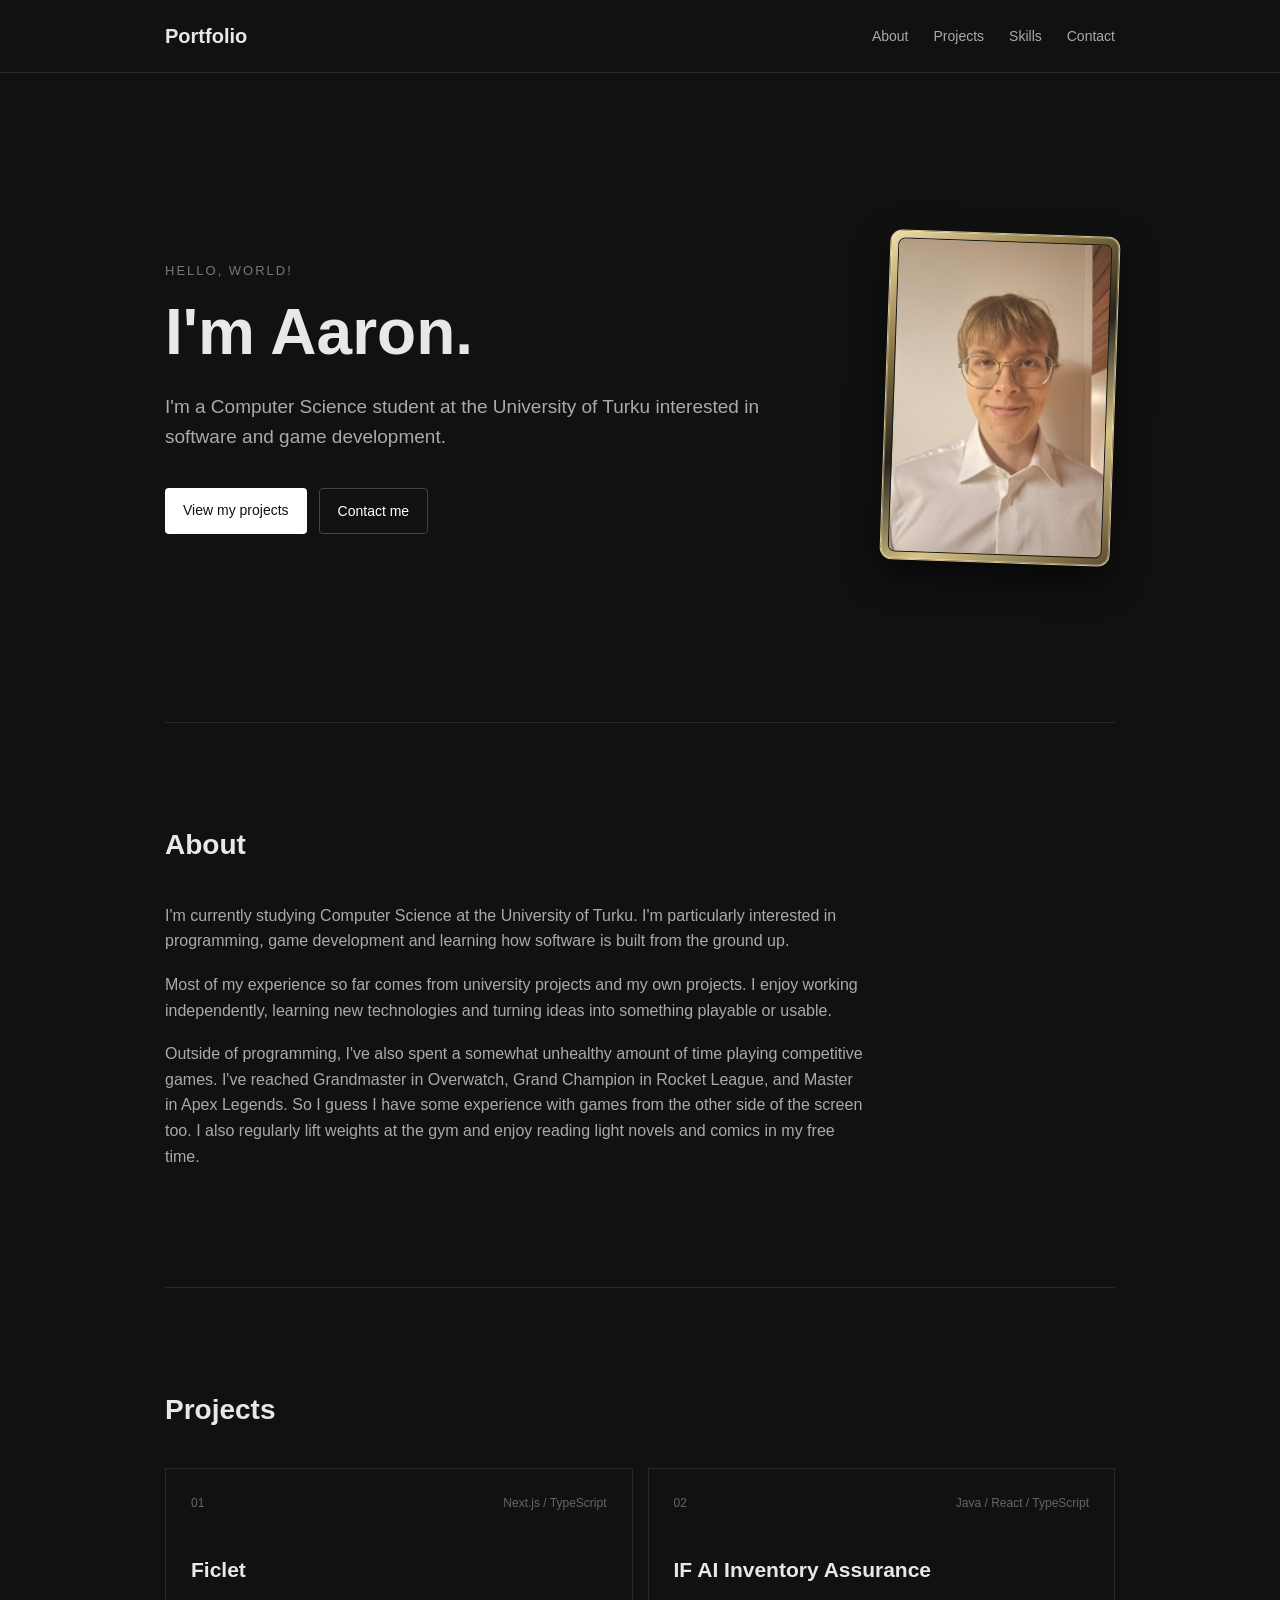
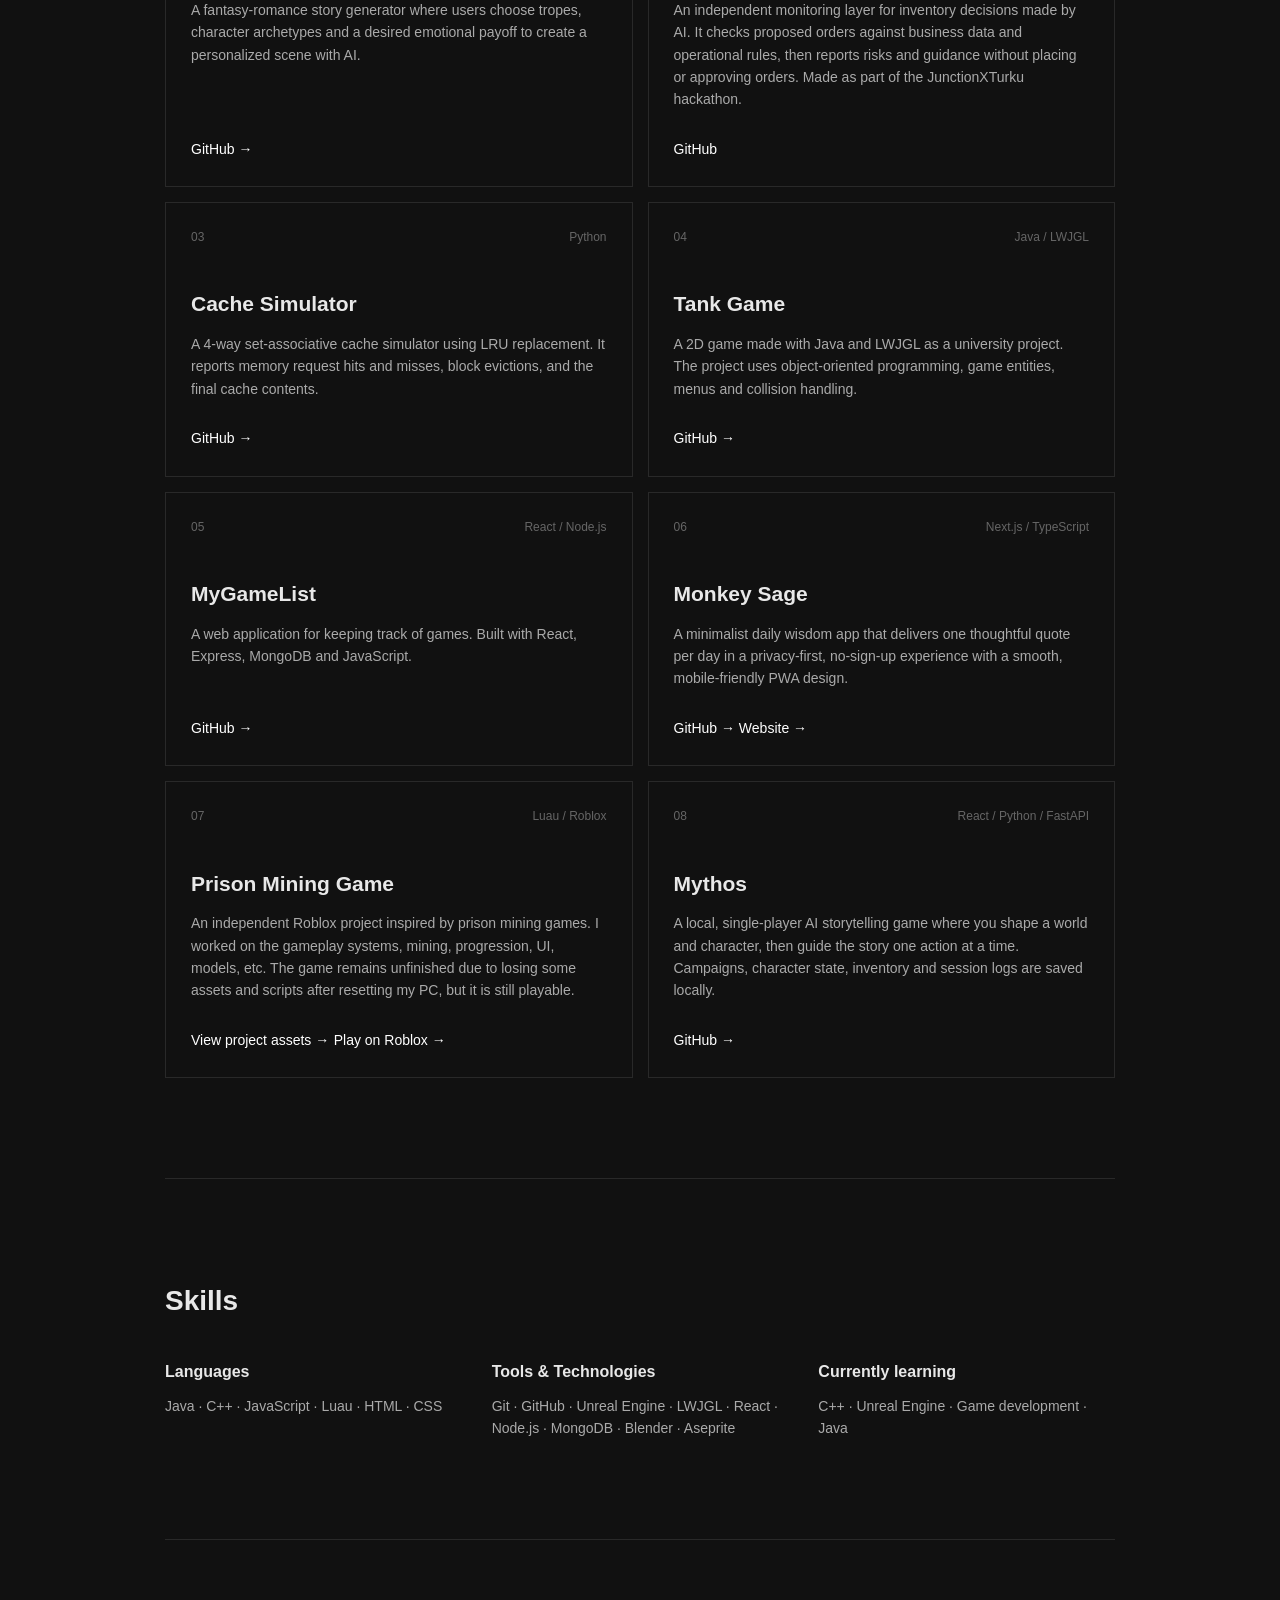
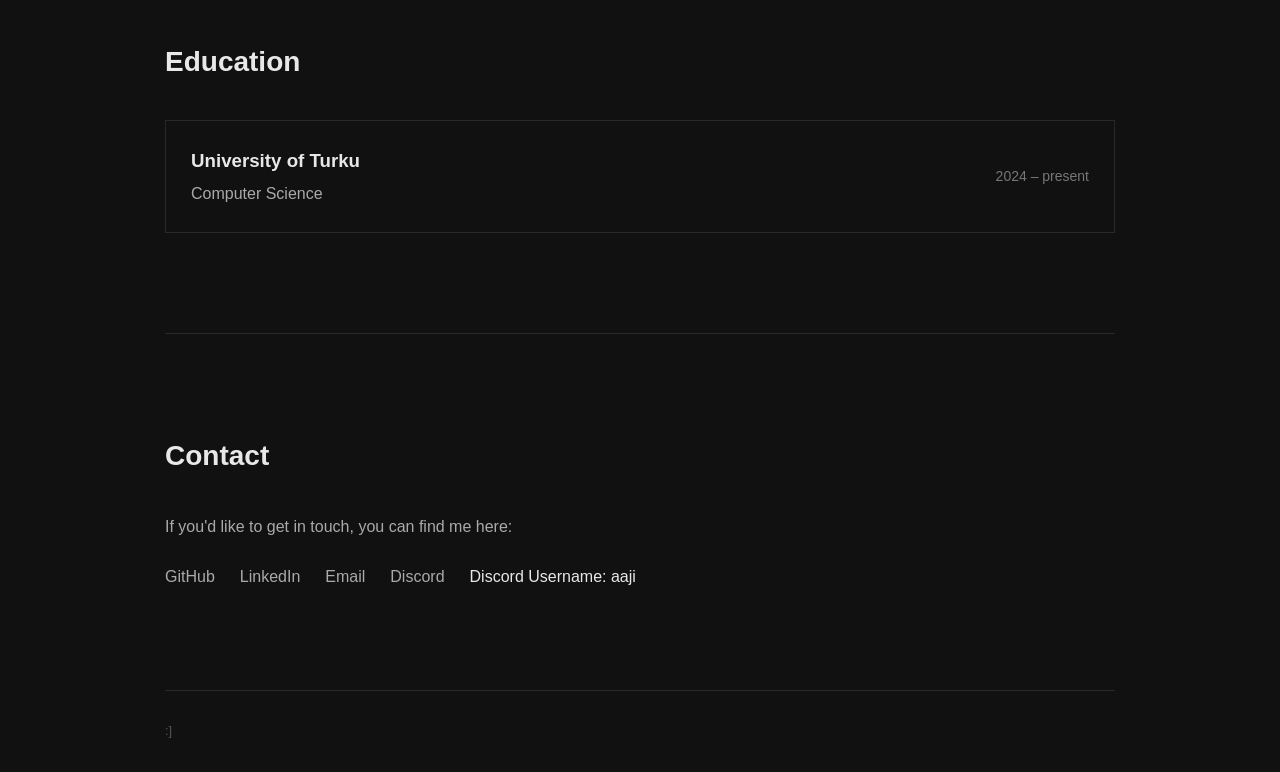
==== index.html @ d60599b7 "add mythos project" ====
<!DOCTYPE html>
<html lang="en">
<head>
    <meta charset="UTF-8">
    <meta name="viewport" content="width=device-width, initial-scale=1.0">

    <title>My Portfolio</title>

    <link rel="stylesheet" href="style.css">
</head>

<body>

    <header>
        <nav>
            <a href="#" class="logo">Portfolio</a>

            <div class="nav-links">
                <a href="#about">About</a>
                <a href="#projects">Projects</a>
                <a href="#skills">Skills</a>
                <a href="#contact">Contact</a>
            </div>
        </nav>
    </header>


    <main>

        <!-- INTRO -->

        <section class="hero">

            <div class="hero-content">

                <div>
                    <p class="small-title">HELLO, WORLD!</p>

                    <h1>I'm Aaron.</h1>

                    <p class="intro">
                        I'm a Computer Science student at the University of Turku
                        interested in software and game development.
                    </p>

                    <div class="buttons">
                        <a href="#projects" class="button">View my projects</a>
                        <a href="#contact" class="button secondary">Contact me</a>
                     </div>
                </div>

                <div class="profile-card">
                    <img src="images/Mugshot.jpg" alt="Mugshot" class="profile-picture">
                </div>

            </div>

        </section>


        <!-- ABOUT -->

        <section id="about">

            <h2>About</h2>

            <p>
                I'm currently studying Computer Science at the University of Turku.
                I'm particularly interested in programming, game development and
                learning how software is built from the ground up.
            </p>

            <p>
                Most of my experience so far comes from university projects
                and my own projects. I enjoy working independently, learning
                new technologies and turning ideas into something playable or usable.
            </p>

            <p>
                Outside of programming, I've also spent a somewhat unhealthy amount of time
                playing competitive games. I've reached Grandmaster in Overwatch,
                Grand Champion in Rocket League, and Master in Apex Legends.
                So I guess I have some experience with games
                from the other side of the screen too.
                I also regularly lift weights at the gym and enjoy reading light novels and comics in my free time.
            </p>

        </section>


        <!-- PROJECTS -->

        <section id="projects">

            <h2>Projects</h2>

            <div class="projects">

                <article class="project">

                    <div class="project-top">
                        <span>01</span>
                        <span>Next.js / TypeScript</span>
                    </div>

                    <h3>Ficlet</h3>

                    <p>
                        A fantasy-romance story generator where users choose tropes,
                        character archetypes and a desired emotional payoff to create
                        a personalized scene with AI.
                    </p>

                    <div class="project-links">
                        <a href="https://github.com/aaji123/ficlet" target="_blank" rel="noopener noreferrer">GitHub →</a>
                    </div>

                </article>


                <article class="project">

                    <div class="project-top">
                        <span>02</span>
                        <span>Java / React / TypeScript</span>
                    </div>

                    <h3>IF AI Inventory Assurance</h3>

                    <p>
                        An independent monitoring layer for inventory decisions made by
                        AI. It checks proposed orders against business data and
                        operational rules, then reports risks and guidance without
                        placing or approving orders. Made as part of the JunctionXTurku
                        hackathon.
                    </p>

                    <div class="project-links">
                        <a href="https://github.com/sucary/ifai" target="_blank" rel="noopener noreferrer">
                            GitHub
                        </a>
                    </div>

                </article>


                <article class="project">

                    <div class="project-top">
                        <span>03</span>
                        <span>Python</span>
                    </div>

                    <h3>Cache Simulator</h3>

                    <p>
                        A 4-way set-associative cache simulator using LRU replacement.
                        It reports memory request hits and misses, block evictions,
                        and the final cache contents.
                    </p>

                    <div class="project-links">
                        <a href="https://github.com/aaji123/cache_sim" target="_blank" rel="noopener noreferrer">
                            GitHub →
                        </a>
                    </div>

                </article>


                <article class="project">

                    <div class="project-top">
                        <span>04</span>
                        <span>Java / LWJGL</span>
                    </div>

                    <h3>Tank Game</h3>

                    <p>
                        A 2D game made with Java and LWJGL as a university
                        project. The project uses object-oriented programming,
                        game entities, menus and collision handling.
                    </p>

                    <div class="project-links">
                        <a href="https://github.com/aaji123/lwjgl-tank-game" target="_blank" rel="noopener noreferrer">
                            GitHub →
                        </a>
                    </div>

                </article>


                <article class="project">

                    <div class="project-top">
                        <span>05</span>
                        <span>React / Node.js</span>
                    </div>

                    <h3>MyGameList</h3>

                    <p>
                        A web application for keeping track of games.
                        Built with React, Express, MongoDB and JavaScript.
                    </p>

                    <div class="project-links">
                        <a href="https://github.com/aaji123/MyGameList" target="_blank" rel="noopener noreferrer">
                            GitHub →
                        </a>
                    </div>

                </article>


                <article class="project">

                    <div class="project-top">
                        <span>06</span>
                        <span>Next.js / TypeScript</span>
                    </div>

                    <h3>Monkey Sage</h3>

                    <p>
                        A minimalist daily wisdom app that delivers one thoughtful quote
                        per day in a privacy-first, no-sign-up experience with a smooth,
                        mobile-friendly PWA design.
                    </p>

                    <div class="project-links">
                        <a href="https://github.com/aaji123/monkeysage" target="_blank" rel="noopener noreferrer">
                            GitHub →
                        </a>

                        <a href="https://monkeysage.vercel.app/" target="_blank" rel="noopener noreferrer">
                            Website →
                        </a>
                    </div>

                </article>


                <article class="project">

                    <div class="project-top">
                        <span>07</span>
                        <span>Luau / Roblox</span>
                    </div>

                    <h3>Prison Mining Game</h3>

                    <p>
                        An independent Roblox project inspired by prison mining games.
                        I worked on the gameplay systems, mining, progression, UI, models, etc.
                        The game remains unfinished due to losing some assets and scripts after
                        resetting my PC, but it is still playable.
                    </p>

                    <div class="project-links">
                        <a href="roblox.html">View project assets →</a>

                        <a
                            href="https://ro.blox.com/Ebh5?af_dp=roblox%3A%2F%2Fnavigation%2Fgame_details%3FgameId%3D10768466064&af_web_dp=https%3A%2F%2Fwww.roblox.com%2Fgames%2F115770962165833"
                            target="_blank"
                            rel="noopener noreferrer"
                        >
                            Play on Roblox →
                        </a>
                    </div>

                </article>


                <article class="project">

                    <div class="project-top">
                        <span>08</span>
                        <span>React / Python / FastAPI</span>
                    </div>

                    <h3>Mythos</h3>

                    <p>
                        A local, single-player AI storytelling game where you shape a world
                        and character, then guide the story one action at a time. Campaigns,
                        character state, inventory and session logs are saved locally.
                    </p>

                    <div class="project-links">
                        <a href="https://github.com/aaji123/text-rpg-ai" target="_blank" rel="noopener noreferrer">
                            GitHub →
                        </a>
                    </div>

                </article>

            </div>

        </section>


        <!-- SKILLS -->

        <section id="skills">

            <h2>Skills</h2>

            <div class="skills-list">

                <div>
                    <h3>Languages</h3>
                    <p>Java · C++ · JavaScript · Luau · HTML · CSS</p>
                </div>

                <div>
                    <h3>Tools & Technologies</h3>
                    <p>
                        Git · GitHub · Unreal Engine · LWJGL · React ·
                        Node.js · MongoDB · Blender · Aseprite
                    </p>
                </div>

                <div>
                    <h3>Currently learning</h3>
                    <p>
                        C++ · Unreal Engine · Game development · Java
                    </p>
                </div>

            </div>

        </section>


        <!-- EDUCATION -->

        <section id="education">

            <h2>Education</h2>

            <div class="education-item">

                <div>
                    <h3>University of Turku</h3>
                    <p>Computer Science</p>
                </div>

                <span>2024 – present</span>

            </div>

        </section>


        <!-- CONTACT -->

        <section id="contact">

            <h2>Contact</h2>

            <p>
                If you'd like to get in touch, you can find me here:
            </p>

            <div class="contact-links">

                <a href="https://github.com/aaji123" target="_blank" rel="noopener noreferrer">
                    GitHub
                </a>

                <a href="https://www.linkedin.com/in/aaron-pasanen-0b726a206/" target="_blank" rel="noopener noreferrer">
                    LinkedIn
                </a>

                <a href="mailto:aaron.pasanen@outlook.com">
                    Email
                </a>

                <a href="https://discord.com/users/181715687792705537" target="_blank" rel="noopener noreferrer">
                    Discord
                </a>
                <span> Discord Username: aaji</span>

            </div>

        </section>

    </main>


    <footer>

        <p>:]</p>

    </footer>


    <script src="script.js"></script>

</body>
</html>
---- style.css ----
* {
    box-sizing: border-box;
    margin: 0;
    padding: 0;
}

html {
    scroll-behavior: smooth;
}

body {
    background: #111;
    color: #e8e8e8;
    font-family: Arial, sans-serif;
    line-height: 1.6;
}

a {
    color: inherit;
    text-decoration: none;
}


/* NAVIGATION */

header {
    border-bottom: 1px solid #292929;
}

nav {
    max-width: 1000px;
    margin: auto;
    padding: 20px 25px;

    display: flex;
    justify-content: space-between;
    align-items: center;
}

.logo {
    font-size: 20px;
    font-weight: bold;
}

.nav-links {
    display: flex;
    gap: 25px;
}

.nav-links a {
    color: #aaa;
    font-size: 14px;
}

.nav-links a:hover {
    color: white;
}


/* GENERAL */

main {
    max-width: 1000px;
    margin: auto;
    padding: 0 25px;
}

section {
    padding: 100px 0;
    border-bottom: 1px solid #292929;
}

h2 {
    font-size: 28px;
    margin-bottom: 35px;
}

p {
    color: #aaa;
}


/* HERO */

.hero {
    min-height: 650px;

    display: flex;
    flex-direction: column;
    justify-content: center;

    border-bottom: 1px solid #292929;
}

.hero-content {
    display: flex;
    align-items: center;
    justify-content: space-between;
    gap: 60px;
}

.profile-card {
    position: relative;
    flex: 0 0 230px;
    height: 330px;
    padding: 7px;
    overflow: hidden;
    border: 1px solid #d8c58a;
    border-radius: 12px;
    background: linear-gradient(145deg, #f2dfaa, #917c49 24%, #26231b 48%, #d8c58a 72%, #5b4c2f);
    box-shadow: 0 14px 35px #0009, inset 0 0 0 1px #fff5;
    transform: rotate(2deg);
    transition: transform 250ms ease, box-shadow 250ms ease;
}

.profile-card::after {
    position: absolute;
    inset: -45% -60%;
    content: "";
    pointer-events: none;
    opacity: 0;
    background: linear-gradient(110deg, transparent 38%, #ffffff08 43%, #fff9 49%, #b9e9ff66 51%, #f5c9ff55 53%, #fff8 55%, transparent 62%);
    transform: translateX(-65%) rotate(12deg);
}

.profile-card:hover {
    transform: rotate(0) translateY(-5px);
    box-shadow: 0 22px 45px #000b, 0 0 22px #d8c58a55, inset 0 0 0 1px #fff8;
}

.profile-card:hover::after {
    opacity: 1;
    transform: translateX(65%) rotate(12deg);
    transition: transform 750ms ease, opacity 150ms ease;
}

.profile-picture {
    display: block;
    width: 100%;
    height: 100%;
    object-fit: cover;
    object-position: center 38%;
    border: 1px solid #171717;
    border-radius: 7px;
}

@media (prefers-reduced-motion: reduce) {
    .profile-card,
    .profile-card::after,
    .profile-card:hover::after {
        transition: none;
    }
}

.small-title {
    color: #777;
    font-size: 13px;
    letter-spacing: 2px;
    margin-bottom: 15px;
}

.hero h1 {
    font-size: 64px;
    line-height: 1.1;
    margin-bottom: 25px;
}

.intro {
    max-width: 600px;
    font-size: 19px;
}

.buttons {
    display: flex;
    gap: 12px;
    margin-top: 35px;
}

.button {
    background: white;
    color: #111;

    padding: 11px 18px;
    border-radius: 4px;

    font-size: 14px;
}

.button.secondary {
    background: transparent;
    color: white;
    border: 1px solid #444;
}

.button:hover {
    opacity: 0.8;
}


/* ABOUT */

#about p {
    max-width: 700px;
    margin-bottom: 18px;
}


/* PROJECTS */

.projects {
    display: grid;
    grid-template-columns: 1fr 1fr;
    gap: 15px;
}

.project {
    border: 1px solid #292929;
    padding: 25px;
    min-height: 260px;

    display: flex;
    flex-direction: column;
}

.project:hover {
    border-color: #555;
}

.project-top {
    display: flex;
    justify-content: space-between;

    color: #666;
    font-size: 12px;
    margin-bottom: 40px;
}

.project h3 {
    font-size: 21px;
    margin-bottom: 12px;
}

.project p {
    font-size: 14px;
}

.project-links {
    margin-top: auto;
    padding-top: 25px;
}

.project-links a {
    font-size: 14px;
    color: white;
}

.project-links a:hover {
    text-decoration: underline;
}


/* SKILLS */

.skills-list {
    display: grid;
    grid-template-columns: repeat(3, 1fr);
    gap: 30px;
}

.skills-list h3 {
    font-size: 16px;
    margin-bottom: 10px;
}

.skills-list p {
    font-size: 14px;
}


/* EDUCATION */

.education-item {
    display: flex;
    justify-content: space-between;
    align-items: center;

    border: 1px solid #292929;
    padding: 25px;
}

.education-item h3 {
    margin-bottom: 5px;
}

.education-item span {
    color: #777;
    font-size: 14px;
}


/* CONTACT */

.contact-links {
    display: flex;
    gap: 25px;
    margin-top: 25px;
}

.contact-links a {
    color: #aaa;
}

.contact-links a:hover {
    color: white;
}


/* FOOTER */

footer {
    max-width: 1000px;
    margin: auto;
    padding: 30px 25px;
}

footer p {
    font-size: 13px;
    color: #555;
}


/* ROBLOX PROJECT PAGE */

.project-page {
    max-width: 900px;
    margin: 0 auto;
    padding: 80px 0 40px;
}

.project-page h1 {
    margin-bottom: 20px;
}

.project-page p {
    max-width: 700px;
    line-height: 1.7;
    margin-bottom: 20px;
}

#pets {
    max-width: 1000px;
    margin: 0 auto;
    padding: 40px 0 80px;
}

#pets > p {
    margin-bottom: 30px;
}

.pet-gallery {
    display: grid;
    grid-template-columns: repeat(2, 1fr);
    gap: 25px;
}

.pet-card {
    padding: 20px;
    border: 1px solid #333;
    border-radius: 8px;
}

.pet-card h3 {
    margin-top: 0;
    margin-bottom: 15px;
}

.pet-images {
    display: grid;
    grid-template-columns: 1fr 1fr;
    gap: 10px;
}

.pet-images img {
    width: 100%;
    aspect-ratio: 1 / 1;
    object-fit: contain;
    display: block;
    border-radius: 5px;
    background: #181818;
}

.back-link {
    text-align: center;
    padding-bottom: 60px;
}


/* MOBILE */

@media (max-width: 700px) {

    .nav-links {
        display: none;
    }

    .hero {
        min-height: 550px;
    }

    .hero-content {
        flex-direction: column;
        align-items: flex-start;
    }

    .profile-card {
        align-self: center;
        flex-basis: 330px;
        width: 230px;
    }

    .hero h1 {
        font-size: 45px;
    }

    .projects {
        grid-template-columns: 1fr;
    }

    .skills-list {
        grid-template-columns: 1fr;
    }

    .education-item {
        flex-direction: column;
        align-items: flex-start;
        gap: 10px;
    }

    .pet-gallery {
        grid-template-columns: 1fr;
    }

    .pet-images {
        gap: 8px;
    }

}
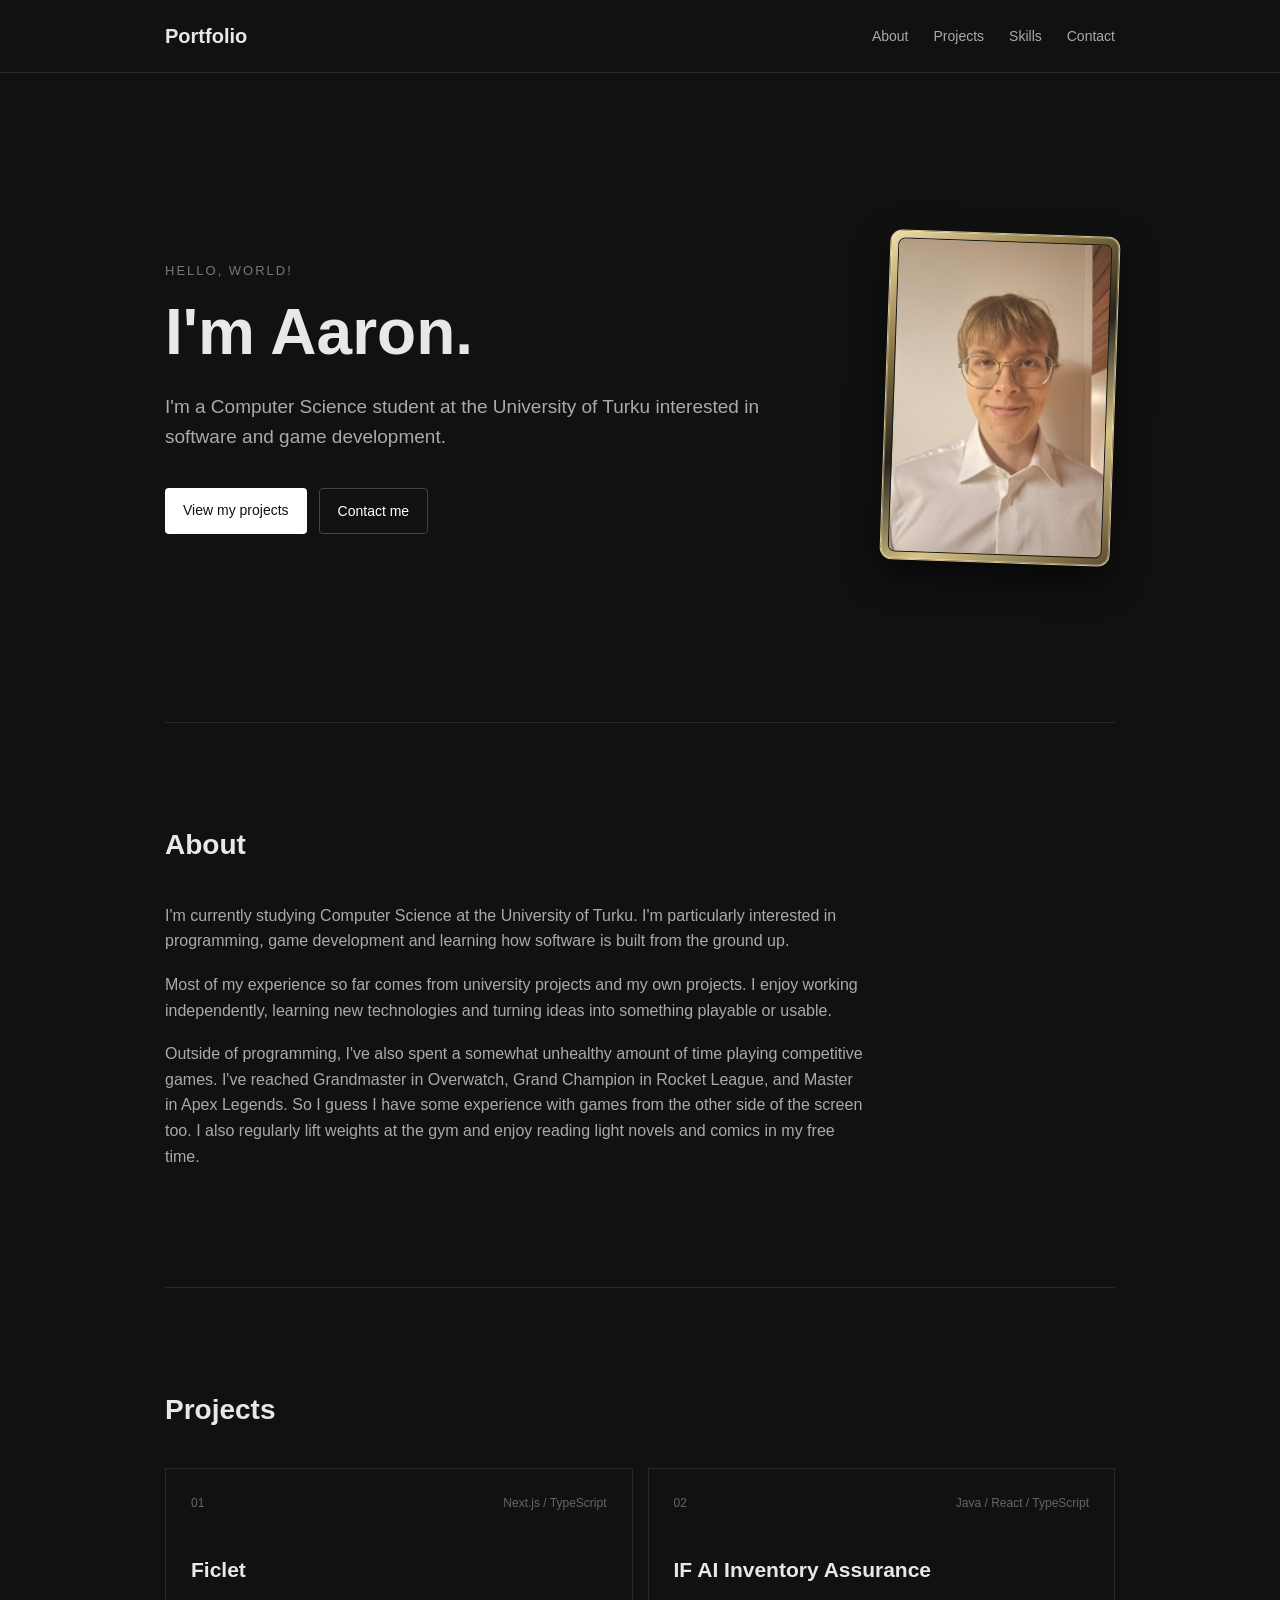
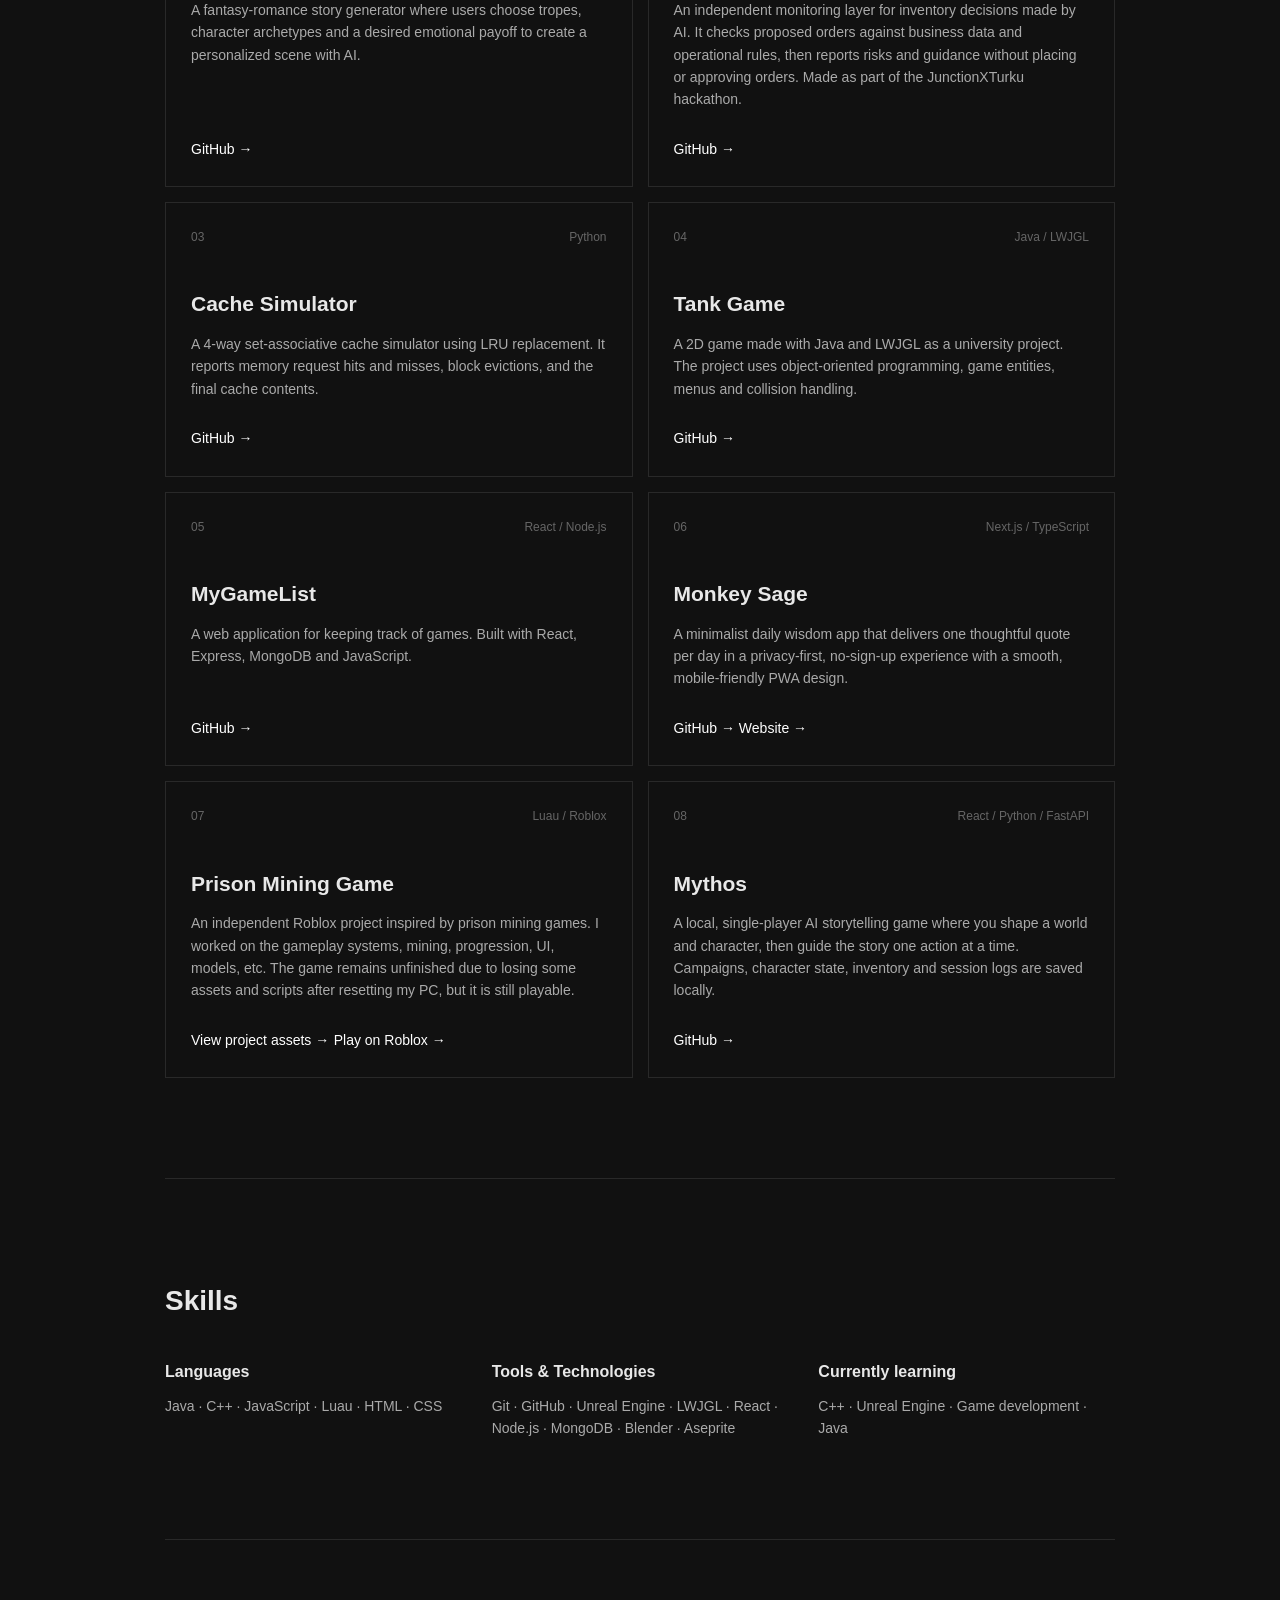
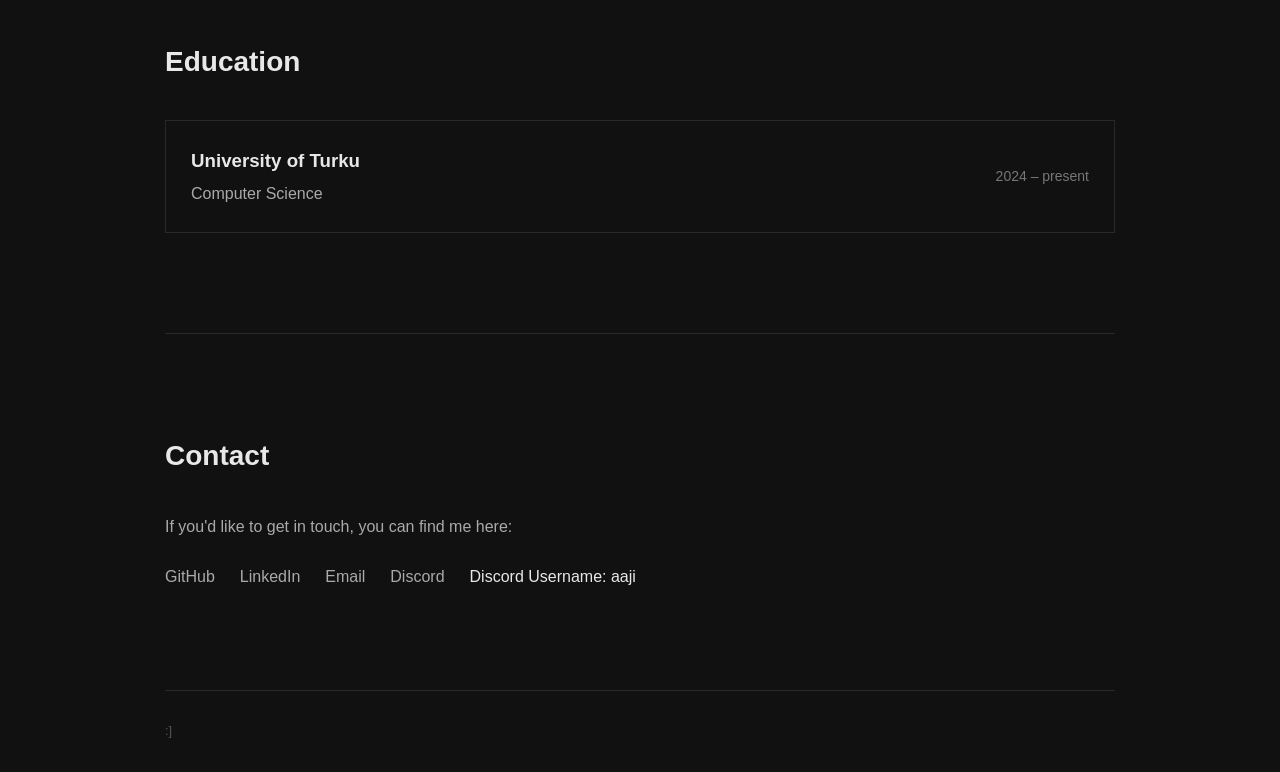
==== commit d543cc9e: "fix" ====
--- a/index.html
+++ b/index.html
@@ -137,7 +137,7 @@
 
                     <div class="project-links">
                         <a href="https://github.com/sucary/ifai" target="_blank" rel="noopener noreferrer">
-                            GitHub
+                            GitHub →
                         </a>
                     </div>
 
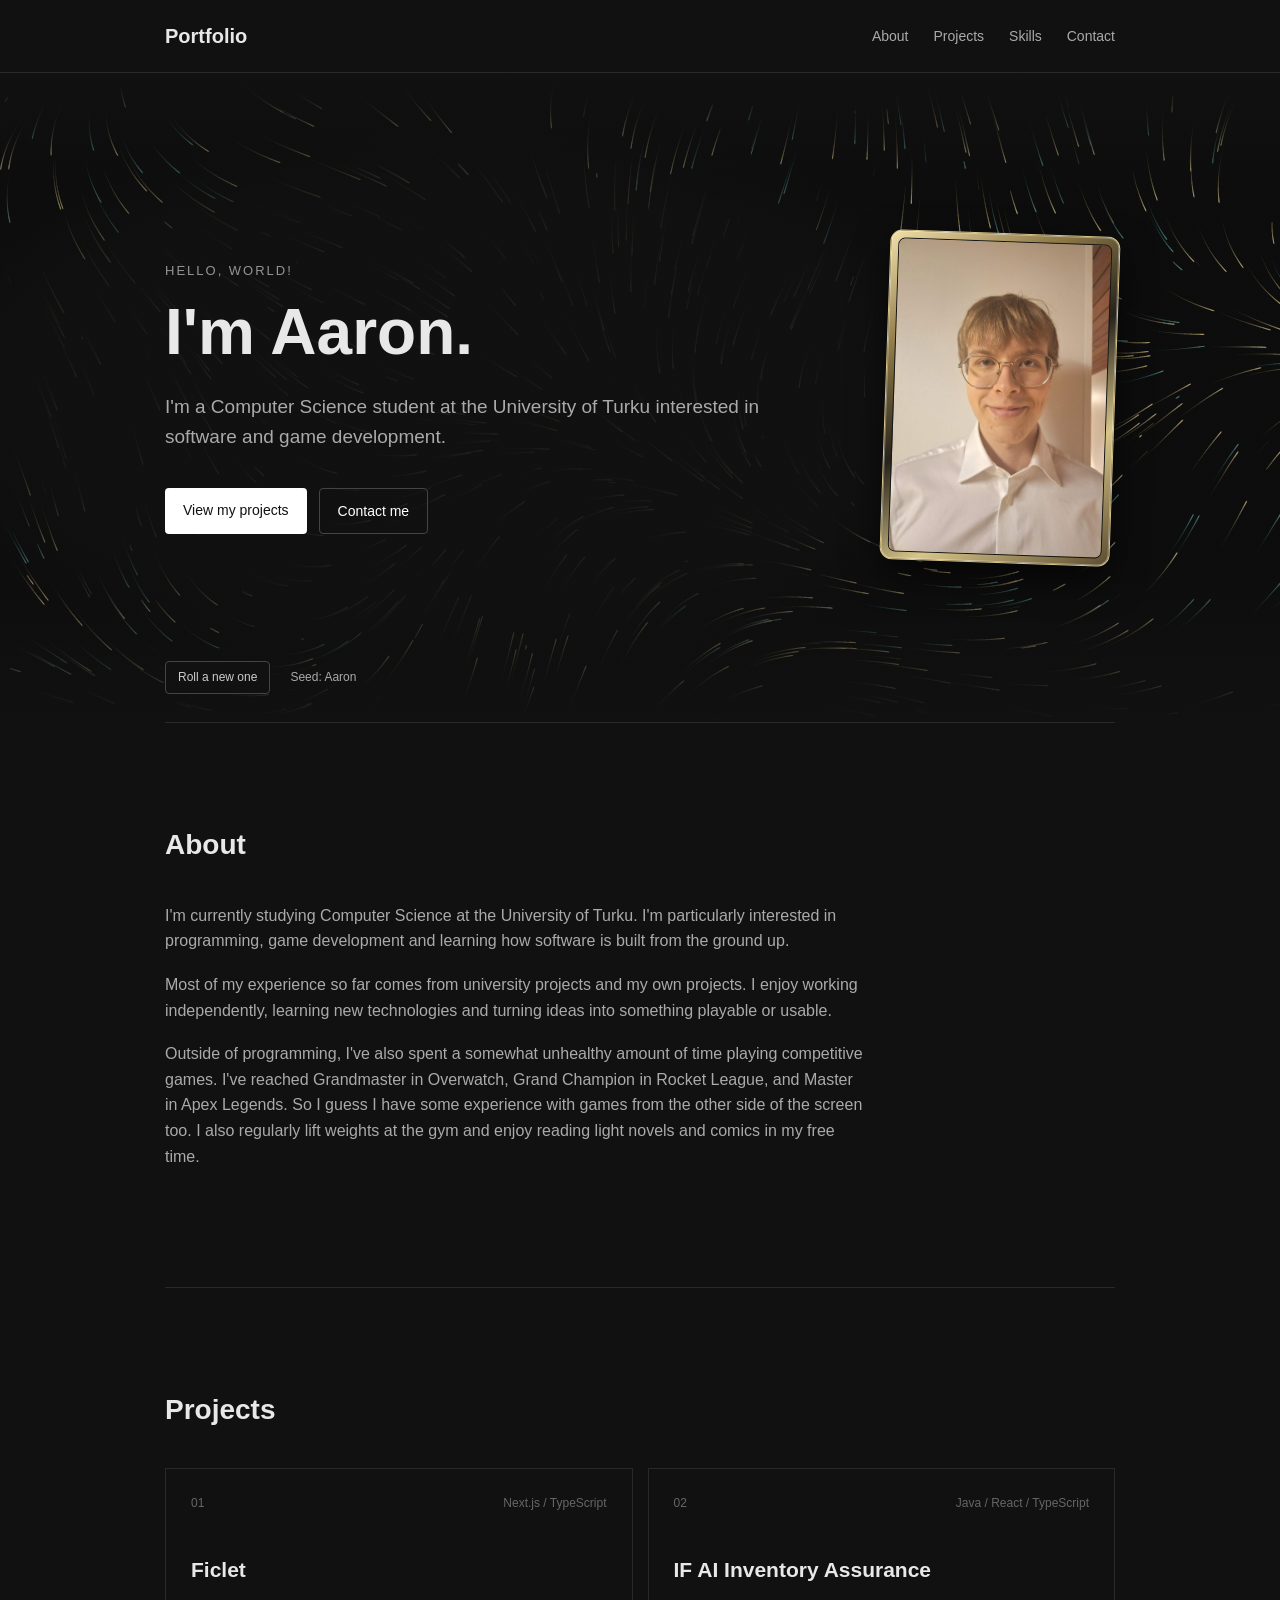
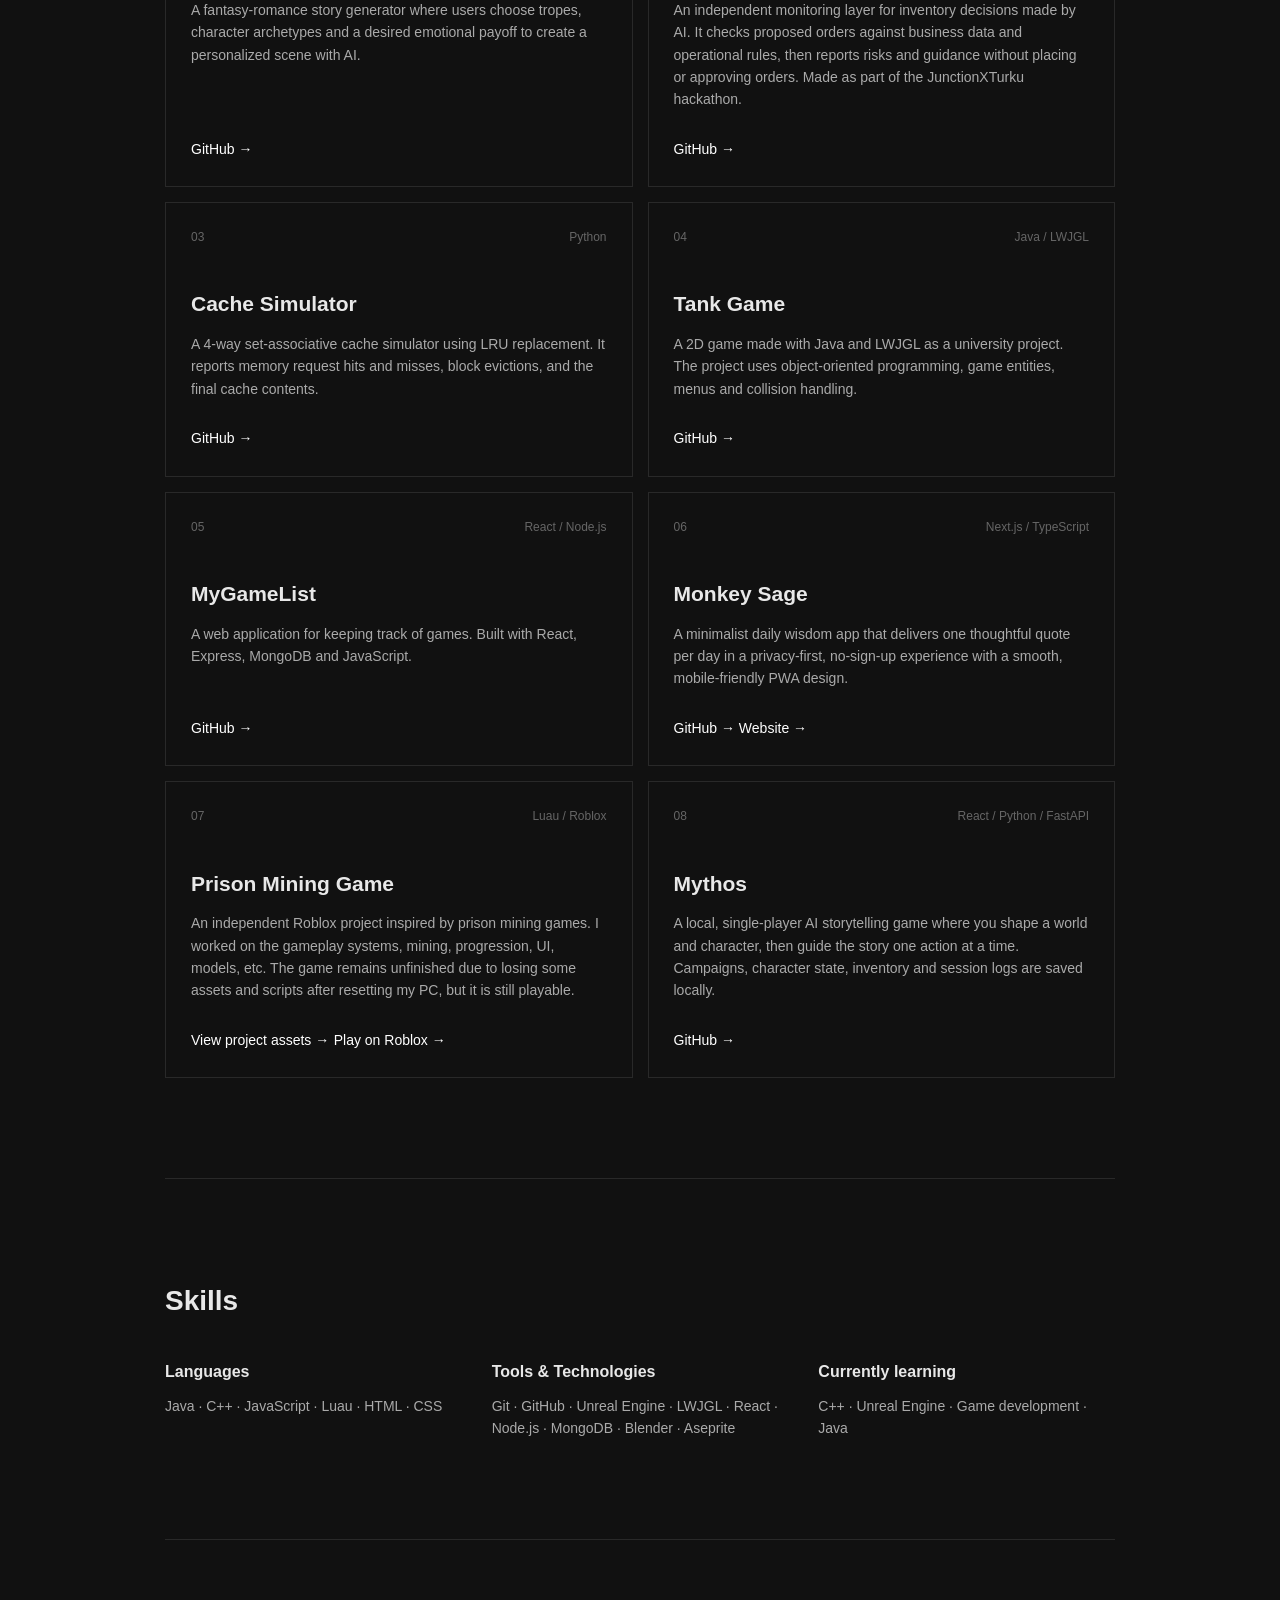
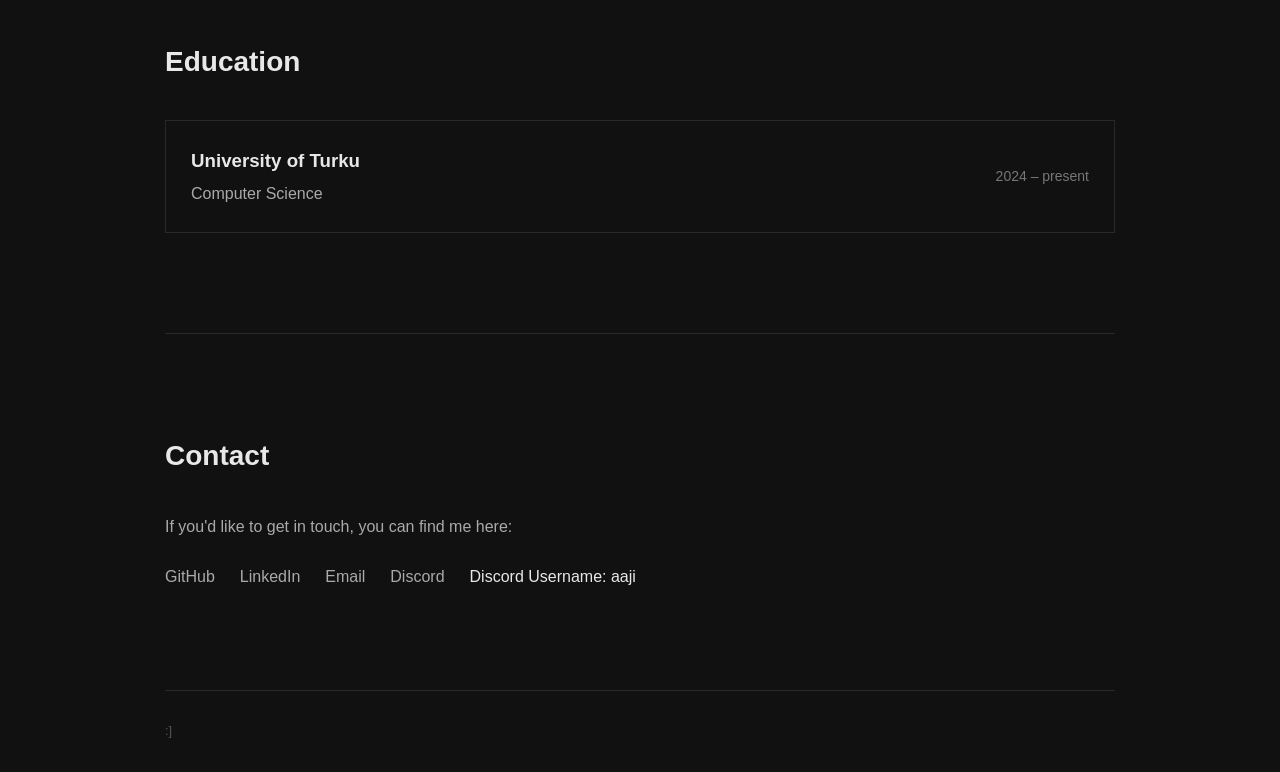
==== commit 187119c8: "add generative identity behind hero Co-Authored-By: Claude Opus 5.5 <noreply@anthropic.com>" ====
--- a/index.html
+++ b/index.html
@@ -6,6 +6,16 @@
 
     <title>My Portfolio</title>
 
+    <!-- Link previews: images/og.jpg is identity.js's OG output for the default seed -->
+    <meta property="og:title" content="My Portfolio">
+    <meta property="og:type" content="website">
+    <meta property="og:url" content="https://aaji123.github.io/portfolio/">
+    <meta property="og:image" content="https://aaji123.github.io/portfolio/images/og.jpg">
+    <meta property="og:image:type" content="image/jpeg">
+    <meta property="og:image:width" content="1200">
+    <meta property="og:image:height" content="630">
+    <meta name="twitter:card" content="summary_large_image">
+
     <link rel="stylesheet" href="style.css">
 </head>
 
@@ -29,6 +39,11 @@
 
         <!-- INTRO -->
 
+        <div class="identity" aria-hidden="true">
+            <canvas class="identity-canvas" aria-hidden="true"></canvas>
+            <div class="identity-scrim"></div>
+        </div>
+
         <section class="hero">
 
             <div class="hero-content">
@@ -53,6 +68,11 @@
                     <img src="images/Mugshot.jpg" alt="Mugshot" class="profile-picture">
                 </div>
 
+            </div>
+
+            <div class="identity-controls" hidden>
+                <button type="button" class="identity-roll">Roll a new one</button>
+                <span class="identity-seed" aria-live="polite"></span>
             </div>
 
         </section>
@@ -399,6 +419,7 @@
 
 
     <script src="script.js"></script>
+    <script src="identity.js"></script>
 
 </body>
 </html>
--- a/style.css
+++ b/style.css
@@ -444,4 +444,120 @@
         gap: 8px;
     }
 
-}+}
+
+
+/* GENERATIVE IDENTITY (hero background, see identity.js) */
+
+/* Takes no space: static vertical position is the top of the hero, and
+   left/right resolve against the page, so it is full-width without 100vw. */
+.identity {
+    --identity-bg: 17, 17, 17;
+
+    position: absolute;
+    z-index: -1;
+    left: 0;
+    right: 0;
+    height: var(--identity-height, 650px);
+    overflow: hidden;
+    pointer-events: none;
+}
+
+.identity-canvas {
+    position: absolute;
+    inset: 0;
+    display: block;
+    width: 100%;
+    height: 100%;
+}
+
+/* Radial part: 0.88 behind the hero text. Even a full-strength accent pixel
+   under it leaves all hero text at WCAG AA. The rest only darkens further. */
+.identity-scrim {
+    position: absolute;
+    inset: 0;
+    background:
+        radial-gradient(
+            var(--identity-rx, 100%) var(--identity-ry, 100%)
+            at var(--identity-x, 50%) var(--identity-y, 50%),
+            rgba(var(--identity-bg), 0.88) 72%,
+            rgba(var(--identity-bg), 0) 100%
+        ),
+        linear-gradient(
+            rgb(var(--identity-bg)),
+            rgba(var(--identity-bg), 0.12) 18%,
+            rgba(var(--identity-bg), 0.12) 75%,
+            rgb(var(--identity-bg))
+        );
+}
+
+.hero {
+    position: relative;
+}
+
+/* #777 on #111 is 4.2:1, below AA before any artwork. */
+.hero .small-title {
+    color: #949494;
+}
+
+/* Sits inside the hero's existing bottom padding. */
+.identity-controls {
+    position: absolute;
+    left: 0;
+    right: 0;
+    bottom: 28px;
+
+    display: flex;
+    align-items: center;
+    gap: 12px;
+}
+
+.identity-controls[hidden] {
+    display: none;
+}
+
+.identity-roll {
+    flex: none;
+    background: #111;
+    color: #ccc;
+
+    padding: 6px 12px;
+    border: 1px solid #444;
+    border-radius: 4px;
+
+    font: inherit;
+    font-size: 12px;
+    cursor: pointer;
+}
+
+.identity-roll:hover {
+    color: white;
+    border-color: #777;
+}
+
+.identity-roll:focus-visible {
+    outline: 2px solid white;
+    outline-offset: 2px;
+}
+
+.identity-seed {
+    min-width: 0;
+    overflow: hidden;
+    white-space: nowrap;
+    text-overflow: ellipsis;
+
+    padding: 2px 8px;
+    border-radius: 4px;
+    background: rgba(17, 17, 17, 0.88);
+
+    color: #aaa;
+    font-size: 12px;
+}
+
+/* Text colours are no longer ours here, so the scrim guarantee wouldn't hold. */
+@media (forced-colors: active), print {
+    .identity,
+    .identity-controls {
+        display: none;
+    }
+}
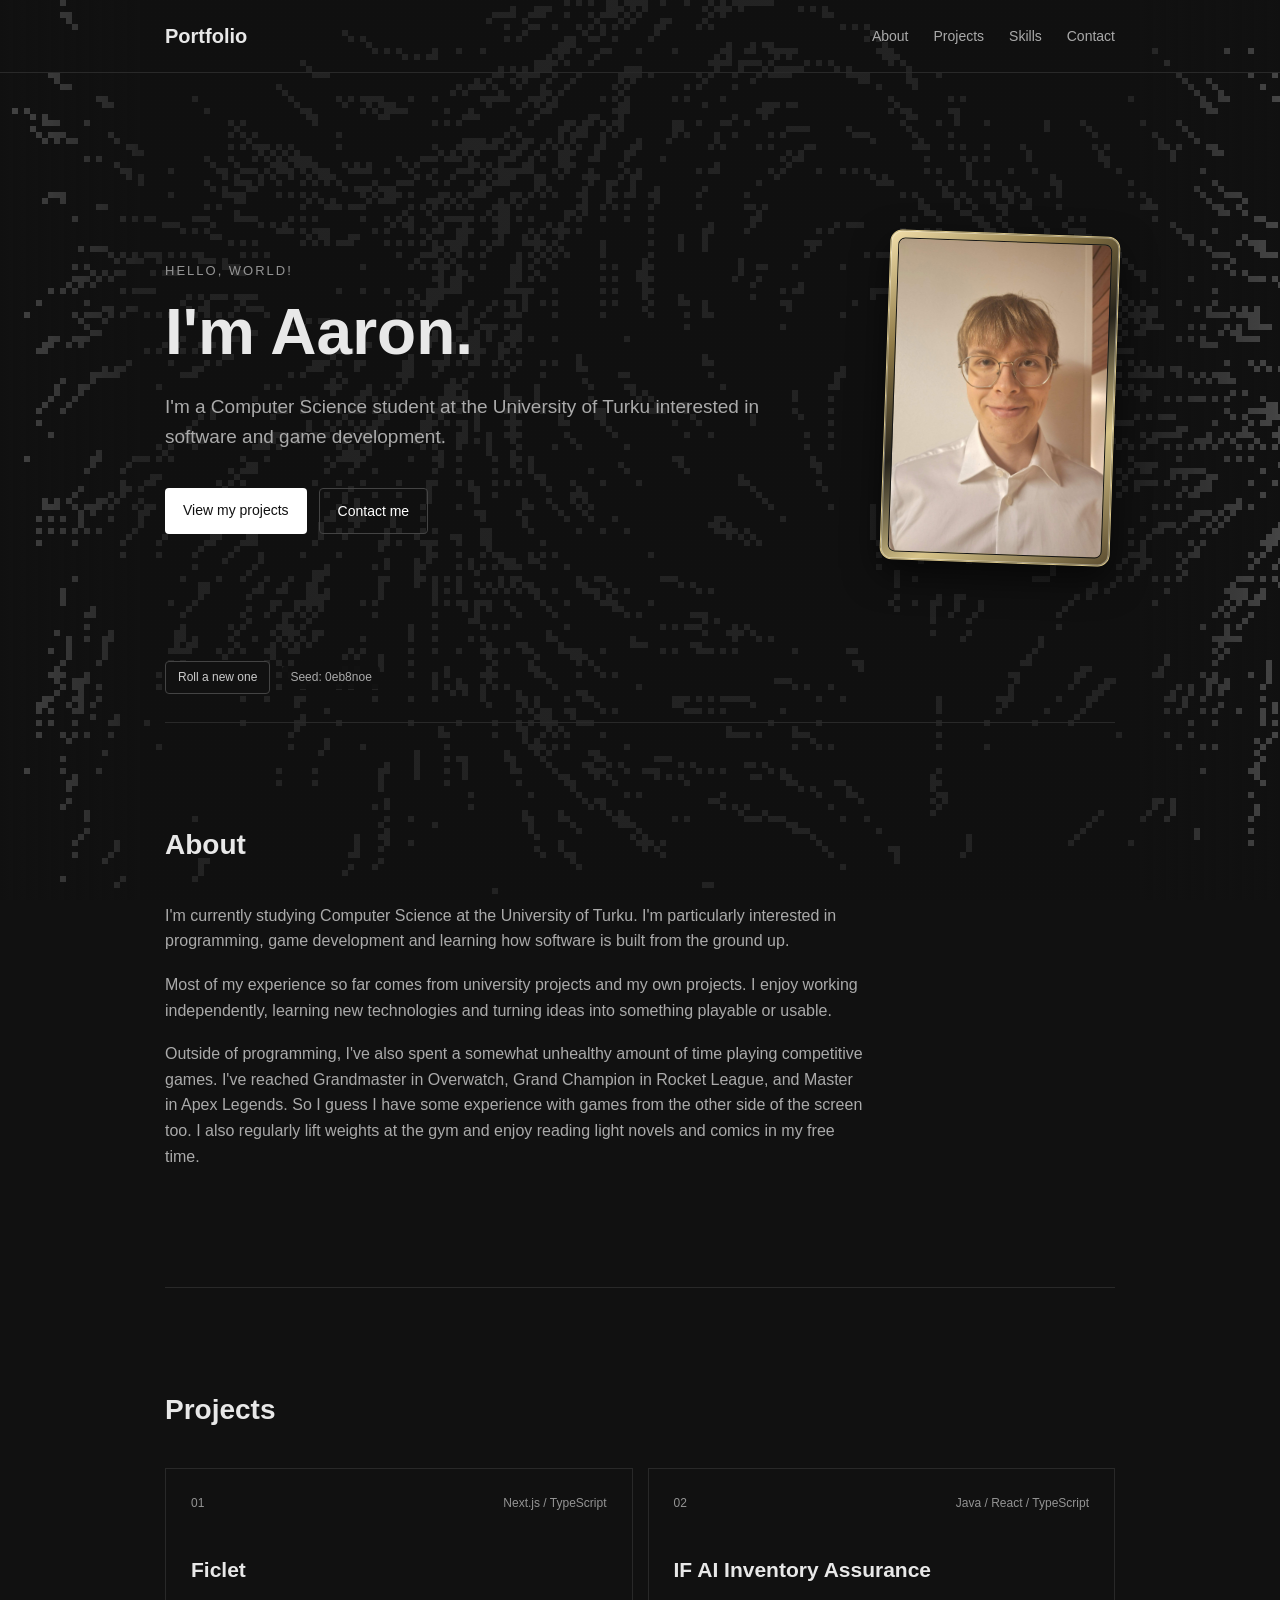
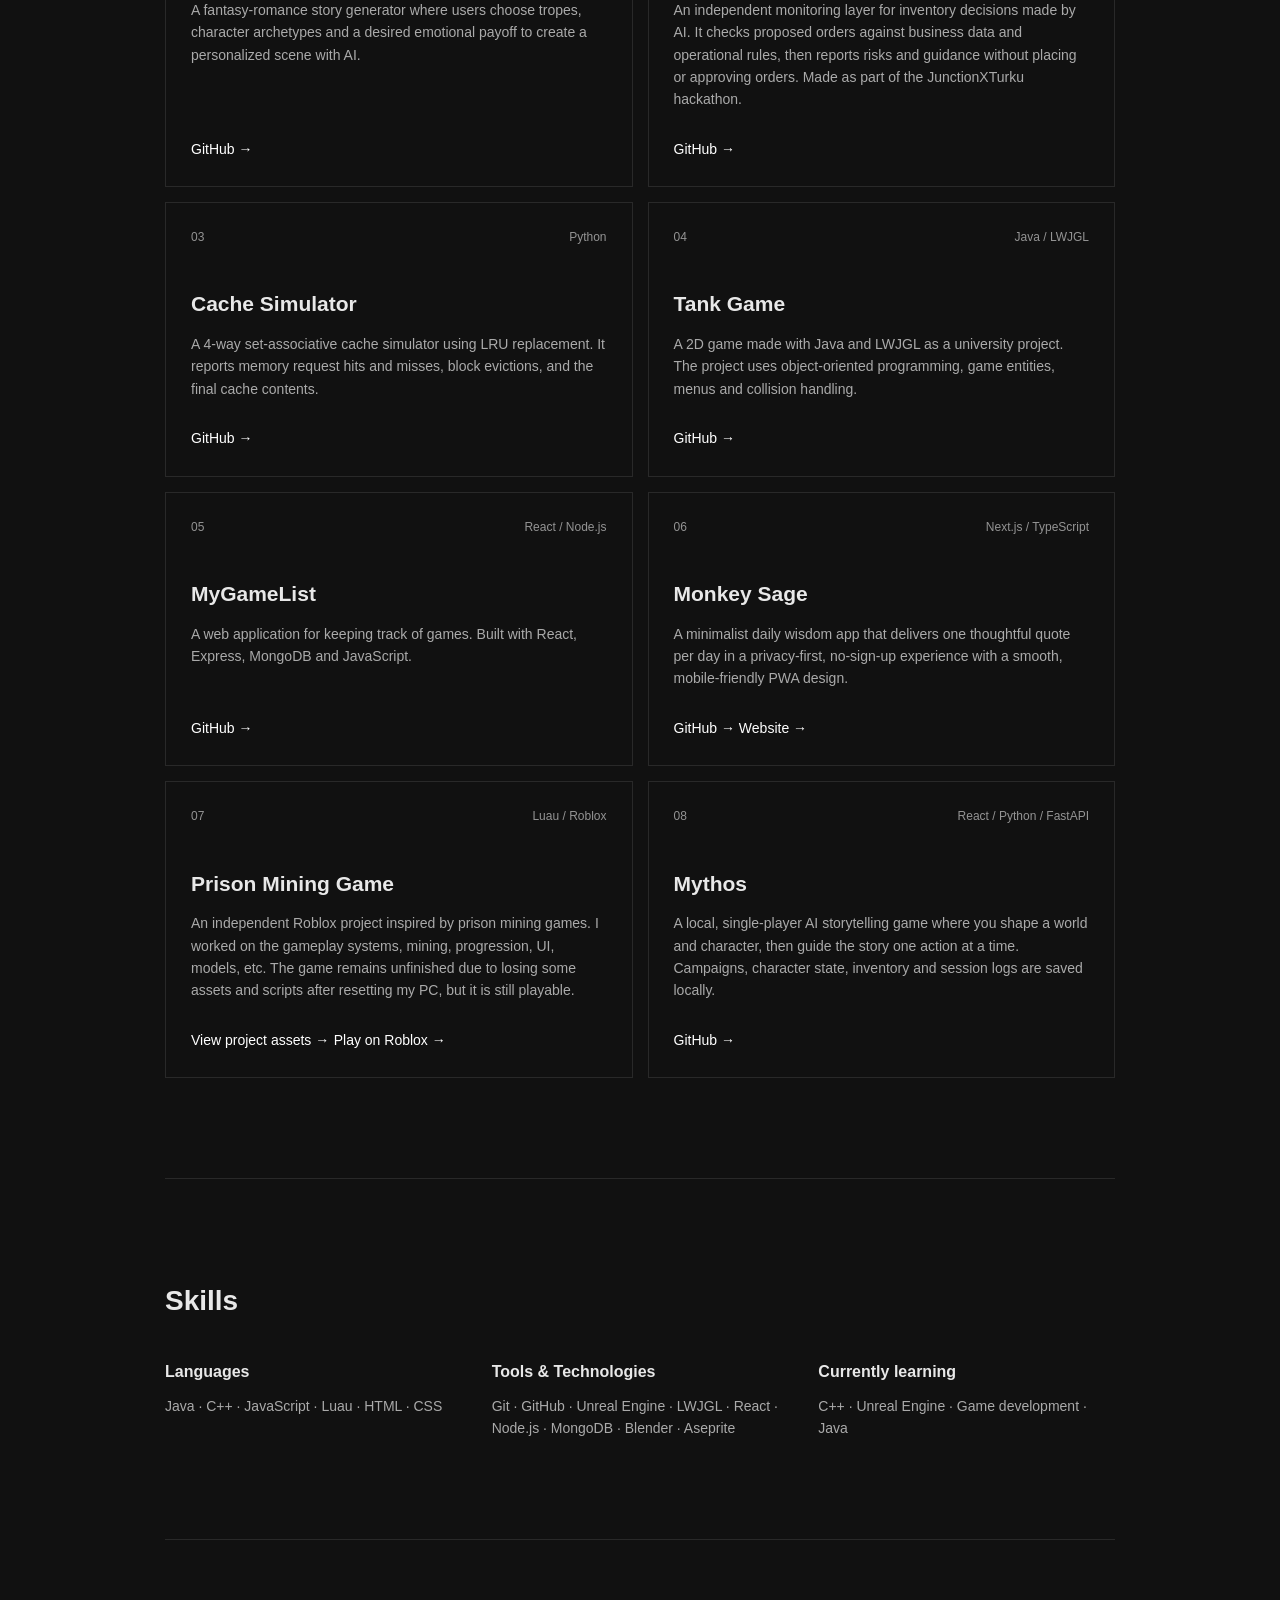
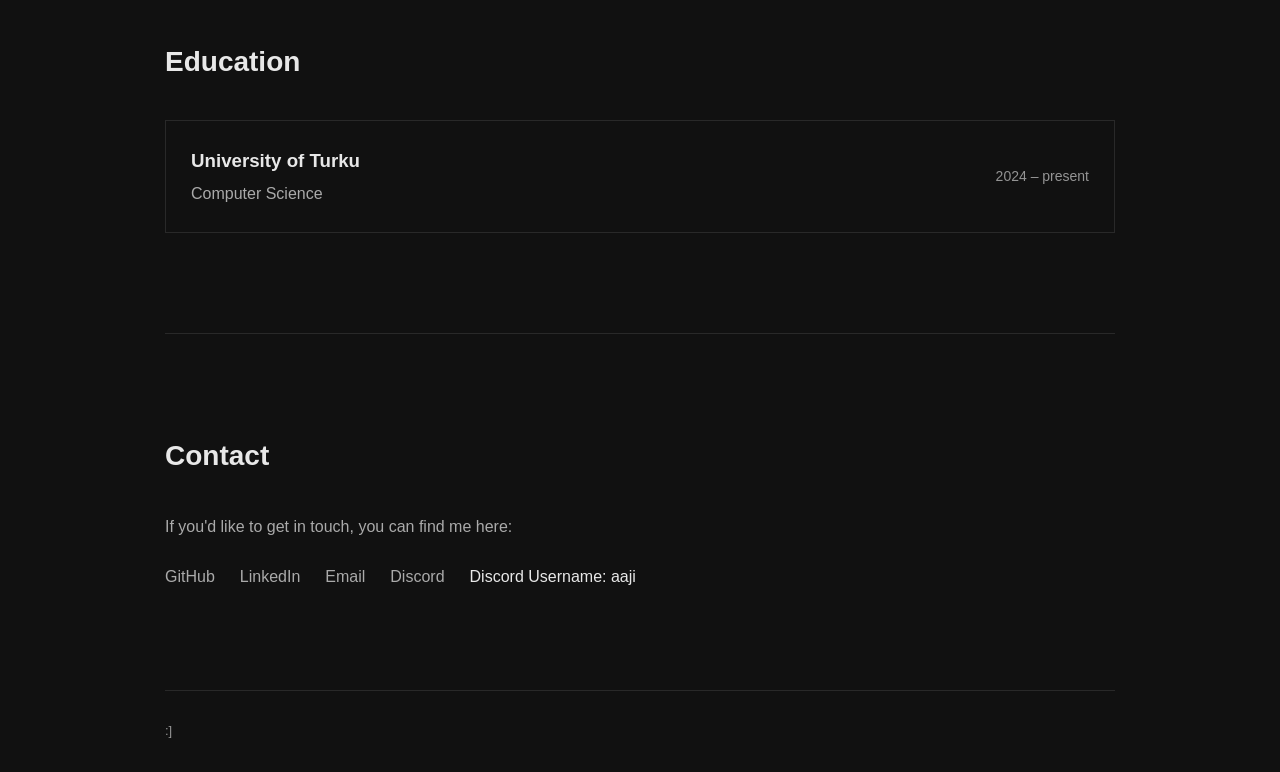
==== commit fe66b880: "make generative identity a full-page 1-bit pixel field Co-Authored-By: Claude Opus 5.5 <noreply@anth" ====
--- a/index.html
+++ b/index.html
@@ -6,12 +6,12 @@
 
     <title>My Portfolio</title>
 
-    <!-- Link previews: images/og.jpg is identity.js's OG output for the default seed -->
+    <!-- Link previews: images/og.png is identity.js's OG output for the seed "Aaron" -->
     <meta property="og:title" content="My Portfolio">
     <meta property="og:type" content="website">
     <meta property="og:url" content="https://aaji123.github.io/portfolio/">
-    <meta property="og:image" content="https://aaji123.github.io/portfolio/images/og.jpg">
-    <meta property="og:image:type" content="image/jpeg">
+    <meta property="og:image" content="https://aaji123.github.io/portfolio/images/og.png">
+    <meta property="og:image:type" content="image/png">
     <meta property="og:image:width" content="1200">
     <meta property="og:image:height" content="630">
     <meta name="twitter:card" content="summary_large_image">
@@ -20,6 +20,11 @@
 </head>
 
 <body>
+
+    <div class="identity" aria-hidden="true">
+        <canvas class="identity-canvas" aria-hidden="true"></canvas>
+        <div class="identity-scrim"></div>
+    </div>
 
     <header>
         <nav>
@@ -38,11 +43,6 @@
     <main>
 
         <!-- INTRO -->
-
-        <div class="identity" aria-hidden="true">
-            <canvas class="identity-canvas" aria-hidden="true"></canvas>
-            <div class="identity-scrim"></div>
-        </div>
 
         <section class="hero">
 
--- a/style.css
+++ b/style.css
@@ -447,57 +447,53 @@
 }
 
 
-/* GENERATIVE IDENTITY (hero background, see identity.js) */
-
-/* Takes no space: static vertical position is the top of the hero, and
-   left/right resolve against the page, so it is full-width without 100vw. */
+/* GENERATIVE IDENTITY (pixel background, see identity.js) */
+
+/* Fixed behind the whole page. 100vh rather than inset: 0, because it doesn't
+   change when a phone's address bar hides, so scrolling never restarts it. */
 .identity {
-    --identity-bg: 17, 17, 17;
-
-    position: absolute;
+    position: fixed;
     z-index: -1;
+    top: 0;
     left: 0;
     right: 0;
-    height: var(--identity-height, 650px);
+    height: 100vh;
     overflow: hidden;
     pointer-events: none;
 }
 
 .identity-canvas {
     position: absolute;
-    inset: 0;
-    display: block;
-    width: 100%;
-    height: 100%;
-}
-
-/* Radial part: 0.88 behind the hero text. Even a full-strength accent pixel
-   under it leaves all hero text at WCAG AA. The rest only darkens further. */
+    top: 0;
+    left: 0;
+    opacity: 0.22;
+    image-rendering: pixelated;
+}
+
+/* Dims the art to about 8% white behind the content column, so that text
+   stays at WCAG AA even on top of a solid block of lit pixels. */
 .identity-scrim {
     position: absolute;
     inset: 0;
-    background:
-        radial-gradient(
-            var(--identity-rx, 100%) var(--identity-ry, 100%)
-            at var(--identity-x, 50%) var(--identity-y, 50%),
-            rgba(var(--identity-bg), 0.88) 72%,
-            rgba(var(--identity-bg), 0) 100%
-        ),
-        linear-gradient(
-            rgb(var(--identity-bg)),
-            rgba(var(--identity-bg), 0.12) 18%,
-            rgba(var(--identity-bg), 0.12) 75%,
-            rgb(var(--identity-bg))
-        );
+    background: linear-gradient(
+        to right,
+        rgba(17, 17, 17, 0),
+        rgba(17, 17, 17, 0.65) calc(50% - 500px),
+        rgba(17, 17, 17, 0.65) calc(50% + 500px),
+        rgba(17, 17, 17, 0)
+    );
+}
+
+/* These greys are below AA on plain #111 already (2.6 to 4.2:1). */
+.identity ~ main .small-title,
+.identity ~ main .project-top,
+.identity ~ main .education-item span,
+.identity ~ footer p {
+    color: #949494;
 }
 
 .hero {
     position: relative;
-}
-
-/* #777 on #111 is 4.2:1, below AA before any artwork. */
-.hero .small-title {
-    color: #949494;
 }
 
 /* Sits inside the hero's existing bottom padding. */
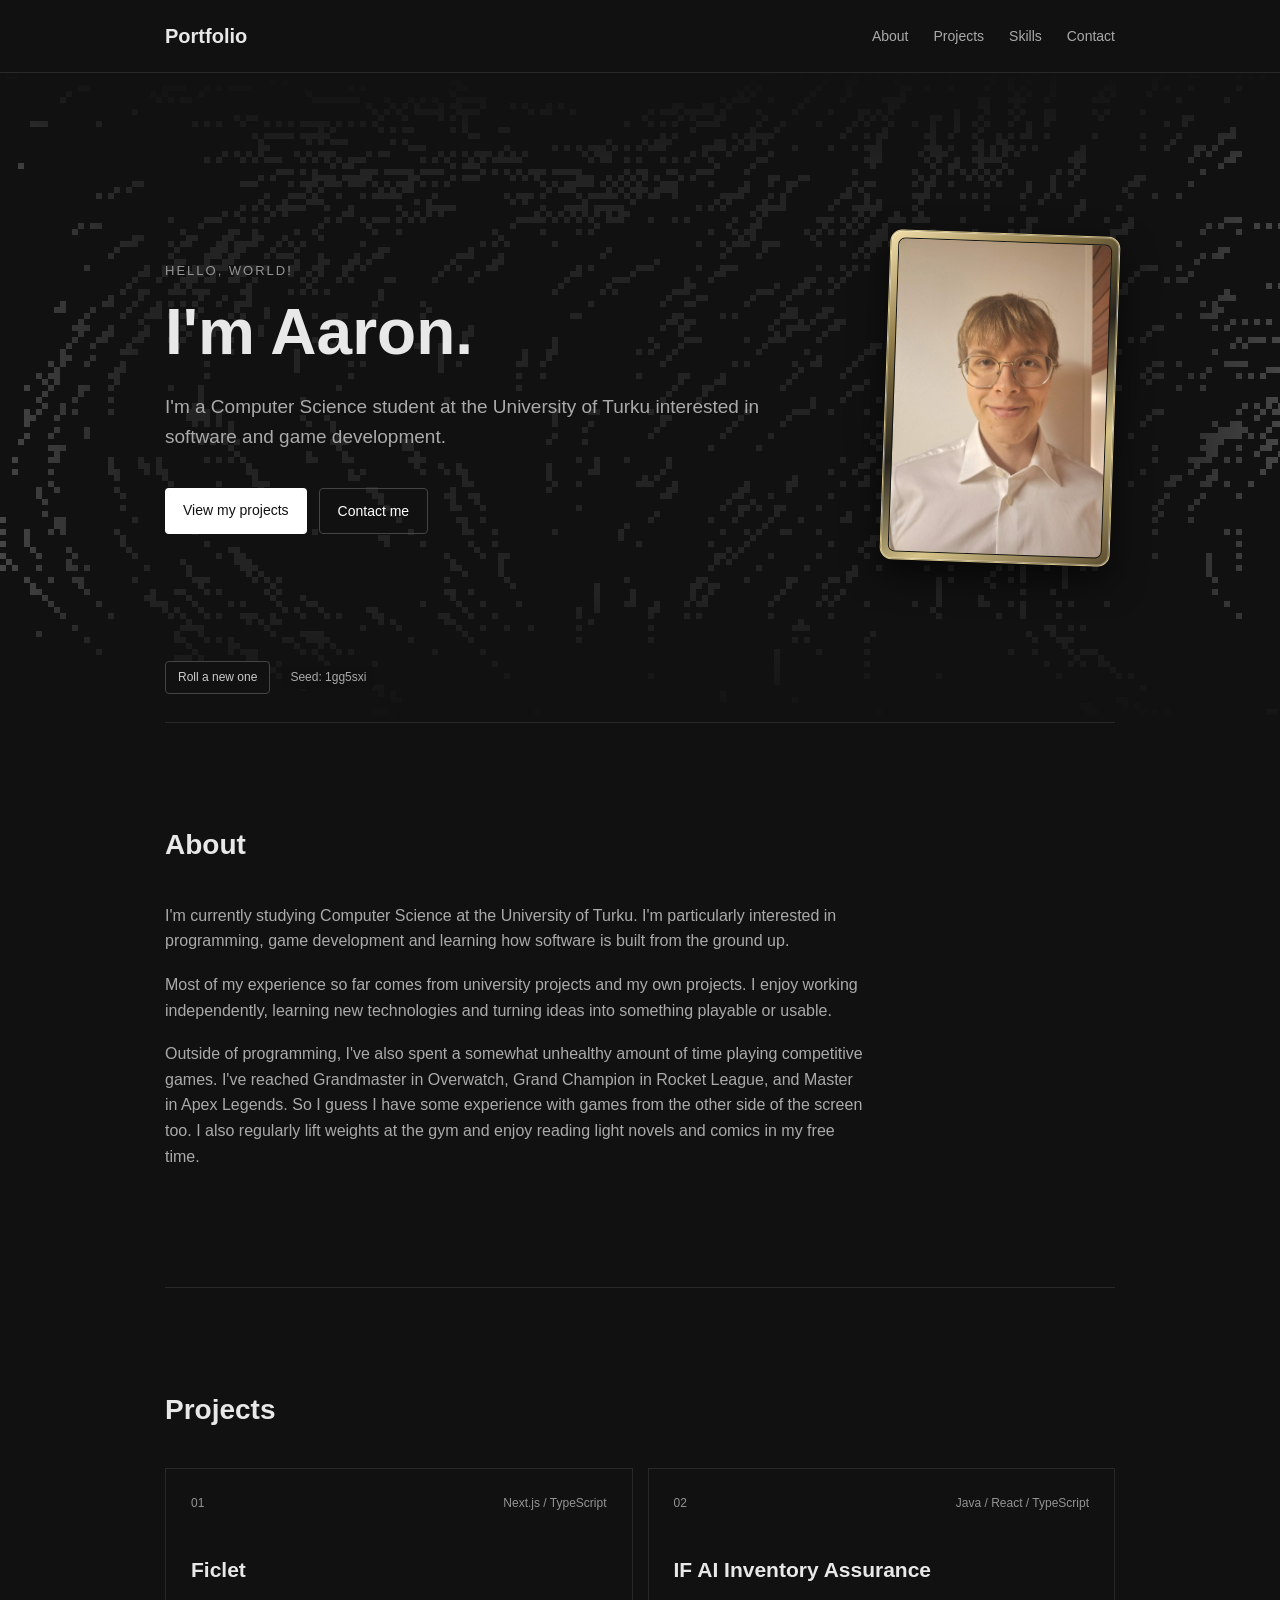
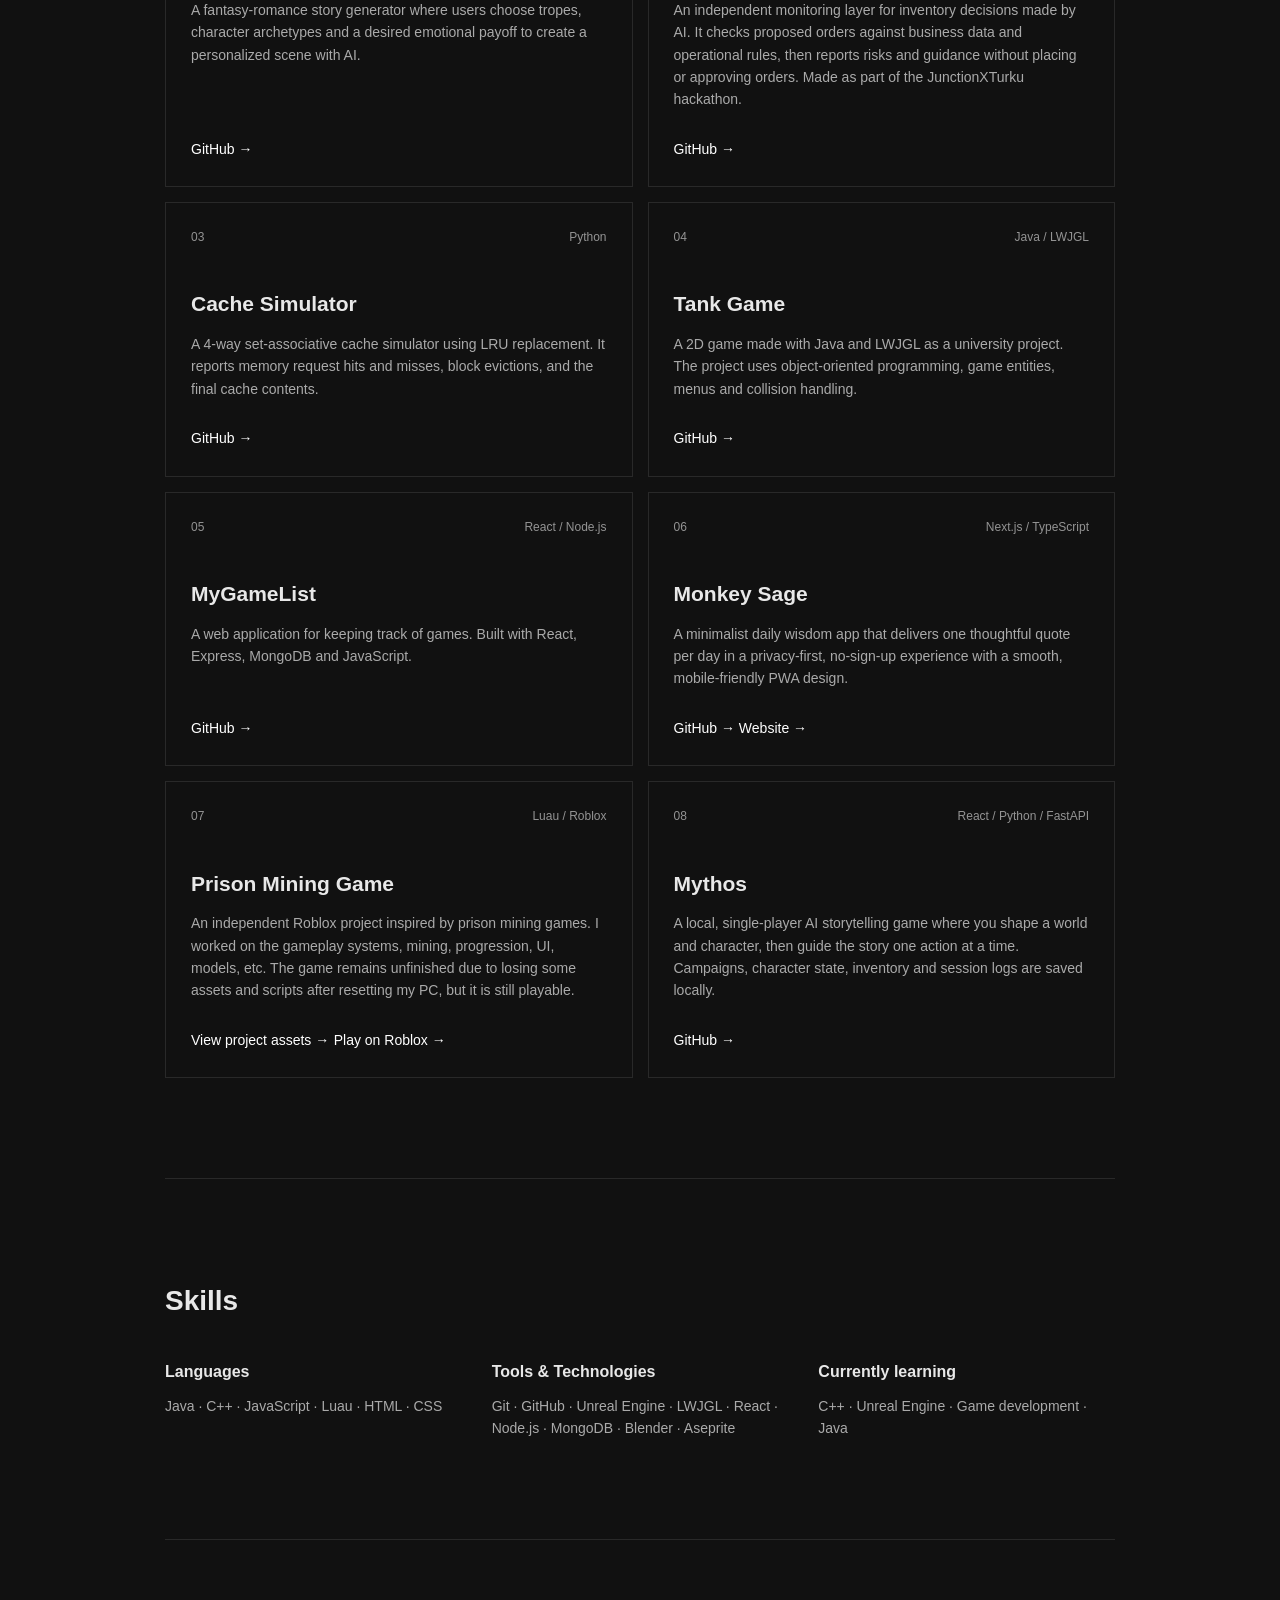
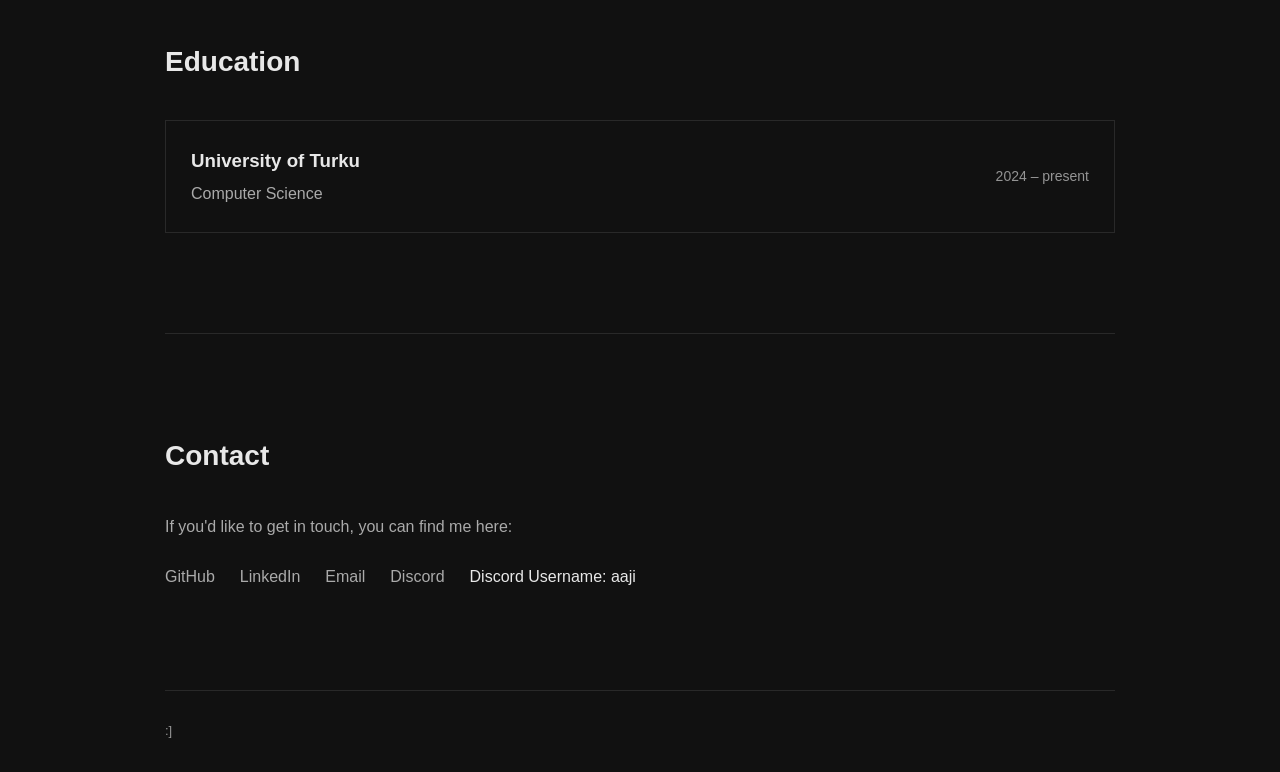
==== commit f80caa59: "limit generative identity to a hero banner Co-Authored-By: Claude Opus 5.5 <noreply@anthropic.com>" ====
--- a/index.html
+++ b/index.html
@@ -21,11 +21,6 @@
 
 <body>
 
-    <div class="identity" aria-hidden="true">
-        <canvas class="identity-canvas" aria-hidden="true"></canvas>
-        <div class="identity-scrim"></div>
-    </div>
-
     <header>
         <nav>
             <a href="#" class="logo">Portfolio</a>
@@ -43,6 +38,11 @@
     <main>
 
         <!-- INTRO -->
+
+        <div class="identity" aria-hidden="true">
+            <canvas class="identity-canvas" aria-hidden="true"></canvas>
+            <div class="identity-scrim"></div>
+        </div>
 
         <section class="hero">
 
--- a/style.css
+++ b/style.css
@@ -449,15 +449,14 @@
 
 /* GENERATIVE IDENTITY (pixel background, see identity.js) */
 
-/* Fixed behind the whole page. 100vh rather than inset: 0, because it doesn't
-   change when a phone's address bar hides, so scrolling never restarts it. */
+/* A full-width banner behind the hero. Takes no space: its static vertical
+   position is the top of the hero, and left/right resolve against the page. */
 .identity {
-    position: fixed;
+    position: absolute;
     z-index: -1;
-    top: 0;
     left: 0;
     right: 0;
-    height: 100vh;
+    height: var(--identity-height, 650px);
     overflow: hidden;
     pointer-events: none;
 }
@@ -470,25 +469,33 @@
     image-rendering: pixelated;
 }
 
-/* Dims the art to about 8% white behind the content column, so that text
-   stays at WCAG AA even on top of a solid block of lit pixels. */
+/* First gradient: fades the banner's top and bottom edges into the page.
+   Second: dims the art to about 8% white behind the content column, so that
+   text stays at WCAG AA even on top of a solid block of lit pixels. */
 .identity-scrim {
     position: absolute;
     inset: 0;
-    background: linear-gradient(
-        to right,
-        rgba(17, 17, 17, 0),
-        rgba(17, 17, 17, 0.65) calc(50% - 500px),
-        rgba(17, 17, 17, 0.65) calc(50% + 500px),
-        rgba(17, 17, 17, 0)
-    );
+    background:
+        linear-gradient(
+            rgb(17, 17, 17),
+            rgba(17, 17, 17, 0) 15%,
+            rgba(17, 17, 17, 0) 80%,
+            rgb(17, 17, 17)
+        ),
+        linear-gradient(
+            to right,
+            rgba(17, 17, 17, 0),
+            rgba(17, 17, 17, 0.65) calc(50% - 500px),
+            rgba(17, 17, 17, 0.65) calc(50% + 500px),
+            rgba(17, 17, 17, 0)
+        );
 }
 
 /* These greys are below AA on plain #111 already (2.6 to 4.2:1). */
-.identity ~ main .small-title,
-.identity ~ main .project-top,
-.identity ~ main .education-item span,
-.identity ~ footer p {
+.small-title,
+.project-top,
+.education-item span,
+footer p {
     color: #949494;
 }
 
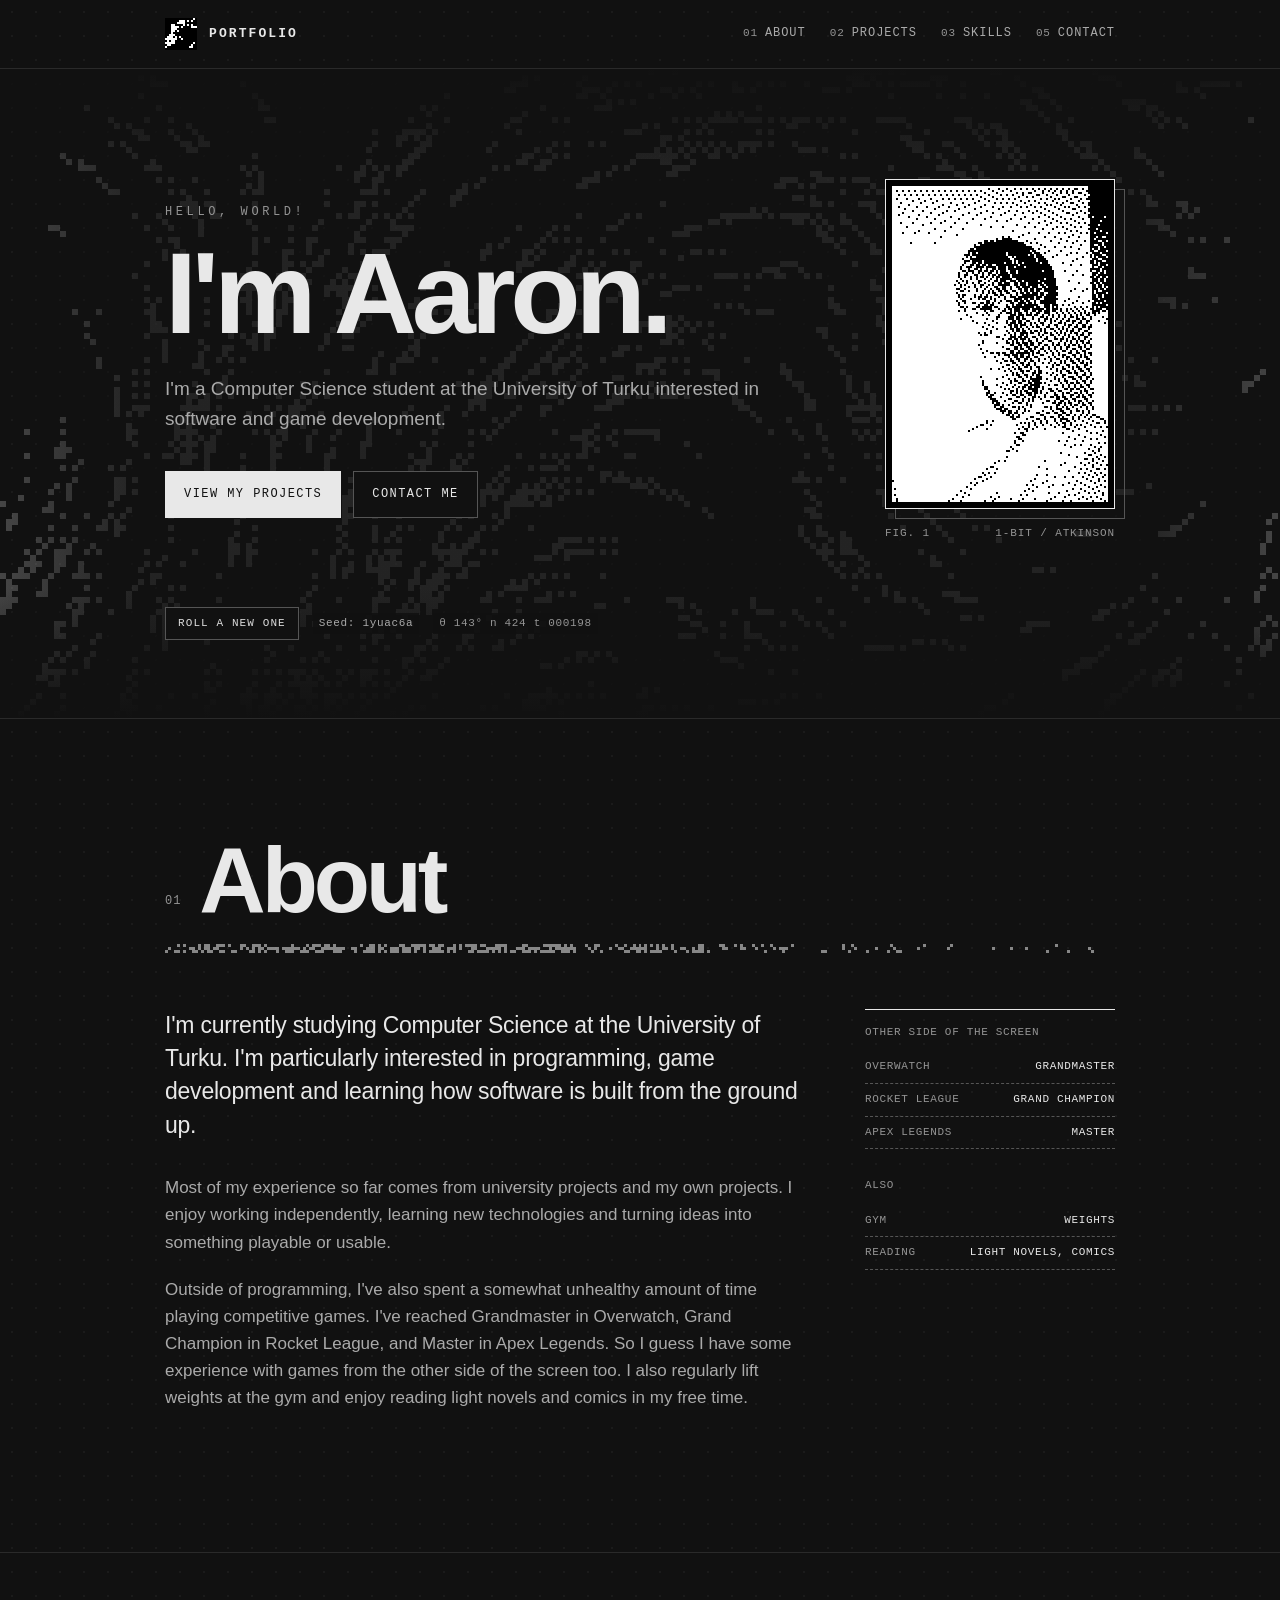
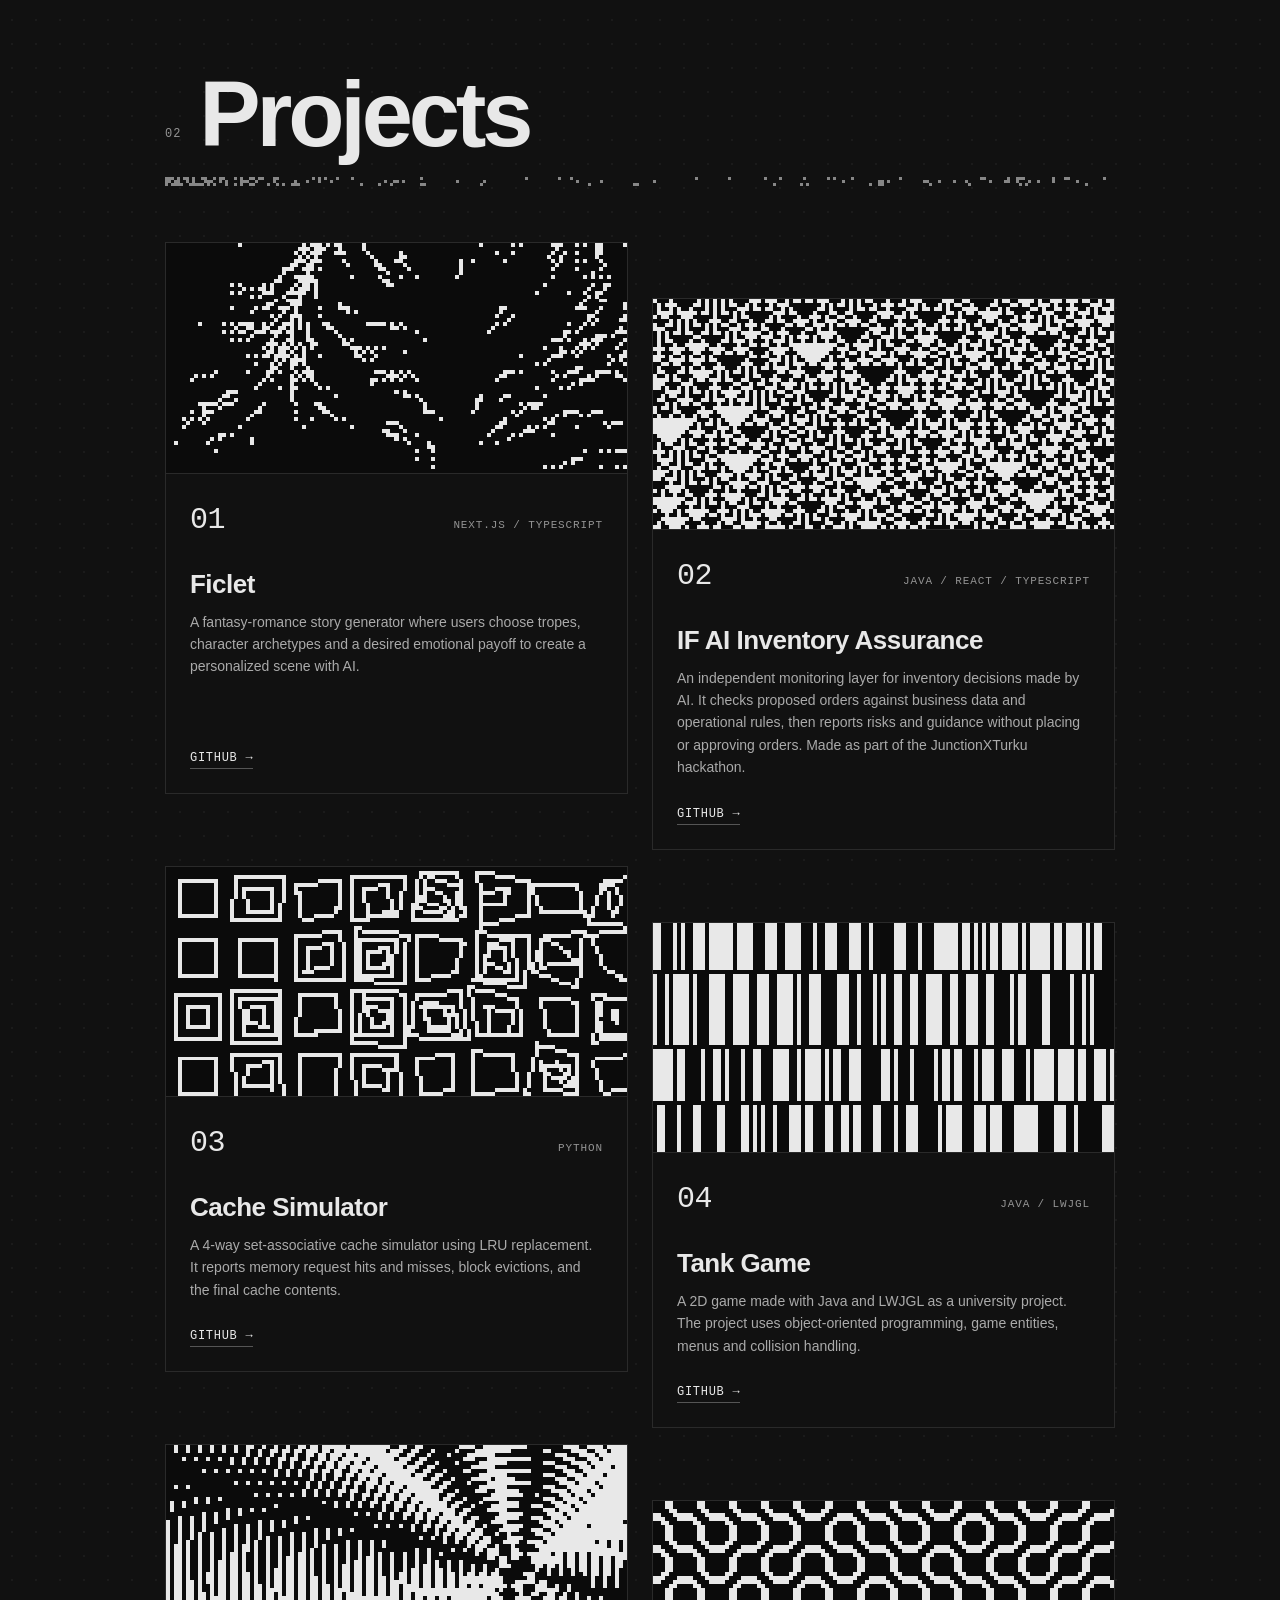
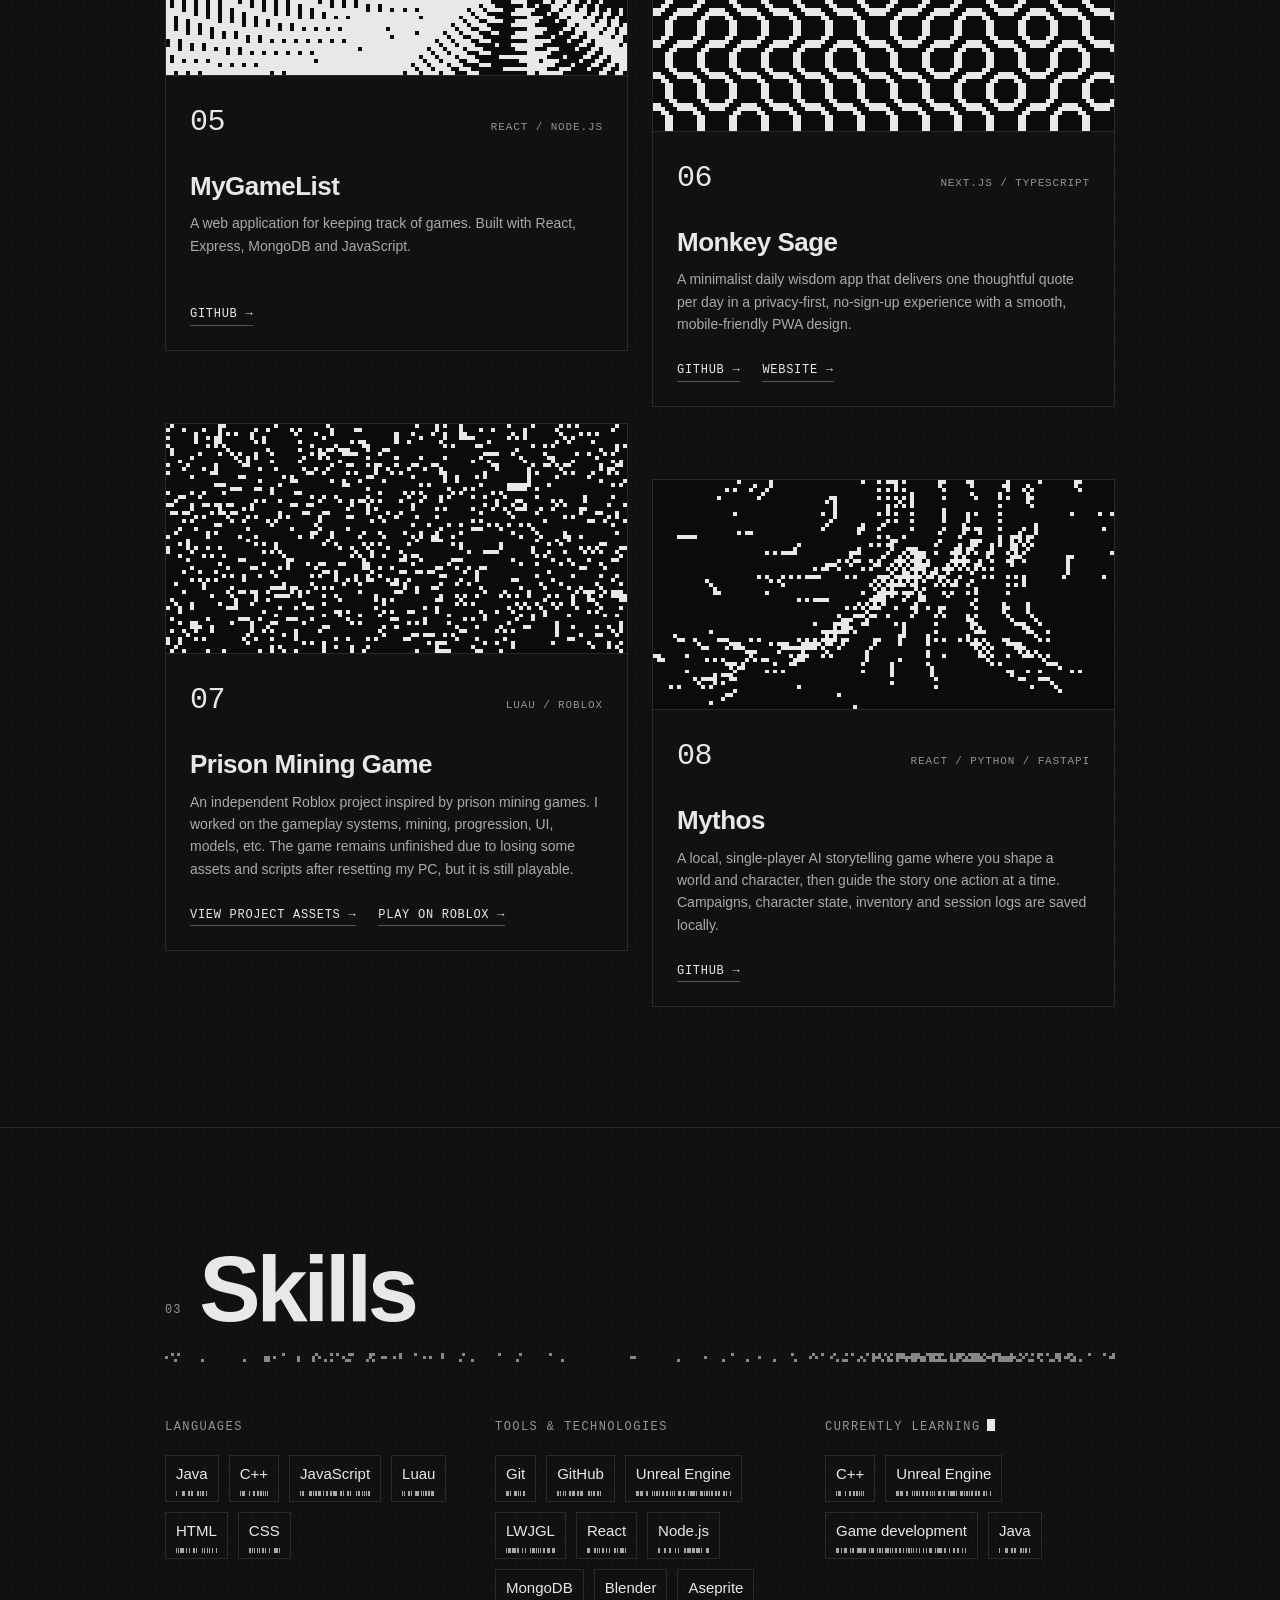
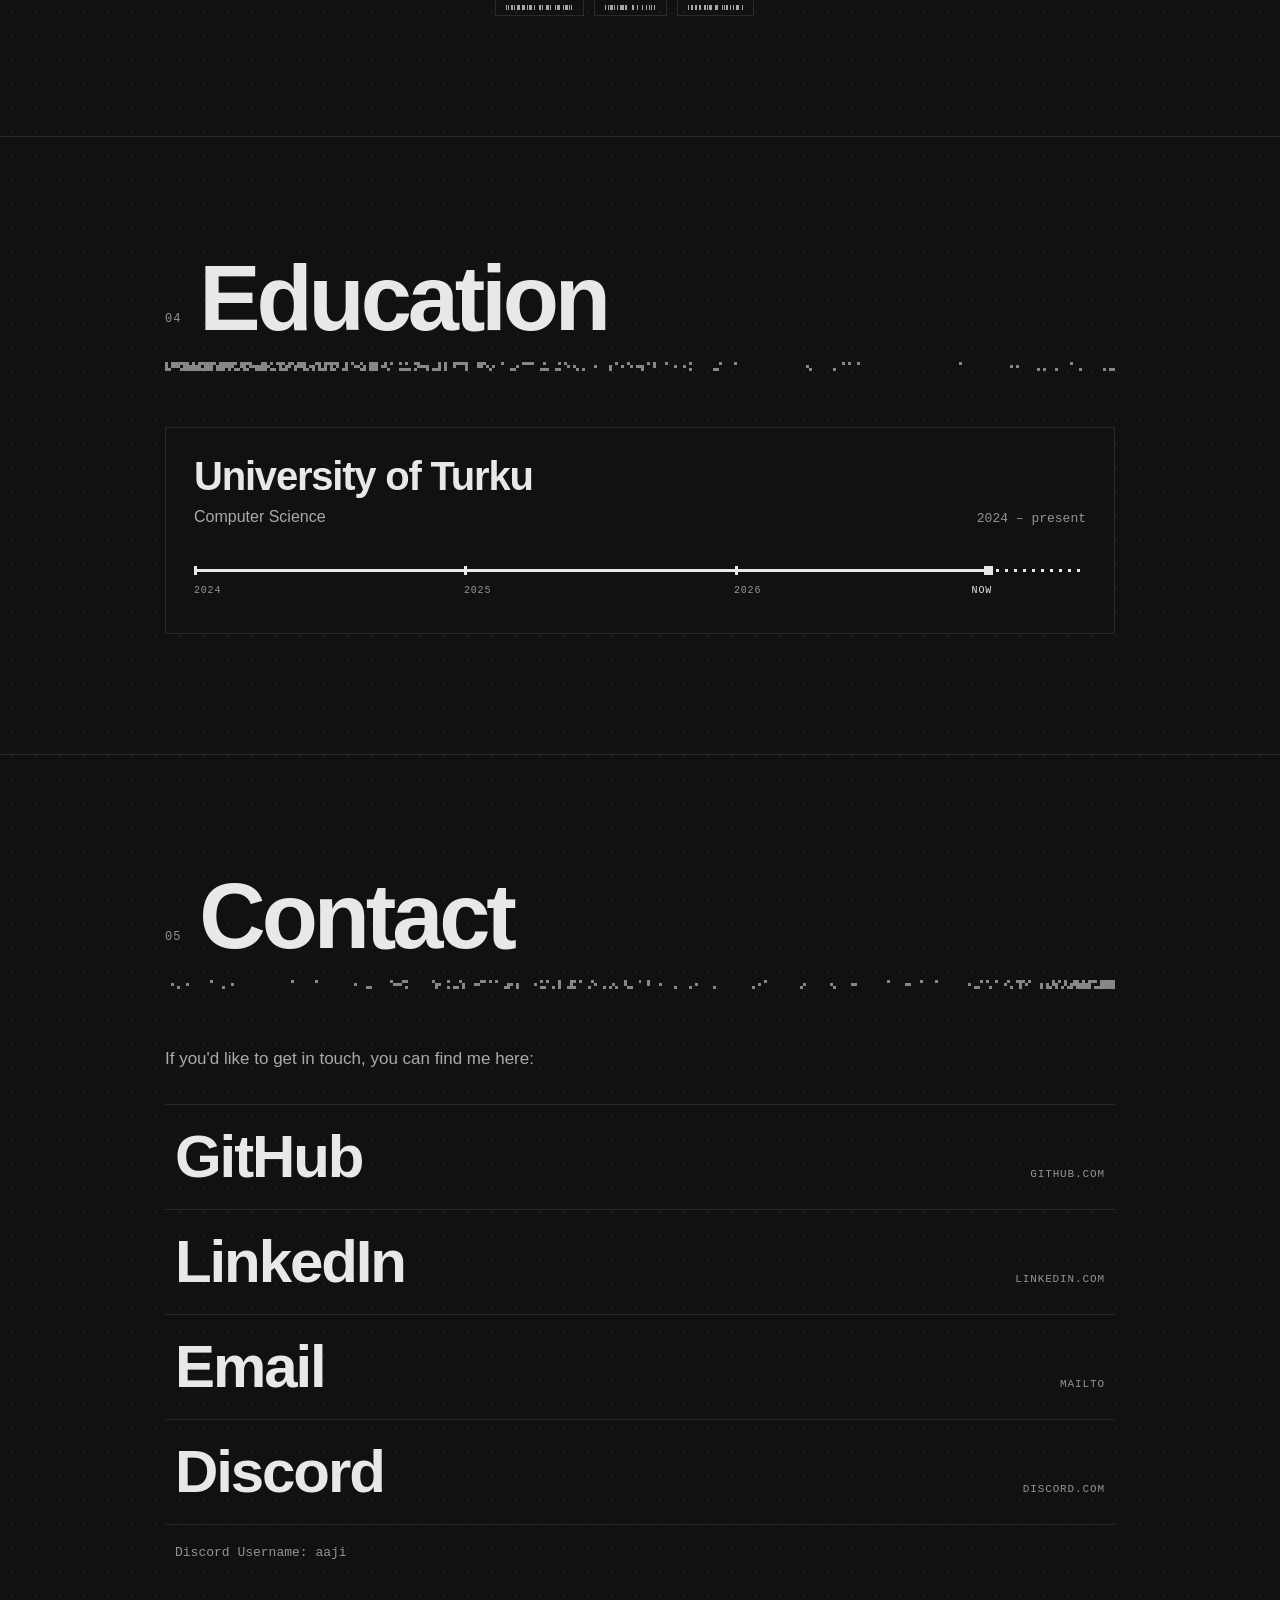
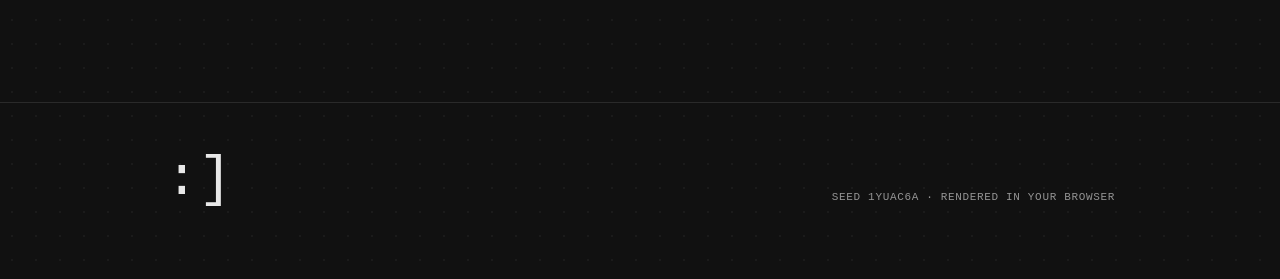
==== commit 82bf2bd0: "redesign as a seeded generative score Co-Authored-By: Claude Opus 5.5 <noreply@anthropic.com>" ====
--- a/index.html
+++ b/index.html
@@ -16,39 +16,45 @@
     <meta property="og:image:height" content="630">
     <meta name="twitter:card" content="summary_large_image">
 
+    <script>document.documentElement.classList.add("js");</script>
     <link rel="stylesheet" href="style.css">
 </head>
 
 <body>
 
-    <header>
+    <a class="skip-link" href="#about">Skip to content</a>
+
+    <header class="masthead">
         <nav>
-            <a href="#" class="logo">Portfolio</a>
+            <a href="#" class="logo">
+                <canvas class="sigil" width="16" height="16" aria-hidden="true"></canvas>
+                <span>Portfolio</span>
+            </a>
 
             <div class="nav-links">
-                <a href="#about">About</a>
-                <a href="#projects">Projects</a>
-                <a href="#skills">Skills</a>
-                <a href="#contact">Contact</a>
+                <a href="#about"><span class="idx" aria-hidden="true">01</span>About</a>
+                <a href="#projects"><span class="idx" aria-hidden="true">02</span>Projects</a>
+                <a href="#skills"><span class="idx" aria-hidden="true">03</span>Skills</a>
+                <a href="#contact"><span class="idx" aria-hidden="true">05</span>Contact</a>
             </div>
         </nav>
     </header>
 
 
-    <main>
+    <main class="score">
 
         <!-- INTRO -->
 
-        <div class="identity" aria-hidden="true">
-            <canvas class="identity-canvas" aria-hidden="true"></canvas>
-            <div class="identity-scrim"></div>
-        </div>
-
         <section class="hero">
 
-            <div class="hero-content">
-
-                <div>
+            <div class="identity" aria-hidden="true">
+                <canvas class="identity-canvas" aria-hidden="true"></canvas>
+                <div class="identity-scrim"></div>
+            </div>
+
+            <div class="wrap hero-grid">
+
+                <div class="hero-text">
                     <p class="small-title">HELLO, WORLD!</p>
 
                     <h1>I'm Aaron.</h1>
@@ -61,18 +67,26 @@
                     <div class="buttons">
                         <a href="#projects" class="button">View my projects</a>
                         <a href="#contact" class="button secondary">Contact me</a>
-                     </div>
-                </div>
-
-                <div class="profile-card">
-                    <img src="images/Mugshot.jpg" alt="Mugshot" class="profile-picture">
-                </div>
-
-            </div>
-
-            <div class="identity-controls" hidden>
+                    </div>
+                </div>
+
+                <figure class="portrait">
+                    <div class="portrait-frame">
+                        <img src="images/Mugshot.jpg" alt="Mugshot" class="profile-picture">
+                        <canvas class="portrait-dither" aria-hidden="true"></canvas>
+                    </div>
+                    <figcaption aria-hidden="true">
+                        <span>Fig. 1</span>
+                        <span>1-bit / Atkinson</span>
+                    </figcaption>
+                </figure>
+
+            </div>
+
+            <div class="wrap readout" hidden>
                 <button type="button" class="identity-roll">Roll a new one</button>
                 <span class="identity-seed" aria-live="polite"></span>
+                <span class="readout-data" aria-hidden="true"></span>
             </div>
 
         </section>
@@ -80,332 +94,432 @@
 
         <!-- ABOUT -->
 
-        <section id="about">
-
-            <h2>About</h2>
-
-            <p>
-                I'm currently studying Computer Science at the University of Turku.
-                I'm particularly interested in programming, game development and
-                learning how software is built from the ground up.
-            </p>
-
-            <p>
-                Most of my experience so far comes from university projects
-                and my own projects. I enjoy working independently, learning
-                new technologies and turning ideas into something playable or usable.
-            </p>
-
-            <p>
-                Outside of programming, I've also spent a somewhat unhealthy amount of time
-                playing competitive games. I've reached Grandmaster in Overwatch,
-                Grand Champion in Rocket League, and Master in Apex Legends.
-                So I guess I have some experience with games
-                from the other side of the screen too.
-                I also regularly lift weights at the gym and enjoy reading light novels and comics in my free time.
-            </p>
-
+        <section id="about" class="section">
+            <div class="wrap">
+
+                <div class="section-head">
+                    <span class="idx" aria-hidden="true">01</span>
+                    <h2>About</h2>
+                    <canvas class="rule" aria-hidden="true"></canvas>
+                </div>
+
+                <div class="about-grid">
+
+                    <div class="about-body">
+                        <p>
+                            I'm currently studying Computer Science at the University of Turku.
+                            I'm particularly interested in programming, game development and
+                            learning how software is built from the ground up.
+                        </p>
+
+                        <p>
+                            Most of my experience so far comes from university projects
+                            and my own projects. I enjoy working independently, learning
+                            new technologies and turning ideas into something playable or usable.
+                        </p>
+
+                        <p>
+                            Outside of programming, I've also spent a somewhat unhealthy amount of time
+                            playing competitive games. I've reached Grandmaster in Overwatch,
+                            Grand Champion in Rocket League, and Master in Apex Legends.
+                            So I guess I have some experience with games
+                            from the other side of the screen too.
+                            I also regularly lift weights at the gym and enjoy reading light novels and comics in my free time.
+                        </p>
+                    </div>
+
+                    <aside class="marginalia" aria-hidden="true">
+                        <p class="marginalia-title">Other side of the screen</p>
+                        <dl>
+                            <div><dt>Overwatch</dt><dd>Grandmaster</dd></div>
+                            <div><dt>Rocket League</dt><dd>Grand Champion</dd></div>
+                            <div><dt>Apex Legends</dt><dd>Master</dd></div>
+                        </dl>
+                        <p class="marginalia-title">Also</p>
+                        <dl>
+                            <div><dt>Gym</dt><dd>Weights</dd></div>
+                            <div><dt>Reading</dt><dd>Light novels, comics</dd></div>
+                        </dl>
+                    </aside>
+
+                </div>
+
+            </div>
         </section>
 
 
         <!-- PROJECTS -->
 
-        <section id="projects">
-
-            <h2>Projects</h2>
-
-            <div class="projects">
-
-                <article class="project">
-
-                    <div class="project-top">
-                        <span>01</span>
-                        <span>Next.js / TypeScript</span>
-                    </div>
-
-                    <h3>Ficlet</h3>
-
-                    <p>
-                        A fantasy-romance story generator where users choose tropes,
-                        character archetypes and a desired emotional payoff to create
-                        a personalized scene with AI.
-                    </p>
-
-                    <div class="project-links">
-                        <a href="https://github.com/aaji123/ficlet" target="_blank" rel="noopener noreferrer">GitHub →</a>
-                    </div>
-
-                </article>
-
-
-                <article class="project">
-
-                    <div class="project-top">
-                        <span>02</span>
-                        <span>Java / React / TypeScript</span>
-                    </div>
-
-                    <h3>IF AI Inventory Assurance</h3>
-
-                    <p>
-                        An independent monitoring layer for inventory decisions made by
-                        AI. It checks proposed orders against business data and
-                        operational rules, then reports risks and guidance without
-                        placing or approving orders. Made as part of the JunctionXTurku
-                        hackathon.
-                    </p>
-
-                    <div class="project-links">
-                        <a href="https://github.com/sucary/ifai" target="_blank" rel="noopener noreferrer">
-                            GitHub →
-                        </a>
-                    </div>
-
-                </article>
-
-
-                <article class="project">
-
-                    <div class="project-top">
-                        <span>03</span>
-                        <span>Python</span>
-                    </div>
-
-                    <h3>Cache Simulator</h3>
-
-                    <p>
-                        A 4-way set-associative cache simulator using LRU replacement.
-                        It reports memory request hits and misses, block evictions,
-                        and the final cache contents.
-                    </p>
-
-                    <div class="project-links">
-                        <a href="https://github.com/aaji123/cache_sim" target="_blank" rel="noopener noreferrer">
-                            GitHub →
-                        </a>
-                    </div>
-
-                </article>
-
-
-                <article class="project">
-
-                    <div class="project-top">
-                        <span>04</span>
-                        <span>Java / LWJGL</span>
-                    </div>
-
-                    <h3>Tank Game</h3>
-
-                    <p>
-                        A 2D game made with Java and LWJGL as a university
-                        project. The project uses object-oriented programming,
-                        game entities, menus and collision handling.
-                    </p>
-
-                    <div class="project-links">
-                        <a href="https://github.com/aaji123/lwjgl-tank-game" target="_blank" rel="noopener noreferrer">
-                            GitHub →
-                        </a>
-                    </div>
-
-                </article>
-
-
-                <article class="project">
-
-                    <div class="project-top">
-                        <span>05</span>
-                        <span>React / Node.js</span>
-                    </div>
-
-                    <h3>MyGameList</h3>
-
-                    <p>
-                        A web application for keeping track of games.
-                        Built with React, Express, MongoDB and JavaScript.
-                    </p>
-
-                    <div class="project-links">
-                        <a href="https://github.com/aaji123/MyGameList" target="_blank" rel="noopener noreferrer">
-                            GitHub →
-                        </a>
-                    </div>
-
-                </article>
-
-
-                <article class="project">
-
-                    <div class="project-top">
-                        <span>06</span>
-                        <span>Next.js / TypeScript</span>
-                    </div>
-
-                    <h3>Monkey Sage</h3>
-
-                    <p>
-                        A minimalist daily wisdom app that delivers one thoughtful quote
-                        per day in a privacy-first, no-sign-up experience with a smooth,
-                        mobile-friendly PWA design.
-                    </p>
-
-                    <div class="project-links">
-                        <a href="https://github.com/aaji123/monkeysage" target="_blank" rel="noopener noreferrer">
-                            GitHub →
-                        </a>
-
-                        <a href="https://monkeysage.vercel.app/" target="_blank" rel="noopener noreferrer">
-                            Website →
-                        </a>
-                    </div>
-
-                </article>
-
-
-                <article class="project">
-
-                    <div class="project-top">
-                        <span>07</span>
-                        <span>Luau / Roblox</span>
-                    </div>
-
-                    <h3>Prison Mining Game</h3>
-
-                    <p>
-                        An independent Roblox project inspired by prison mining games.
-                        I worked on the gameplay systems, mining, progression, UI, models, etc.
-                        The game remains unfinished due to losing some assets and scripts after
-                        resetting my PC, but it is still playable.
-                    </p>
-
-                    <div class="project-links">
-                        <a href="roblox.html">View project assets →</a>
-
-                        <a
-                            href="https://ro.blox.com/Ebh5?af_dp=roblox%3A%2F%2Fnavigation%2Fgame_details%3FgameId%3D10768466064&af_web_dp=https%3A%2F%2Fwww.roblox.com%2Fgames%2F115770962165833"
-                            target="_blank"
-                            rel="noopener noreferrer"
-                        >
-                            Play on Roblox →
-                        </a>
-                    </div>
-
-                </article>
-
-
-                <article class="project">
-
-                    <div class="project-top">
-                        <span>08</span>
-                        <span>React / Python / FastAPI</span>
-                    </div>
-
-                    <h3>Mythos</h3>
-
-                    <p>
-                        A local, single-player AI storytelling game where you shape a world
-                        and character, then guide the story one action at a time. Campaigns,
-                        character state, inventory and session logs are saved locally.
-                    </p>
-
-                    <div class="project-links">
-                        <a href="https://github.com/aaji123/text-rpg-ai" target="_blank" rel="noopener noreferrer">
-                            GitHub →
-                        </a>
-                    </div>
-
-                </article>
-
-            </div>
-
+        <section id="projects" class="section">
+            <div class="wrap">
+
+                <div class="section-head">
+                    <span class="idx" aria-hidden="true">02</span>
+                    <h2>Projects</h2>
+                    <canvas class="rule" aria-hidden="true"></canvas>
+                </div>
+
+                <div class="projects">
+
+                    <article class="project">
+                        <canvas class="glyph" aria-hidden="true"></canvas>
+                        <div class="project-body">
+
+                            <div class="project-top">
+                                <span>01</span>
+                                <span>Next.js / TypeScript</span>
+                            </div>
+
+                            <h3>Ficlet</h3>
+
+                            <p>
+                                A fantasy-romance story generator where users choose tropes,
+                                character archetypes and a desired emotional payoff to create
+                                a personalized scene with AI.
+                            </p>
+
+                            <div class="project-links">
+                                <a href="https://github.com/aaji123/ficlet" target="_blank" rel="noopener noreferrer">GitHub →</a>
+                            </div>
+
+                        </div>
+                    </article>
+
+
+                    <article class="project">
+                        <canvas class="glyph" aria-hidden="true"></canvas>
+                        <div class="project-body">
+
+                            <div class="project-top">
+                                <span>02</span>
+                                <span>Java / React / TypeScript</span>
+                            </div>
+
+                            <h3>IF AI Inventory Assurance</h3>
+
+                            <p>
+                                An independent monitoring layer for inventory decisions made by
+                                AI. It checks proposed orders against business data and
+                                operational rules, then reports risks and guidance without
+                                placing or approving orders. Made as part of the JunctionXTurku
+                                hackathon.
+                            </p>
+
+                            <div class="project-links">
+                                <a href="https://github.com/sucary/ifai" target="_blank" rel="noopener noreferrer">
+                                    GitHub →
+                                </a>
+                            </div>
+
+                        </div>
+                    </article>
+
+
+                    <article class="project">
+                        <canvas class="glyph" aria-hidden="true"></canvas>
+                        <div class="project-body">
+
+                            <div class="project-top">
+                                <span>03</span>
+                                <span>Python</span>
+                            </div>
+
+                            <h3>Cache Simulator</h3>
+
+                            <p>
+                                A 4-way set-associative cache simulator using LRU replacement.
+                                It reports memory request hits and misses, block evictions,
+                                and the final cache contents.
+                            </p>
+
+                            <div class="project-links">
+                                <a href="https://github.com/aaji123/cache_sim" target="_blank" rel="noopener noreferrer">
+                                    GitHub →
+                                </a>
+                            </div>
+
+                        </div>
+                    </article>
+
+
+                    <article class="project">
+                        <canvas class="glyph" aria-hidden="true"></canvas>
+                        <div class="project-body">
+
+                            <div class="project-top">
+                                <span>04</span>
+                                <span>Java / LWJGL</span>
+                            </div>
+
+                            <h3>Tank Game</h3>
+
+                            <p>
+                                A 2D game made with Java and LWJGL as a university
+                                project. The project uses object-oriented programming,
+                                game entities, menus and collision handling.
+                            </p>
+
+                            <div class="project-links">
+                                <a href="https://github.com/aaji123/lwjgl-tank-game" target="_blank" rel="noopener noreferrer">
+                                    GitHub →
+                                </a>
+                            </div>
+
+                        </div>
+                    </article>
+
+
+                    <article class="project">
+                        <canvas class="glyph" aria-hidden="true"></canvas>
+                        <div class="project-body">
+
+                            <div class="project-top">
+                                <span>05</span>
+                                <span>React / Node.js</span>
+                            </div>
+
+                            <h3>MyGameList</h3>
+
+                            <p>
+                                A web application for keeping track of games.
+                                Built with React, Express, MongoDB and JavaScript.
+                            </p>
+
+                            <div class="project-links">
+                                <a href="https://github.com/aaji123/MyGameList" target="_blank" rel="noopener noreferrer">
+                                    GitHub →
+                                </a>
+                            </div>
+
+                        </div>
+                    </article>
+
+
+                    <article class="project">
+                        <canvas class="glyph" aria-hidden="true"></canvas>
+                        <div class="project-body">
+
+                            <div class="project-top">
+                                <span>06</span>
+                                <span>Next.js / TypeScript</span>
+                            </div>
+
+                            <h3>Monkey Sage</h3>
+
+                            <p>
+                                A minimalist daily wisdom app that delivers one thoughtful quote
+                                per day in a privacy-first, no-sign-up experience with a smooth,
+                                mobile-friendly PWA design.
+                            </p>
+
+                            <div class="project-links">
+                                <a href="https://github.com/aaji123/monkeysage" target="_blank" rel="noopener noreferrer">
+                                    GitHub →
+                                </a>
+
+                                <a href="https://monkeysage.vercel.app/" target="_blank" rel="noopener noreferrer">
+                                    Website →
+                                </a>
+                            </div>
+
+                        </div>
+                    </article>
+
+
+                    <article class="project">
+                        <canvas class="glyph" aria-hidden="true"></canvas>
+                        <div class="project-body">
+
+                            <div class="project-top">
+                                <span>07</span>
+                                <span>Luau / Roblox</span>
+                            </div>
+
+                            <h3>Prison Mining Game</h3>
+
+                            <p>
+                                An independent Roblox project inspired by prison mining games.
+                                I worked on the gameplay systems, mining, progression, UI, models, etc.
+                                The game remains unfinished due to losing some assets and scripts after
+                                resetting my PC, but it is still playable.
+                            </p>
+
+                            <div class="project-links">
+                                <a href="roblox.html">View project assets →</a>
+
+                                <a
+                                    href="https://ro.blox.com/Ebh5?af_dp=roblox%3A%2F%2Fnavigation%2Fgame_details%3FgameId%3D10768466064&af_web_dp=https%3A%2F%2Fwww.roblox.com%2Fgames%2F115770962165833"
+                                    target="_blank"
+                                    rel="noopener noreferrer"
+                                >
+                                    Play on Roblox →
+                                </a>
+                            </div>
+
+                        </div>
+                    </article>
+
+
+                    <article class="project">
+                        <canvas class="glyph" aria-hidden="true"></canvas>
+                        <div class="project-body">
+
+                            <div class="project-top">
+                                <span>08</span>
+                                <span>React / Python / FastAPI</span>
+                            </div>
+
+                            <h3>Mythos</h3>
+
+                            <p>
+                                A local, single-player AI storytelling game where you shape a world
+                                and character, then guide the story one action at a time. Campaigns,
+                                character state, inventory and session logs are saved locally.
+                            </p>
+
+                            <div class="project-links">
+                                <a href="https://github.com/aaji123/text-rpg-ai" target="_blank" rel="noopener noreferrer">
+                                    GitHub →
+                                </a>
+                            </div>
+
+                        </div>
+                    </article>
+
+                </div>
+
+            </div>
         </section>
 
 
         <!-- SKILLS -->
 
-        <section id="skills">
-
-            <h2>Skills</h2>
-
-            <div class="skills-list">
-
-                <div>
-                    <h3>Languages</h3>
-                    <p>Java · C++ · JavaScript · Luau · HTML · CSS</p>
-                </div>
-
-                <div>
-                    <h3>Tools & Technologies</h3>
-                    <p>
-                        Git · GitHub · Unreal Engine · LWJGL · React ·
-                        Node.js · MongoDB · Blender · Aseprite
-                    </p>
-                </div>
-
-                <div>
-                    <h3>Currently learning</h3>
-                    <p>
-                        C++ · Unreal Engine · Game development · Java
-                    </p>
-                </div>
-
-            </div>
-
+        <section id="skills" class="section">
+            <div class="wrap">
+
+                <div class="section-head">
+                    <span class="idx" aria-hidden="true">03</span>
+                    <h2>Skills</h2>
+                    <canvas class="rule" aria-hidden="true"></canvas>
+                </div>
+
+                <div class="skills-list">
+
+                    <div>
+                        <h3>Languages</h3>
+                        <ul class="tags">
+                            <li>Java</li>
+                            <li>C++</li>
+                            <li>JavaScript</li>
+                            <li>Luau</li>
+                            <li>HTML</li>
+                            <li>CSS</li>
+                        </ul>
+                    </div>
+
+                    <div>
+                        <h3>Tools &amp; Technologies</h3>
+                        <ul class="tags">
+                            <li>Git</li>
+                            <li>GitHub</li>
+                            <li>Unreal Engine</li>
+                            <li>LWJGL</li>
+                            <li>React</li>
+                            <li>Node.js</li>
+                            <li>MongoDB</li>
+                            <li>Blender</li>
+                            <li>Aseprite</li>
+                        </ul>
+                    </div>
+
+                    <div class="learning">
+                        <h3>Currently learning</h3>
+                        <ul class="tags">
+                            <li>C++</li>
+                            <li>Unreal Engine</li>
+                            <li>Game development</li>
+                            <li>Java</li>
+                        </ul>
+                    </div>
+
+                </div>
+
+            </div>
         </section>
 
 
         <!-- EDUCATION -->
 
-        <section id="education">
-
-            <h2>Education</h2>
-
-            <div class="education-item">
-
-                <div>
-                    <h3>University of Turku</h3>
-                    <p>Computer Science</p>
-                </div>
-
-                <span>2024 – present</span>
-
-            </div>
-
+        <section id="education" class="section">
+            <div class="wrap">
+
+                <div class="section-head">
+                    <span class="idx" aria-hidden="true">04</span>
+                    <h2>Education</h2>
+                    <canvas class="rule" aria-hidden="true"></canvas>
+                </div>
+
+                <div class="education-item">
+
+                    <div>
+                        <h3>University of Turku</h3>
+                        <p>Computer Science</p>
+                    </div>
+
+                    <span>2024 – present</span>
+
+                    <div class="timeline" aria-hidden="true">
+                        <canvas class="timeline-canvas"></canvas>
+                        <div class="timeline-labels"></div>
+                    </div>
+
+                </div>
+
+            </div>
         </section>
 
 
         <!-- CONTACT -->
 
-        <section id="contact">
-
-            <h2>Contact</h2>
-
-            <p>
-                If you'd like to get in touch, you can find me here:
-            </p>
-
-            <div class="contact-links">
-
-                <a href="https://github.com/aaji123" target="_blank" rel="noopener noreferrer">
-                    GitHub
-                </a>
-
-                <a href="https://www.linkedin.com/in/aaron-pasanen-0b726a206/" target="_blank" rel="noopener noreferrer">
-                    LinkedIn
-                </a>
-
-                <a href="mailto:aaron.pasanen@outlook.com">
-                    Email
-                </a>
-
-                <a href="https://discord.com/users/181715687792705537" target="_blank" rel="noopener noreferrer">
-                    Discord
-                </a>
-                <span> Discord Username: aaji</span>
-
-            </div>
-
+        <section id="contact" class="section">
+            <div class="wrap">
+
+                <div class="section-head">
+                    <span class="idx" aria-hidden="true">05</span>
+                    <h2>Contact</h2>
+                    <canvas class="rule" aria-hidden="true"></canvas>
+                </div>
+
+                <p class="contact-intro">
+                    If you'd like to get in touch, you can find me here:
+                </p>
+
+                <div class="contact-links">
+
+                    <a href="https://github.com/aaji123" target="_blank" rel="noopener noreferrer">
+                        GitHub
+                        <span class="meta" aria-hidden="true">github.com</span>
+                    </a>
+
+                    <a href="https://www.linkedin.com/in/aaron-pasanen-0b726a206/" target="_blank" rel="noopener noreferrer">
+                        LinkedIn
+                        <span class="meta" aria-hidden="true">linkedin.com</span>
+                    </a>
+
+                    <a href="mailto:aaron.pasanen@outlook.com">
+                        Email
+                        <span class="meta" aria-hidden="true">mailto</span>
+                    </a>
+
+                    <a href="https://discord.com/users/181715687792705537" target="_blank" rel="noopener noreferrer">
+                        Discord
+                        <span class="meta" aria-hidden="true">discord.com</span>
+                    </a>
+                    <span> Discord Username: aaji</span>
+
+                </div>
+
+            </div>
         </section>
 
     </main>
@@ -414,8 +528,11 @@
     <footer>
 
         <p>:]</p>
+        <span class="footer-seed" hidden></span>
 
     </footer>
+
+    <div class="scroll-readout" aria-hidden="true" hidden></div>
 
 
     <script src="script.js"></script>
--- a/style.css
+++ b/style.css
@@ -1,3 +1,24 @@
+/*
+ * SEED INSTRUMENT
+ * A monochrome score: big grotesque type, small monospace annotations,
+ * hairlines, and 1-bit graphics drawn by identity.js from one seed per visit.
+ */
+
+:root {
+    --bg: #111;
+    --fg: #e8e8e8;
+    --muted: #aaa;
+    --faint: #949494;   /* smallest text colour: 6.2:1 on --bg */
+    --line: #2a2a2a;
+    --line-strong: #555;
+
+    --mono: ui-monospace, "Cascadia Mono", "SF Mono", Menlo, Consolas, "Liberation Mono", monospace;
+    --sans: "Helvetica Neue", Helvetica, Arial, sans-serif;
+
+    --wrap: 1000px;
+    --gutter: 25px;
+}
+
 * {
     box-sizing: border-box;
     margin: 0;
@@ -8,11 +29,15 @@
     scroll-behavior: smooth;
 }
 
+/* Score paper: a faint dot grid, never brighter than #1a1a1a. */
 body {
-    background: #111;
-    color: #e8e8e8;
-    font-family: Arial, sans-serif;
+    background-color: var(--bg);
+    background-image: radial-gradient(rgba(255, 255, 255, 0.045) 1px, transparent 1.3px);
+    background-size: 24px 24px;
+    color: var(--fg);
+    font-family: var(--sans);
     line-height: 1.6;
+    -webkit-font-smoothing: antialiased;
 }
 
 a {
@@ -20,118 +45,237 @@
     text-decoration: none;
 }
 
-
-/* NAVIGATION */
-
-header {
-    border-bottom: 1px solid #292929;
+p {
+    color: var(--muted);
+}
+
+::selection {
+    background: var(--fg);
+    color: var(--bg);
+}
+
+:focus-visible {
+    outline: 2px solid var(--fg);
+    outline-offset: 3px;
+}
+
+.skip-link {
+    position: absolute;
+    z-index: 10;
+    top: 8px;
+    left: 8px;
+    padding: 8px 12px;
+    background: var(--fg);
+    color: var(--bg);
+    font-family: var(--mono);
+    font-size: 12px;
+    transform: translateY(-200%);
+}
+
+.skip-link:focus {
+    transform: none;
+}
+
+.wrap {
+    max-width: var(--wrap);
+    margin: 0 auto;
+    padding: 0 var(--gutter);
+}
+
+.idx {
+    font-family: var(--mono);
+    font-size: 12px;
+    letter-spacing: 0.08em;
+    color: var(--faint);
+}
+
+
+/* MASTHEAD */
+
+.masthead {
+    border-bottom: 1px solid var(--line);
 }
 
 nav {
-    max-width: 1000px;
+    max-width: var(--wrap);
     margin: auto;
-    padding: 20px 25px;
-
-    display: flex;
+    padding: 18px var(--gutter);
+
+    display: flex;
+    flex-wrap: wrap;
     justify-content: space-between;
     align-items: center;
+    gap: 12px 24px;
 }
 
 .logo {
-    font-size: 20px;
-    font-weight: bold;
+    display: inline-flex;
+    align-items: center;
+    gap: 12px;
+
+    font-family: var(--mono);
+    font-size: 13px;
+    font-weight: 700;
+    letter-spacing: 0.16em;
+    text-transform: uppercase;
+}
+
+.sigil {
+    display: block;
+    width: 32px;
+    height: 32px;
+    background: #000;
+    image-rendering: pixelated;
 }
 
 .nav-links {
     display: flex;
-    gap: 25px;
+    flex-wrap: wrap;
+    gap: 6px 24px;
+
+    font-family: var(--mono);
+    font-size: 12px;
+    letter-spacing: 0.08em;
+    text-transform: uppercase;
 }
 
 .nav-links a {
-    color: #aaa;
-    font-size: 14px;
+    color: var(--muted);
 }
 
 .nav-links a:hover {
-    color: white;
-}
-
-
-/* GENERAL */
-
-main {
-    max-width: 1000px;
-    margin: auto;
-    padding: 0 25px;
-}
-
-section {
-    padding: 100px 0;
-    border-bottom: 1px solid #292929;
-}
-
-h2 {
-    font-size: 28px;
-    margin-bottom: 35px;
-}
-
-p {
-    color: #aaa;
+    color: var(--fg);
+}
+
+.nav-links .idx {
+    margin-right: 7px;
+    font-size: 11px;
 }
 
 
 /* HERO */
 
 .hero {
+    position: relative;
+    isolation: isolate;
     min-height: 650px;
+    padding: 72px 0 40px;
 
     display: flex;
     flex-direction: column;
     justify-content: center;
 
-    border-bottom: 1px solid #292929;
-}
-
-.hero-content {
-    display: flex;
+    border-bottom: 1px solid var(--line);
+    overflow: hidden;
+}
+
+.hero-grid {
+    width: 100%;
+
+    display: grid;
+    grid-template-columns: minmax(0, 1fr) 230px;
     align-items: center;
-    justify-content: space-between;
     gap: 60px;
 }
 
-.profile-card {
+.small-title {
+    margin-bottom: 20px;
+
+    font-family: var(--mono);
+    font-size: 12px;
+    letter-spacing: 0.3em;
+    color: var(--faint);
+}
+
+.hero h1 {
+    margin-bottom: 30px;
+
+    font-size: clamp(52px, 9vw, 128px);
+    font-weight: 700;
+    line-height: 0.88;
+    letter-spacing: -0.045em;
+}
+
+.intro {
+    max-width: 600px;
+    font-size: 19px;
+}
+
+.buttons {
+    display: flex;
+    flex-wrap: wrap;
+    gap: 12px;
+    margin-top: 36px;
+}
+
+.button {
+    display: inline-block;
+    padding: 13px 18px;
+
+    background: var(--fg);
+    color: var(--bg);
+    border: 1px solid var(--fg);
+
+    font-family: var(--mono);
+    font-size: 12px;
+    letter-spacing: 0.12em;
+    text-transform: uppercase;
+
+    transition: background 150ms ease, color 150ms ease, border-color 150ms ease;
+}
+
+.button:hover {
+    background: var(--bg);
+    color: var(--fg);
+}
+
+.button.secondary {
+    background: var(--bg);
+    color: var(--fg);
+    border-color: var(--line-strong);
+}
+
+.button.secondary:hover {
+    border-color: var(--fg);
+}
+
+/* Roll: a short misregistration on the headline. */
+.hero h1.is-rolling {
+    animation: misregister 320ms steps(4) 1;
+}
+
+@keyframes misregister {
+    0%   { transform: translateX(0);    clip-path: inset(0 0 0 0); }
+    25%  { transform: translateX(-4px); clip-path: inset(0 0 55% 0); }
+    50%  { transform: translateX(5px);  clip-path: inset(40% 0 0 0); }
+    75%  { transform: translateX(-2px); clip-path: inset(0 0 20% 0); }
+    100% { transform: translateX(0);    clip-path: inset(0 0 0 0); }
+}
+
+
+/* Portrait: the photo, re-printed as 1-bit by identity.js. Hover for the original. */
+
+.portrait {
+    justify-self: end;
+    width: 230px;
+}
+
+.portrait-frame {
     position: relative;
-    flex: 0 0 230px;
-    height: 330px;
-    padding: 7px;
-    overflow: hidden;
-    border: 1px solid #d8c58a;
-    border-radius: 12px;
-    background: linear-gradient(145deg, #f2dfaa, #917c49 24%, #26231b 48%, #d8c58a 72%, #5b4c2f);
-    box-shadow: 0 14px 35px #0009, inset 0 0 0 1px #fff5;
-    transform: rotate(2deg);
-    transition: transform 250ms ease, box-shadow 250ms ease;
-}
-
-.profile-card::after {
+    aspect-ratio: 230 / 330;
+    padding: 6px;
+    background: #000;
+    border: 1px solid var(--fg);
+}
+
+/* A second, offset frame: a print slightly out of register. */
+.portrait-frame::after {
+    content: "";
     position: absolute;
-    inset: -45% -60%;
-    content: "";
-    pointer-events: none;
-    opacity: 0;
-    background: linear-gradient(110deg, transparent 38%, #ffffff08 43%, #fff9 49%, #b9e9ff66 51%, #f5c9ff55 53%, #fff8 55%, transparent 62%);
-    transform: translateX(-65%) rotate(12deg);
-}
-
-.profile-card:hover {
-    transform: rotate(0) translateY(-5px);
-    box-shadow: 0 22px 45px #000b, 0 0 22px #d8c58a55, inset 0 0 0 1px #fff8;
-}
-
-.profile-card:hover::after {
-    opacity: 1;
-    transform: translateX(65%) rotate(12deg);
-    transition: transform 750ms ease, opacity 150ms ease;
+    z-index: -1;
+    inset: -1px;
+    border: 1px solid var(--line-strong);
+    transform: translate(10px, 10px);
 }
 
 .profile-picture {
@@ -140,323 +284,105 @@
     height: 100%;
     object-fit: cover;
     object-position: center 38%;
-    border: 1px solid #171717;
-    border-radius: 7px;
-}
-
-@media (prefers-reduced-motion: reduce) {
-    .profile-card,
-    .profile-card::after,
-    .profile-card:hover::after {
-        transition: none;
-    }
-}
-
-.small-title {
-    color: #777;
-    font-size: 13px;
-    letter-spacing: 2px;
-    margin-bottom: 15px;
-}
-
-.hero h1 {
-    font-size: 64px;
-    line-height: 1.1;
-    margin-bottom: 25px;
-}
-
-.intro {
-    max-width: 600px;
-    font-size: 19px;
-}
-
-.buttons {
-    display: flex;
-    gap: 12px;
-    margin-top: 35px;
-}
-
-.button {
-    background: white;
-    color: #111;
-
-    padding: 11px 18px;
-    border-radius: 4px;
-
-    font-size: 14px;
-}
-
-.button.secondary {
-    background: transparent;
-    color: white;
-    border: 1px solid #444;
-}
-
-.button:hover {
-    opacity: 0.8;
-}
-
-
-/* ABOUT */
-
-#about p {
-    max-width: 700px;
-    margin-bottom: 18px;
-}
-
-
-/* PROJECTS */
-
-.projects {
-    display: grid;
-    grid-template-columns: 1fr 1fr;
-    gap: 15px;
-}
-
-.project {
-    border: 1px solid #292929;
-    padding: 25px;
-    min-height: 260px;
-
-    display: flex;
-    flex-direction: column;
-}
-
-.project:hover {
-    border-color: #555;
-}
-
-.project-top {
+    transition: opacity 300ms ease;
+}
+
+.portrait-dither {
+    position: absolute;
+    top: 6px;
+    left: 6px;
+    width: calc(100% - 12px);
+    height: calc(100% - 12px);
+    image-rendering: pixelated;
+    transition: opacity 300ms ease;
+}
+
+.portrait-frame.is-dithered .profile-picture {
+    opacity: 0;
+}
+
+.portrait-frame.is-dithered:hover .profile-picture {
+    opacity: 1;
+}
+
+.portrait-frame.is-dithered:hover .portrait-dither {
+    opacity: 0;
+}
+
+.portrait figcaption {
     display: flex;
     justify-content: space-between;
-
-    color: #666;
-    font-size: 12px;
-    margin-bottom: 40px;
-}
-
-.project h3 {
-    font-size: 21px;
-    margin-bottom: 12px;
-}
-
-.project p {
-    font-size: 14px;
-}
-
-.project-links {
-    margin-top: auto;
-    padding-top: 25px;
-}
-
-.project-links a {
-    font-size: 14px;
-    color: white;
-}
-
-.project-links a:hover {
-    text-decoration: underline;
-}
-
-
-/* SKILLS */
-
-.skills-list {
-    display: grid;
-    grid-template-columns: repeat(3, 1fr);
-    gap: 30px;
-}
-
-.skills-list h3 {
-    font-size: 16px;
-    margin-bottom: 10px;
-}
-
-.skills-list p {
-    font-size: 14px;
-}
-
-
-/* EDUCATION */
-
-.education-item {
-    display: flex;
-    justify-content: space-between;
+    margin-top: 16px;
+
+    font-family: var(--mono);
+    font-size: 11px;
+    letter-spacing: 0.08em;
+    text-transform: uppercase;
+    color: var(--faint);
+}
+
+
+/* Readout: the instrument panel. */
+
+.readout {
+    width: 100%;
+    margin-top: 64px;
+
+    display: flex;
+    flex-wrap: wrap;
     align-items: center;
-
-    border: 1px solid #292929;
-    padding: 25px;
-}
-
-.education-item h3 {
-    margin-bottom: 5px;
-}
-
-.education-item span {
-    color: #777;
-    font-size: 14px;
-}
-
-
-/* CONTACT */
-
-.contact-links {
-    display: flex;
-    gap: 25px;
-    margin-top: 25px;
-}
-
-.contact-links a {
-    color: #aaa;
-}
-
-.contact-links a:hover {
-    color: white;
-}
-
-
-/* FOOTER */
-
-footer {
-    max-width: 1000px;
-    margin: auto;
-    padding: 30px 25px;
-}
-
-footer p {
-    font-size: 13px;
-    color: #555;
-}
-
-
-/* ROBLOX PROJECT PAGE */
-
-.project-page {
-    max-width: 900px;
-    margin: 0 auto;
-    padding: 80px 0 40px;
-}
-
-.project-page h1 {
-    margin-bottom: 20px;
-}
-
-.project-page p {
-    max-width: 700px;
-    line-height: 1.7;
-    margin-bottom: 20px;
-}
-
-#pets {
-    max-width: 1000px;
-    margin: 0 auto;
-    padding: 40px 0 80px;
-}
-
-#pets > p {
-    margin-bottom: 30px;
-}
-
-.pet-gallery {
-    display: grid;
-    grid-template-columns: repeat(2, 1fr);
-    gap: 25px;
-}
-
-.pet-card {
-    padding: 20px;
-    border: 1px solid #333;
-    border-radius: 8px;
-}
-
-.pet-card h3 {
-    margin-top: 0;
-    margin-bottom: 15px;
-}
-
-.pet-images {
-    display: grid;
-    grid-template-columns: 1fr 1fr;
-    gap: 10px;
-}
-
-.pet-images img {
-    width: 100%;
-    aspect-ratio: 1 / 1;
-    object-fit: contain;
-    display: block;
-    border-radius: 5px;
-    background: #181818;
-}
-
-.back-link {
-    text-align: center;
-    padding-bottom: 60px;
-}
-
-
-/* MOBILE */
-
-@media (max-width: 700px) {
-
-    .nav-links {
-        display: none;
-    }
-
-    .hero {
-        min-height: 550px;
-    }
-
-    .hero-content {
-        flex-direction: column;
-        align-items: flex-start;
-    }
-
-    .profile-card {
-        align-self: center;
-        flex-basis: 330px;
-        width: 230px;
-    }
-
-    .hero h1 {
-        font-size: 45px;
-    }
-
-    .projects {
-        grid-template-columns: 1fr;
-    }
-
-    .skills-list {
-        grid-template-columns: 1fr;
-    }
-
-    .education-item {
-        flex-direction: column;
-        align-items: flex-start;
-        gap: 10px;
-    }
-
-    .pet-gallery {
-        grid-template-columns: 1fr;
-    }
-
-    .pet-images {
-        gap: 8px;
-    }
-
-}
-
-
-/* GENERATIVE IDENTITY (pixel background, see identity.js) */
-
-/* A full-width banner behind the hero. Takes no space: its static vertical
-   position is the top of the hero, and left/right resolve against the page. */
+    gap: 10px 14px;
+
+    font-family: var(--mono);
+    font-size: 11px;
+    letter-spacing: 0.06em;
+    color: var(--faint);
+}
+
+.readout[hidden] {
+    display: none;
+}
+
+.identity-roll {
+    flex: none;
+    padding: 7px 12px;
+
+    background: var(--bg);
+    color: #ddd;
+    border: 1px solid var(--line-strong);
+
+    font: inherit;
+    text-transform: uppercase;
+    letter-spacing: 0.1em;
+    cursor: pointer;
+}
+
+.identity-roll:hover {
+    color: #fff;
+    border-color: var(--fg);
+}
+
+.identity-seed,
+.readout-data {
+    min-width: 0;
+    padding: 2px 6px;
+    background: rgba(17, 17, 17, 0.88);
+    white-space: nowrap;
+    overflow: hidden;
+    text-overflow: ellipsis;
+}
+
+.identity-seed {
+    color: var(--muted);
+}
+
+
+/* Generative banner (identity.js). Text sits on at most ~8% white. */
+
 .identity {
     position: absolute;
     z-index: -1;
-    left: 0;
-    right: 0;
-    height: var(--identity-height, 650px);
+    inset: 0;
     overflow: hidden;
     pointer-events: none;
 }
@@ -491,76 +417,696 @@
         );
 }
 
-/* These greys are below AA on plain #111 already (2.6 to 4.2:1). */
-.small-title,
-.project-top,
-.education-item span,
+
+/* SECTIONS */
+
+.section {
+    padding: 120px 0;
+    border-bottom: 1px solid var(--line);
+}
+
+.section-head {
+    display: grid;
+    grid-template-columns: auto minmax(0, 1fr);
+    align-items: end;
+    gap: 0 18px;
+    margin-bottom: 56px;
+}
+
+.section-head .idx {
+    padding-bottom: 0.9em;
+}
+
+.section-head h2 {
+    font-size: clamp(44px, 7.5vw, 92px);
+    font-weight: 700;
+    line-height: 0.9;
+    letter-spacing: -0.045em;
+}
+
+/* A strip of 1-bit noise under each heading. */
+.rule {
+    grid-column: 1 / -1;
+    display: block;
+    width: 100%;
+    height: 9px;
+    margin-top: 22px;
+    opacity: 0.55;
+    image-rendering: pixelated;
+}
+
+
+/* ABOUT */
+
+.about-grid {
+    display: grid;
+    grid-template-columns: minmax(0, 1fr) 250px;
+    gap: 64px;
+}
+
+.about-body p {
+    max-width: 640px;
+    margin-bottom: 20px;
+    font-size: 17px;
+}
+
+.about-body p:first-child {
+    margin-bottom: 32px;
+    font-size: 23px;
+    line-height: 1.45;
+    letter-spacing: -0.01em;
+    color: var(--fg);
+}
+
+.marginalia {
+    align-self: start;
+    padding-top: 14px;
+    border-top: 1px solid var(--fg);
+
+    font-family: var(--mono);
+    font-size: 11px;
+    letter-spacing: 0.06em;
+    text-transform: uppercase;
+}
+
+.marginalia-title {
+    margin-bottom: 10px;
+    color: var(--faint);
+}
+
+.marginalia dl {
+    margin-bottom: 28px;
+}
+
+.marginalia dl div {
+    display: flex;
+    justify-content: space-between;
+    gap: 12px;
+    padding: 7px 0;
+    border-bottom: 1px dashed var(--line-strong);
+}
+
+.marginalia dt {
+    color: var(--faint);
+}
+
+.marginalia dd {
+    color: var(--fg);
+    text-align: right;
+}
+
+
+/* PROJECTS: plates, each with its own generated sigil. */
+
+.projects {
+    display: grid;
+    grid-template-columns: 1fr 1fr;
+    gap: 72px 24px;
+    padding-bottom: 56px;
+}
+
+.project:nth-child(even) {
+    transform: translateY(56px);
+}
+
+.project {
+    display: flex;
+    flex-direction: column;
+    background: var(--bg);
+    border: 1px solid var(--line);
+    transition: border-color 200ms ease;
+}
+
+.project:hover,
+.project:focus-within {
+    border-color: #777;
+}
+
+.glyph {
+    display: none;
+    width: 100%;
+    aspect-ratio: 2 / 1;
+    background: #0b0b0b;
+    border-bottom: 1px solid var(--line);
+    image-rendering: pixelated;
+}
+
+.js .glyph {
+    display: block;
+}
+
+.project-body {
+    flex: 1;
+    display: flex;
+    flex-direction: column;
+    padding: 22px 24px 24px;
+}
+
+.project-top {
+    display: flex;
+    justify-content: space-between;
+    align-items: baseline;
+    gap: 16px;
+    margin-bottom: 26px;
+
+    font-family: var(--mono);
+    font-size: 11px;
+    letter-spacing: 0.08em;
+    text-transform: uppercase;
+    color: var(--faint);
+}
+
+.project-top span:first-child {
+    font-size: 30px;
+    letter-spacing: -0.02em;
+    color: var(--fg);
+}
+
+.project-top span:last-child {
+    text-align: right;
+}
+
+.project h3 {
+    margin-bottom: 12px;
+    font-size: 26px;
+    line-height: 1.1;
+    letter-spacing: -0.02em;
+}
+
+.project p {
+    font-size: 14px;
+}
+
+.project-links {
+    margin-top: auto;
+    padding-top: 26px;
+
+    display: flex;
+    flex-wrap: wrap;
+    gap: 8px 22px;
+
+    font-family: var(--mono);
+    font-size: 12px;
+    letter-spacing: 0.06em;
+    text-transform: uppercase;
+}
+
+.project-links a {
+    color: var(--fg);
+    border-bottom: 1px solid var(--line-strong);
+}
+
+.project-links a:hover {
+    border-color: var(--fg);
+}
+
+
+/* SKILLS: every word gets its own barcode, derived from its letters. */
+
+.skills-list {
+    display: grid;
+    grid-template-columns: repeat(3, 1fr);
+    gap: 40px;
+}
+
+.skills-list h3 {
+    margin-bottom: 18px;
+
+    font-family: var(--mono);
+    font-size: 12px;
+    font-weight: 400;
+    letter-spacing: 0.12em;
+    text-transform: uppercase;
+    color: var(--faint);
+}
+
+/* A blinking block cursor: still learning. */
+.learning h3::after {
+    content: "";
+    display: inline-block;
+    width: 8px;
+    height: 12px;
+    margin-left: 6px;
+    vertical-align: -1px;
+    background: var(--fg);
+    animation: blink 1.1s steps(1) infinite;
+}
+
+@keyframes blink {
+    50% { opacity: 0; }
+}
+
+.tags {
+    list-style: none;
+    display: flex;
+    flex-wrap: wrap;
+    gap: 10px;
+}
+
+.tags li {
+    position: relative;
+    padding: 6px 10px 15px;
+    border: 1px solid var(--line);
+    font-size: 15px;
+}
+
+.tags li::after {
+    content: "";
+    position: absolute;
+    left: 10px;
+    right: 10px;
+    bottom: 5px;
+    height: 5px;
+    background: var(--code, none);
+    opacity: 0.7;
+}
+
+
+/* EDUCATION */
+
+.education-item {
+    display: grid;
+    grid-template-columns: minmax(0, 1fr) auto;
+    align-items: end;
+    gap: 8px 24px;
+    padding: 28px;
+    border: 1px solid var(--line);
+    background: var(--bg);
+}
+
+.education-item h3 {
+    margin-bottom: 8px;
+    font-size: clamp(26px, 4vw, 40px);
+    line-height: 1;
+    letter-spacing: -0.03em;
+}
+
+.education-item > span {
+    font-family: var(--mono);
+    font-size: 13px;
+    color: var(--faint);
+}
+
+.timeline {
+    grid-column: 1 / -1;
+    display: none;
+    margin-top: 28px;
+}
+
+.js .timeline {
+    display: block;
+}
+
+.timeline-canvas {
+    display: block;
+    width: 100%;
+    height: 9px;
+    image-rendering: pixelated;
+}
+
+.timeline-labels {
+    position: relative;
+    height: 22px;
+    margin-top: 8px;
+
+    font-family: var(--mono);
+    font-size: 10px;
+    letter-spacing: 0.08em;
+    text-transform: uppercase;
+    color: var(--faint);
+}
+
+.timeline-labels span {
+    position: absolute;
+    top: 0;
+    white-space: nowrap;
+}
+
+.timeline-labels .now {
+    color: var(--fg);
+    transform: translateX(-100%);
+}
+
+
+/* CONTACT */
+
+.contact-intro {
+    margin-bottom: 32px;
+    font-size: 17px;
+}
+
+.contact-links {
+    display: flex;
+    flex-direction: column;
+    border-top: 1px solid var(--line);
+}
+
+.contact-links a {
+    display: flex;
+    justify-content: space-between;
+    align-items: baseline;
+    gap: 16px;
+    padding: 22px 10px;
+    border-bottom: 1px solid var(--line);
+
+    font-size: clamp(30px, 6vw, 60px);
+    font-weight: 700;
+    line-height: 1;
+    letter-spacing: -0.035em;
+
+    transition: background 150ms ease, color 150ms ease, padding 200ms ease;
+}
+
+.contact-links a:hover,
+.contact-links a:focus-visible {
+    padding-left: 22px;
+    background: var(--fg);
+    color: var(--bg);
+}
+
+.contact-links .meta {
+    font-family: var(--mono);
+    font-size: 11px;
+    font-weight: 400;
+    letter-spacing: 0.08em;
+    text-transform: uppercase;
+    color: var(--faint);
+}
+
+.contact-links a:hover .meta,
+.contact-links a:focus-visible .meta {
+    color: #3a3a3a;
+}
+
+.contact-links > span {
+    padding: 18px 10px;
+    font-family: var(--mono);
+    font-size: 13px;
+    color: var(--faint);
+}
+
+
+/* FOOTER */
+
+footer {
+    max-width: var(--wrap);
+    margin: auto;
+    padding: 48px var(--gutter) 72px;
+
+    display: flex;
+    flex-wrap: wrap;
+    justify-content: space-between;
+    align-items: flex-end;
+    gap: 16px;
+
+    font-family: var(--mono);
+    font-size: 13px;
+    color: var(--faint);
+}
+
 footer p {
-    color: #949494;
-}
-
-.hero {
-    position: relative;
-}
-
-/* Sits inside the hero's existing bottom padding. */
-.identity-controls {
-    position: absolute;
-    left: 0;
-    right: 0;
-    bottom: 28px;
-
-    display: flex;
-    align-items: center;
-    gap: 12px;
-}
-
-.identity-controls[hidden] {
+    font-size: 56px;
+    line-height: 1;
+    color: var(--fg);
+}
+
+.footer-seed {
+    font-size: 11px;
+    letter-spacing: 0.06em;
+    text-transform: uppercase;
+}
+
+.footer-seed[hidden] {
     display: none;
 }
 
-.identity-roll {
-    flex: none;
-    background: #111;
-    color: #ccc;
-
-    padding: 6px 12px;
-    border: 1px solid #444;
-    border-radius: 4px;
-
-    font: inherit;
+
+/* Fixed coordinate readout, only where the margins are wide enough. */
+
+.scroll-readout {
+    position: fixed;
+    z-index: 5;
+    right: 16px;
+    bottom: 16px;
+    display: none;
+    padding: 6px 10px;
+
+    background: rgba(17, 17, 17, 0.92);
+    border: 1px solid var(--line);
+
+    font-family: var(--mono);
+    font-size: 11px;
+    letter-spacing: 0.06em;
+    text-transform: uppercase;
+    color: var(--faint);
+}
+
+@media (min-width: 1400px) {
+    .scroll-readout:not([hidden]) {
+        display: block;
+    }
+}
+
+
+/* ROBLOX PROJECT PAGE */
+
+main:not(.score) {
+    max-width: var(--wrap);
+    margin: auto;
+    padding: 0 var(--gutter);
+}
+
+.project-page {
+    max-width: 900px;
+    margin: 0 auto;
+    padding: 96px 0 48px;
+    border-bottom: 1px solid var(--line);
+}
+
+.project-page h1 {
+    margin-bottom: 28px;
+    font-size: clamp(44px, 7.5vw, 92px);
+    line-height: 0.9;
+    letter-spacing: -0.045em;
+}
+
+.project-page p {
+    max-width: 700px;
+    margin-bottom: 20px;
+    font-size: 17px;
+    line-height: 1.7;
+}
+
+.project-page .button {
+    margin-top: 12px;
+}
+
+#pets {
+    max-width: 1000px;
+    margin: 0 auto;
+    padding: 72px 0 96px;
+}
+
+#pets h2 {
+    margin-bottom: 16px;
+    font-size: clamp(36px, 5vw, 60px);
+    line-height: 1;
+    letter-spacing: -0.04em;
+}
+
+#pets > p {
+    max-width: 700px;
+    margin-bottom: 40px;
+}
+
+.pet-gallery {
+    display: grid;
+    grid-template-columns: repeat(2, 1fr);
+    gap: 24px;
+}
+
+.pet-card {
+    padding: 18px;
+    background: var(--bg);
+    border: 1px solid var(--line);
+}
+
+.pet-card h3 {
+    margin-bottom: 14px;
+
+    font-family: var(--mono);
     font-size: 12px;
-    cursor: pointer;
-}
-
-.identity-roll:hover {
-    color: white;
-    border-color: #777;
-}
-
-.identity-roll:focus-visible {
-    outline: 2px solid white;
-    outline-offset: 2px;
-}
-
-.identity-seed {
-    min-width: 0;
-    overflow: hidden;
-    white-space: nowrap;
-    text-overflow: ellipsis;
-
-    padding: 2px 8px;
-    border-radius: 4px;
-    background: rgba(17, 17, 17, 0.88);
-
-    color: #aaa;
+    font-weight: 400;
+    letter-spacing: 0.12em;
+    text-transform: uppercase;
+    color: var(--faint);
+}
+
+.pet-images {
+    display: grid;
+    grid-template-columns: 1fr 1fr;
+    gap: 8px;
+}
+
+.pet-images img {
+    display: block;
+    width: 100%;
+    aspect-ratio: 1 / 1;
+    object-fit: contain;
+    background: #0b0b0b;
+    border: 1px solid var(--line);
+}
+
+.back-link {
+    padding: 0 0 72px;
+    text-align: center;
+
+    font-family: var(--mono);
     font-size: 12px;
-}
-
-/* Text colours are no longer ours here, so the scrim guarantee wouldn't hold. */
+    letter-spacing: 0.1em;
+    text-transform: uppercase;
+}
+
+.back-link a {
+    border-bottom: 1px solid var(--line-strong);
+}
+
+.back-link a:hover {
+    border-color: var(--fg);
+}
+
+
+/* MOBILE */
+
+@media (max-width: 860px) {
+
+    .about-grid {
+        grid-template-columns: 1fr;
+        gap: 40px;
+    }
+
+    .marginalia {
+        max-width: 420px;
+    }
+
+}
+
+@media (max-width: 700px) {
+
+    :root {
+        --gutter: 20px;
+    }
+
+    .nav-links {
+        gap: 6px 16px;
+        font-size: 11px;
+    }
+
+    .nav-links .idx {
+        display: none;
+    }
+
+    .hero {
+        min-height: 550px;
+        padding-top: 56px;
+    }
+
+    .hero-grid {
+        grid-template-columns: 1fr;
+        gap: 56px;
+    }
+
+    .portrait {
+        justify-self: center;
+    }
+
+    .readout {
+        margin-top: 56px;
+    }
+
+    .section {
+        padding: 88px 0;
+    }
+
+    .section-head {
+        margin-bottom: 40px;
+    }
+
+    .about-body p:first-child {
+        font-size: 20px;
+    }
+
+    .projects {
+        grid-template-columns: 1fr;
+        gap: 24px;
+        padding-bottom: 0;
+    }
+
+    .project:nth-child(even) {
+        transform: none;
+    }
+
+    .skills-list {
+        grid-template-columns: 1fr;
+        gap: 36px;
+    }
+
+    .education-item {
+        grid-template-columns: 1fr;
+        padding: 22px;
+    }
+
+    .contact-links a {
+        padding-left: 4px;
+        padding-right: 4px;
+    }
+
+    .pet-gallery {
+        grid-template-columns: 1fr;
+    }
+
+    .pet-images {
+        gap: 8px;
+    }
+
+}
+
+
+/* ACCESSIBILITY */
+
+@media (prefers-reduced-motion: reduce) {
+
+    html {
+        scroll-behavior: auto;
+    }
+
+    *,
+    *::before,
+    *::after {
+        animation: none !important;
+        transition: none !important;
+    }
+
+}
+
+/* System colours replace ours here: drop the art, keep the photo. */
 @media (forced-colors: active), print {
+
     .identity,
-    .identity-controls {
-        display: none;
-    }
-}
+    .readout,
+    .sigil,
+    .glyph,
+    .rule,
+    .timeline,
+    .portrait-dither,
+    .portrait-frame::after,
+    .scroll-readout,
+    .footer-seed {
+        display: none !important;
+    }
+
+    .portrait-frame.is-dithered .profile-picture {
+        opacity: 1;
+    }
+
+}
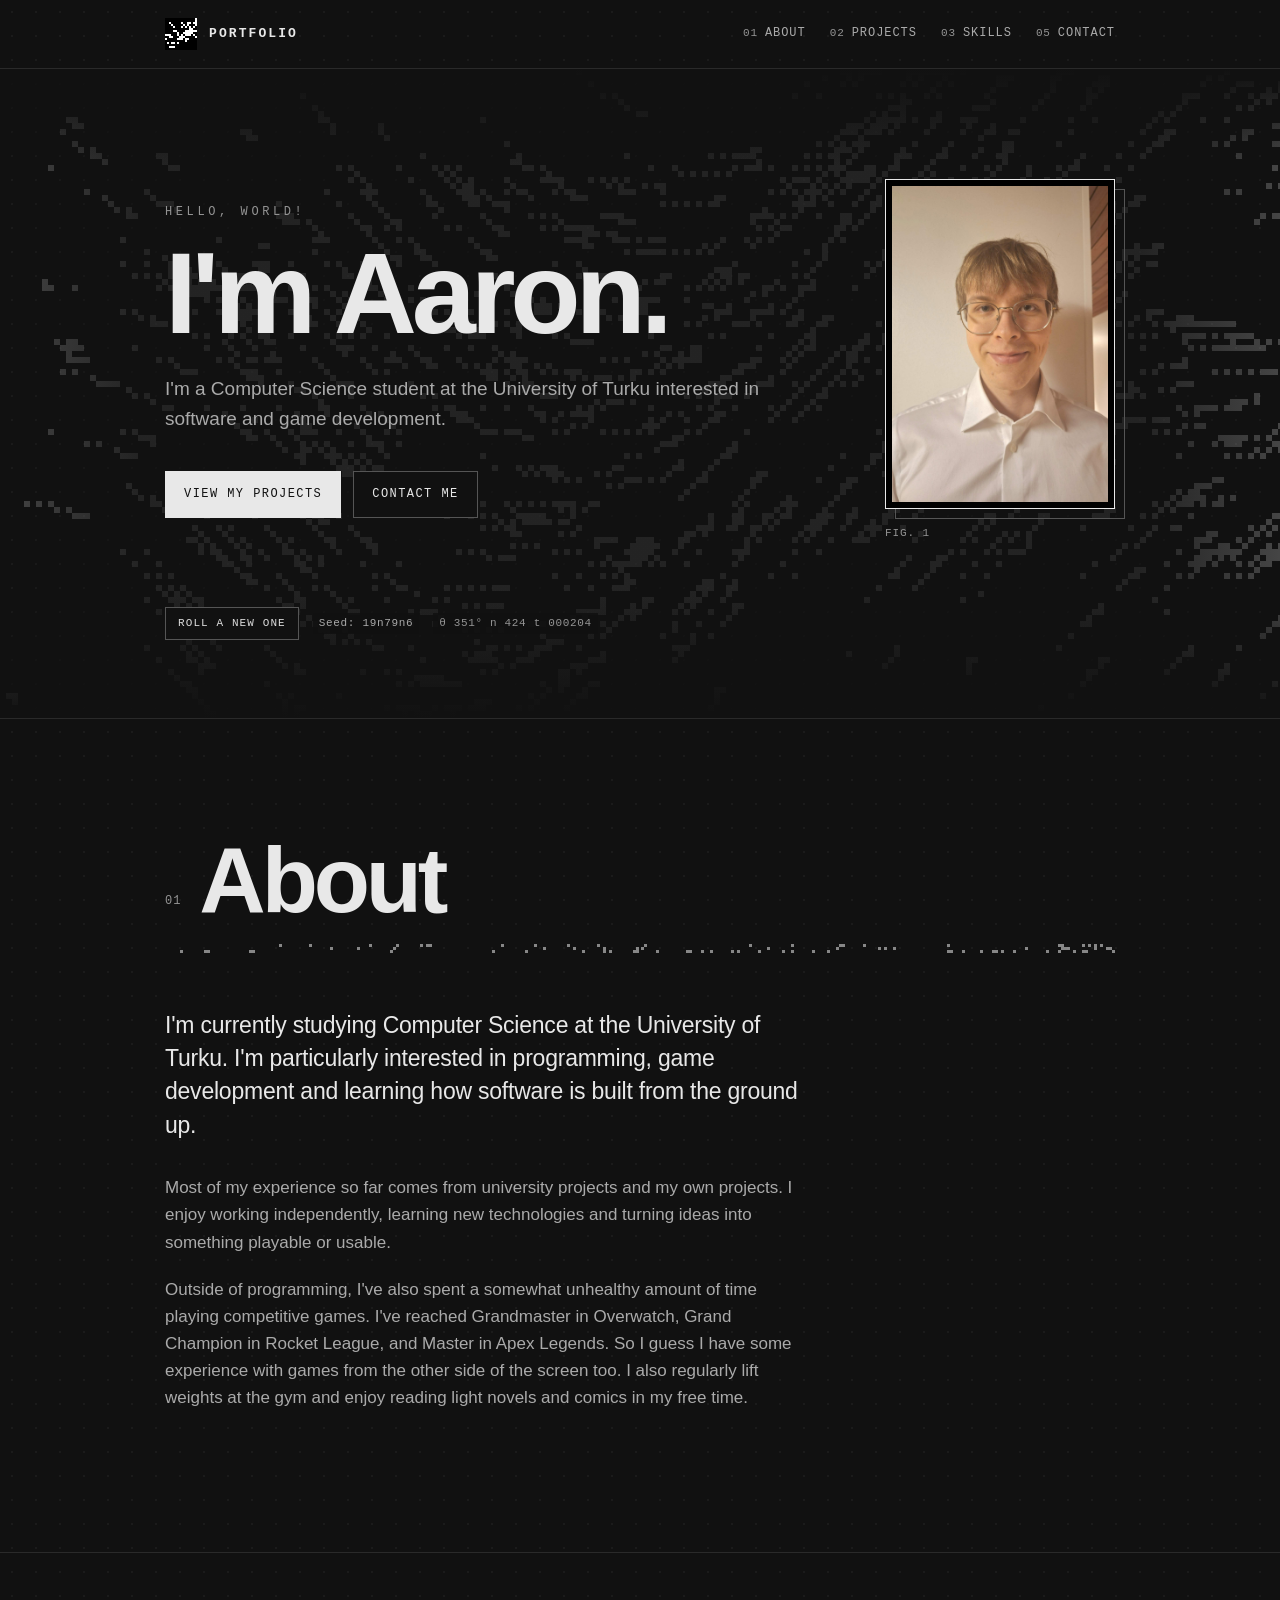
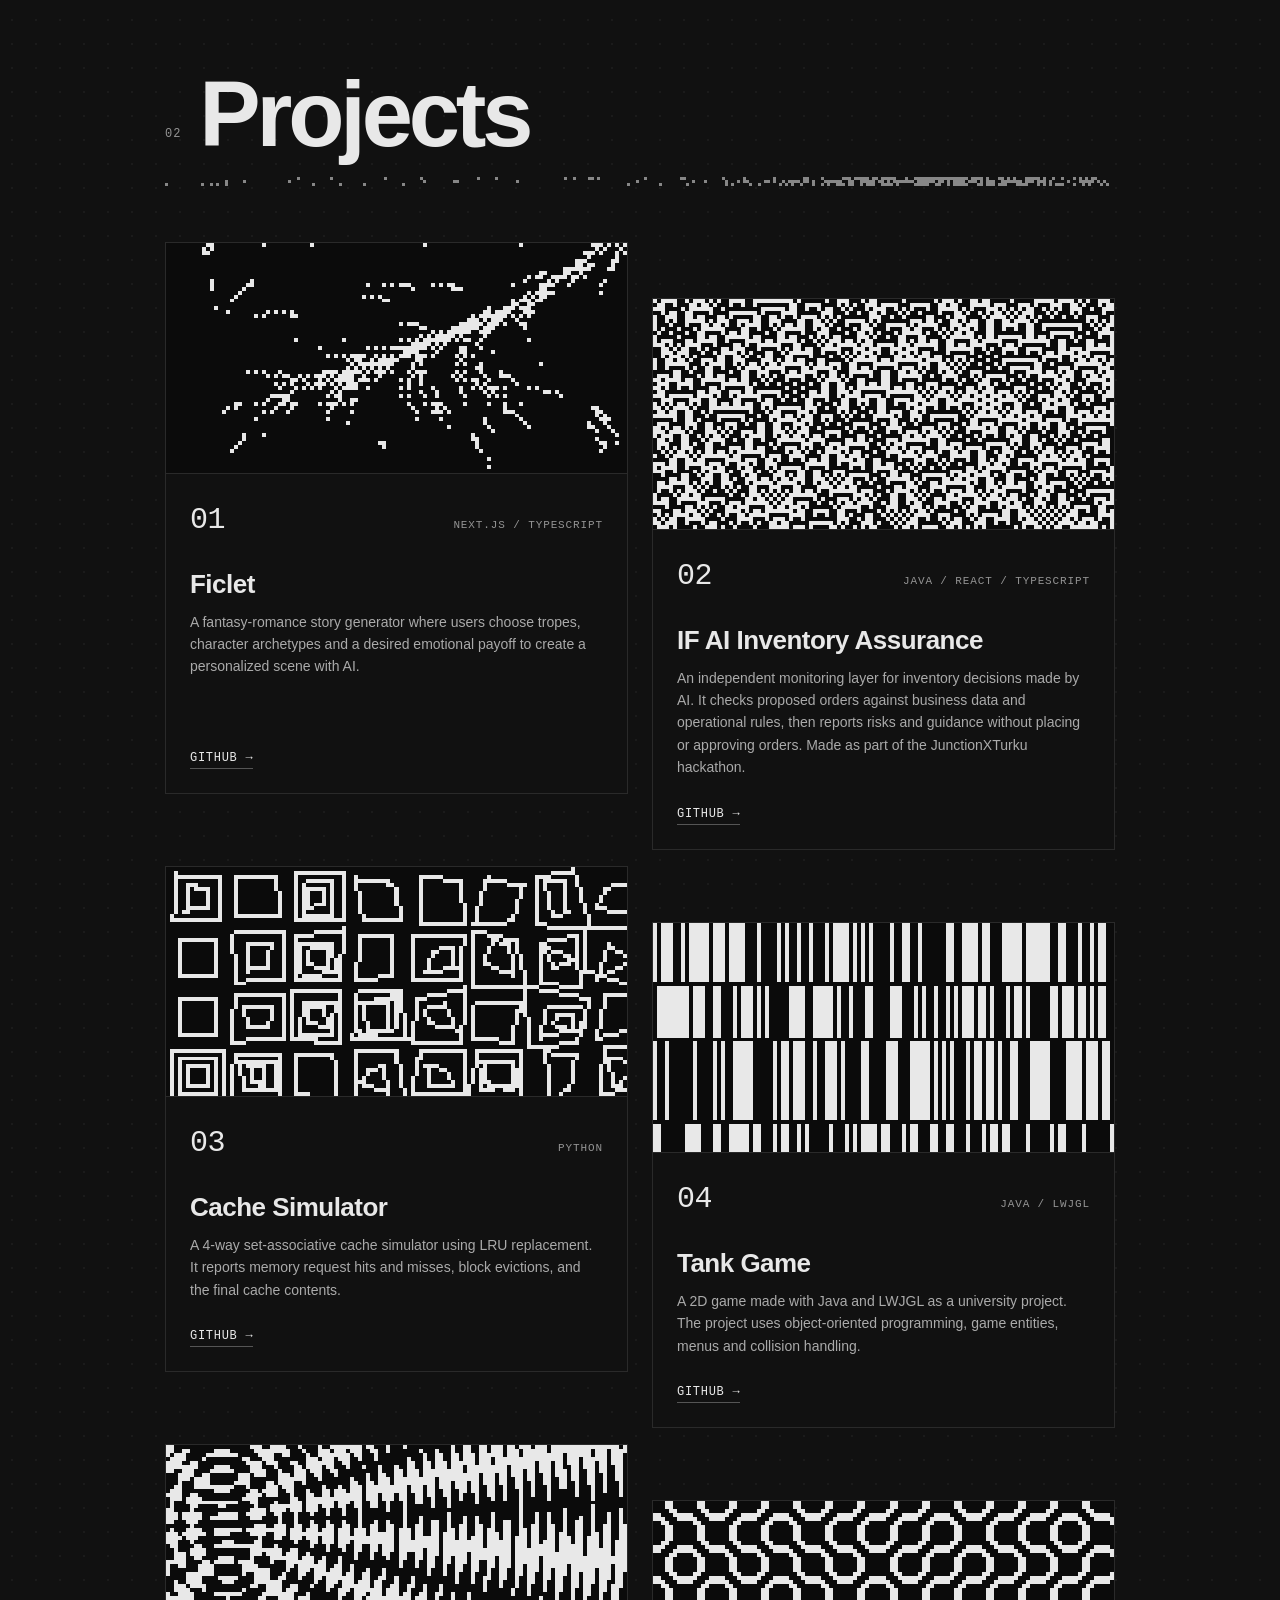
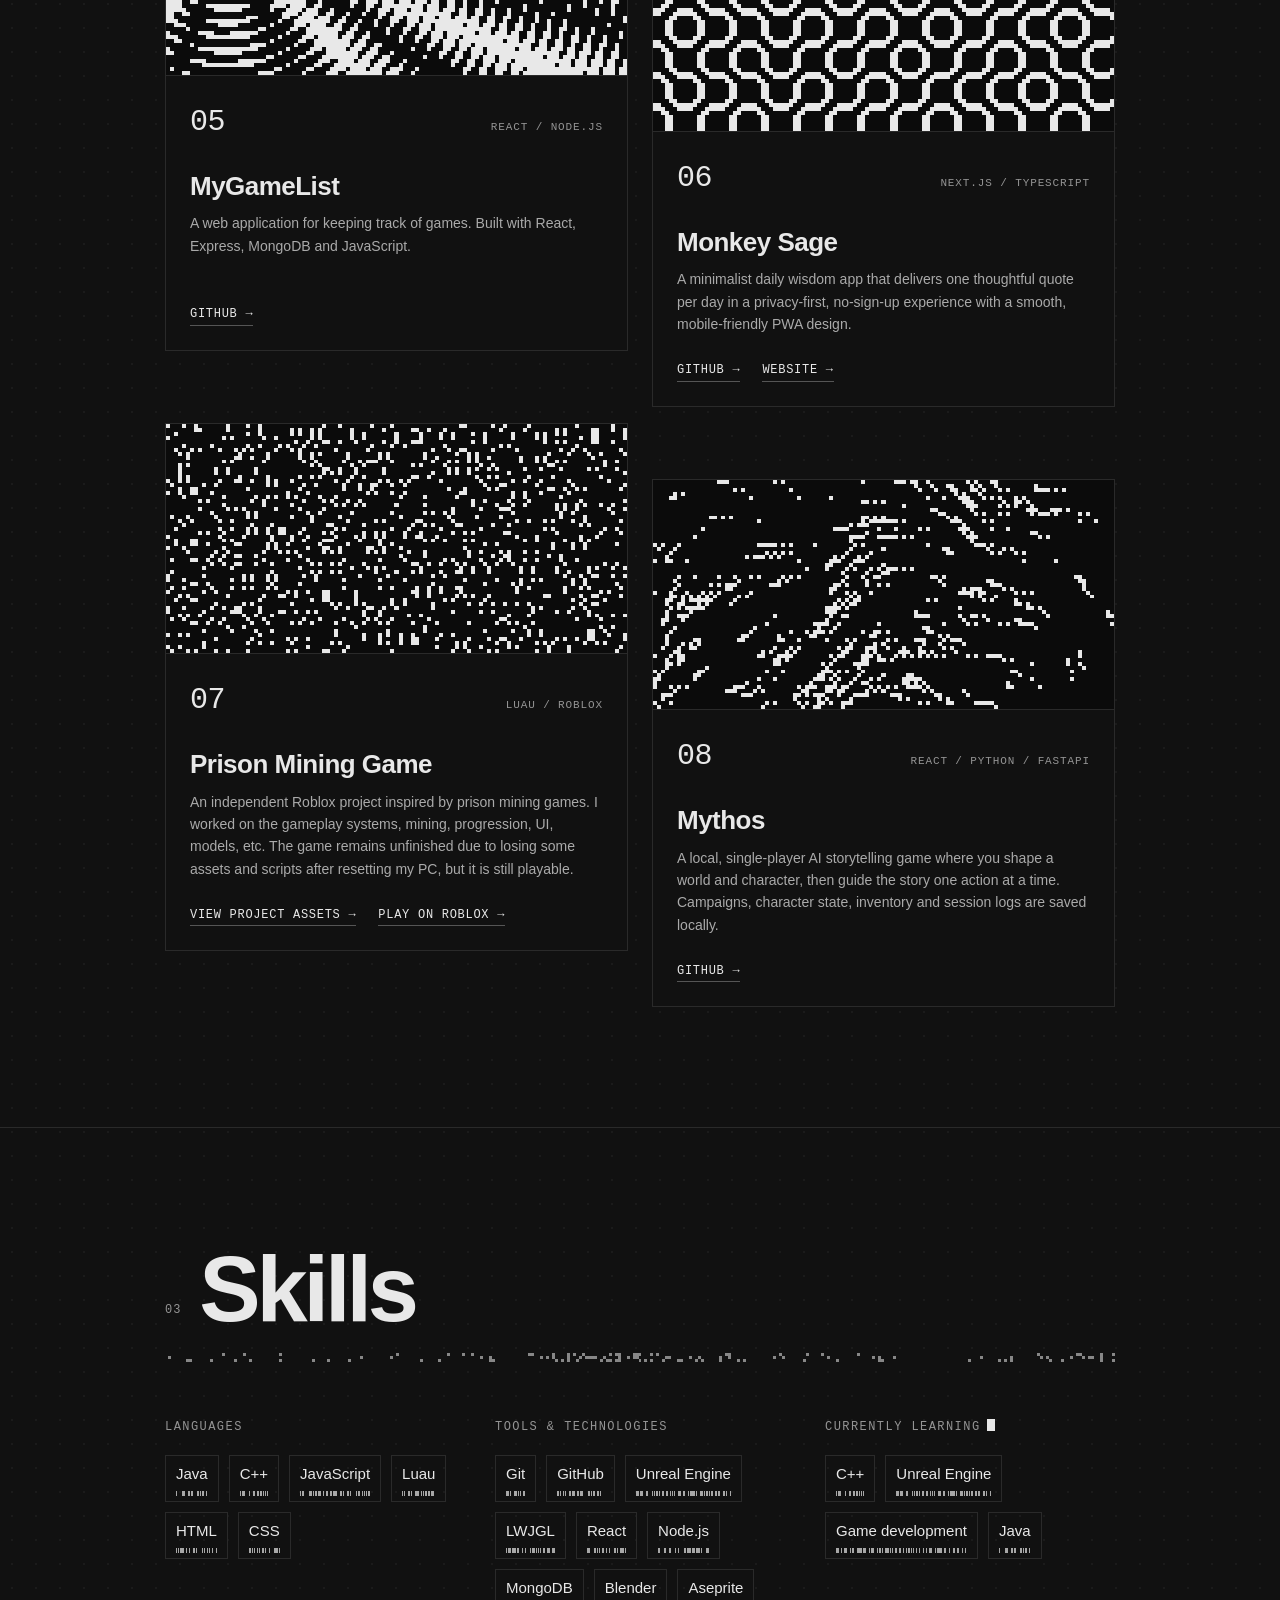
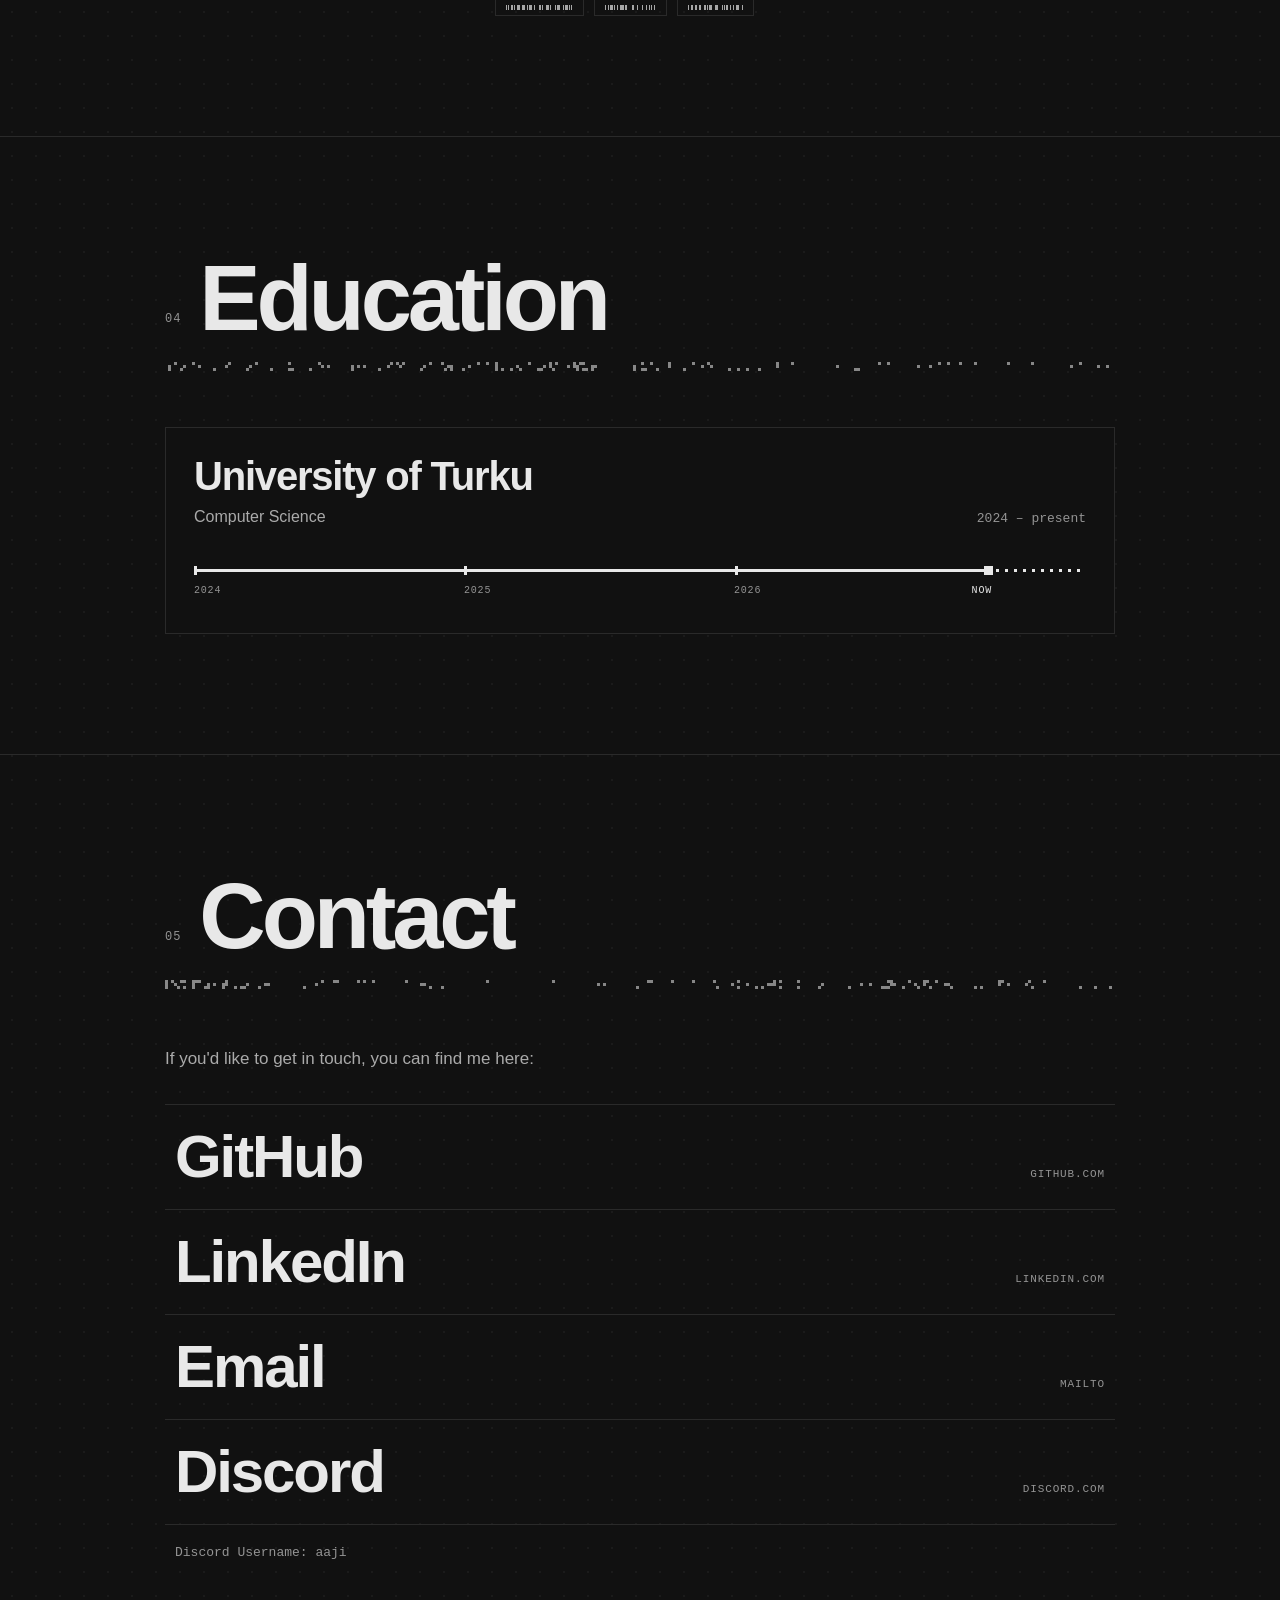
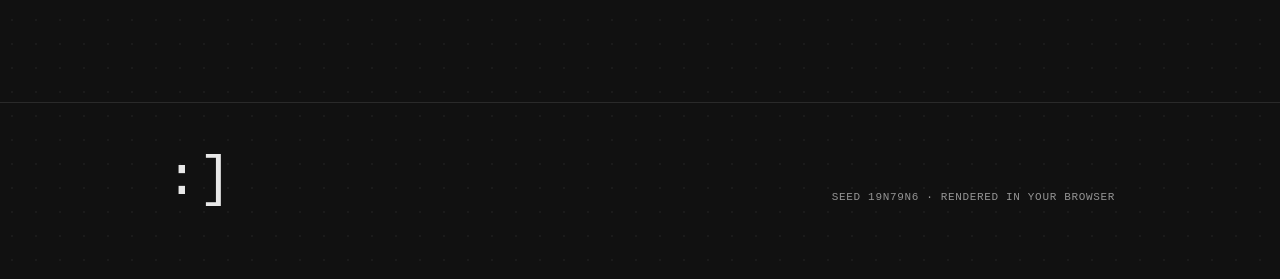
==== commit 247466d2: "drop portrait dither and about side table Co-Authored-By: Claude Opus 5.5 <noreply@anthropic.com>" ====
--- a/index.html
+++ b/index.html
@@ -73,12 +73,8 @@
                 <figure class="portrait">
                     <div class="portrait-frame">
                         <img src="images/Mugshot.jpg" alt="Mugshot" class="profile-picture">
-                        <canvas class="portrait-dither" aria-hidden="true"></canvas>
-                    </div>
-                    <figcaption aria-hidden="true">
-                        <span>Fig. 1</span>
-                        <span>1-bit / Atkinson</span>
-                    </figcaption>
+                    </div>
+                    <figcaption aria-hidden="true">Fig. 1</figcaption>
                 </figure>
 
             </div>
@@ -103,45 +99,27 @@
                     <canvas class="rule" aria-hidden="true"></canvas>
                 </div>
 
-                <div class="about-grid">
-
-                    <div class="about-body">
-                        <p>
-                            I'm currently studying Computer Science at the University of Turku.
-                            I'm particularly interested in programming, game development and
-                            learning how software is built from the ground up.
-                        </p>
-
-                        <p>
-                            Most of my experience so far comes from university projects
-                            and my own projects. I enjoy working independently, learning
-                            new technologies and turning ideas into something playable or usable.
-                        </p>
-
-                        <p>
-                            Outside of programming, I've also spent a somewhat unhealthy amount of time
-                            playing competitive games. I've reached Grandmaster in Overwatch,
-                            Grand Champion in Rocket League, and Master in Apex Legends.
-                            So I guess I have some experience with games
-                            from the other side of the screen too.
-                            I also regularly lift weights at the gym and enjoy reading light novels and comics in my free time.
-                        </p>
-                    </div>
-
-                    <aside class="marginalia" aria-hidden="true">
-                        <p class="marginalia-title">Other side of the screen</p>
-                        <dl>
-                            <div><dt>Overwatch</dt><dd>Grandmaster</dd></div>
-                            <div><dt>Rocket League</dt><dd>Grand Champion</dd></div>
-                            <div><dt>Apex Legends</dt><dd>Master</dd></div>
-                        </dl>
-                        <p class="marginalia-title">Also</p>
-                        <dl>
-                            <div><dt>Gym</dt><dd>Weights</dd></div>
-                            <div><dt>Reading</dt><dd>Light novels, comics</dd></div>
-                        </dl>
-                    </aside>
-
+                <div class="about-body">
+                    <p>
+                        I'm currently studying Computer Science at the University of Turku.
+                        I'm particularly interested in programming, game development and
+                        learning how software is built from the ground up.
+                    </p>
+
+                    <p>
+                        Most of my experience so far comes from university projects
+                        and my own projects. I enjoy working independently, learning
+                        new technologies and turning ideas into something playable or usable.
+                    </p>
+
+                    <p>
+                        Outside of programming, I've also spent a somewhat unhealthy amount of time
+                        playing competitive games. I've reached Grandmaster in Overwatch,
+                        Grand Champion in Rocket League, and Master in Apex Legends.
+                        So I guess I have some experience with games
+                        from the other side of the screen too.
+                        I also regularly lift weights at the gym and enjoy reading light novels and comics in my free time.
+                    </p>
                 </div>
 
             </div>
--- a/style.css
+++ b/style.css
@@ -253,7 +253,7 @@
 }
 
 
-/* Portrait: the photo, re-printed as 1-bit by identity.js. Hover for the original. */
+/* Portrait */
 
 .portrait {
     justify-self: end;
@@ -284,34 +284,9 @@
     height: 100%;
     object-fit: cover;
     object-position: center 38%;
-    transition: opacity 300ms ease;
-}
-
-.portrait-dither {
-    position: absolute;
-    top: 6px;
-    left: 6px;
-    width: calc(100% - 12px);
-    height: calc(100% - 12px);
-    image-rendering: pixelated;
-    transition: opacity 300ms ease;
-}
-
-.portrait-frame.is-dithered .profile-picture {
-    opacity: 0;
-}
-
-.portrait-frame.is-dithered:hover .profile-picture {
-    opacity: 1;
-}
-
-.portrait-frame.is-dithered:hover .portrait-dither {
-    opacity: 0;
 }
 
 .portrait figcaption {
-    display: flex;
-    justify-content: space-between;
     margin-top: 16px;
 
     font-family: var(--mono);
@@ -458,12 +433,6 @@
 
 /* ABOUT */
 
-.about-grid {
-    display: grid;
-    grid-template-columns: minmax(0, 1fr) 250px;
-    gap: 64px;
-}
-
 .about-body p {
     max-width: 640px;
     margin-bottom: 20px;
@@ -476,43 +445,6 @@
     line-height: 1.45;
     letter-spacing: -0.01em;
     color: var(--fg);
-}
-
-.marginalia {
-    align-self: start;
-    padding-top: 14px;
-    border-top: 1px solid var(--fg);
-
-    font-family: var(--mono);
-    font-size: 11px;
-    letter-spacing: 0.06em;
-    text-transform: uppercase;
-}
-
-.marginalia-title {
-    margin-bottom: 10px;
-    color: var(--faint);
-}
-
-.marginalia dl {
-    margin-bottom: 28px;
-}
-
-.marginalia dl div {
-    display: flex;
-    justify-content: space-between;
-    gap: 12px;
-    padding: 7px 0;
-    border-bottom: 1px dashed var(--line-strong);
-}
-
-.marginalia dt {
-    color: var(--faint);
-}
-
-.marginalia dd {
-    color: var(--fg);
-    text-align: right;
 }
 
 
@@ -978,19 +910,6 @@
 
 /* MOBILE */
 
-@media (max-width: 860px) {
-
-    .about-grid {
-        grid-template-columns: 1fr;
-        gap: 40px;
-    }
-
-    .marginalia {
-        max-width: 420px;
-    }
-
-}
-
 @media (max-width: 700px) {
 
     :root {
@@ -1098,15 +1017,10 @@
     .glyph,
     .rule,
     .timeline,
-    .portrait-dither,
     .portrait-frame::after,
     .scroll-readout,
     .footer-seed {
         display: none !important;
     }
 
-    .portrait-frame.is-dithered .profile-picture {
-        opacity: 1;
-    }
-
-}
+}
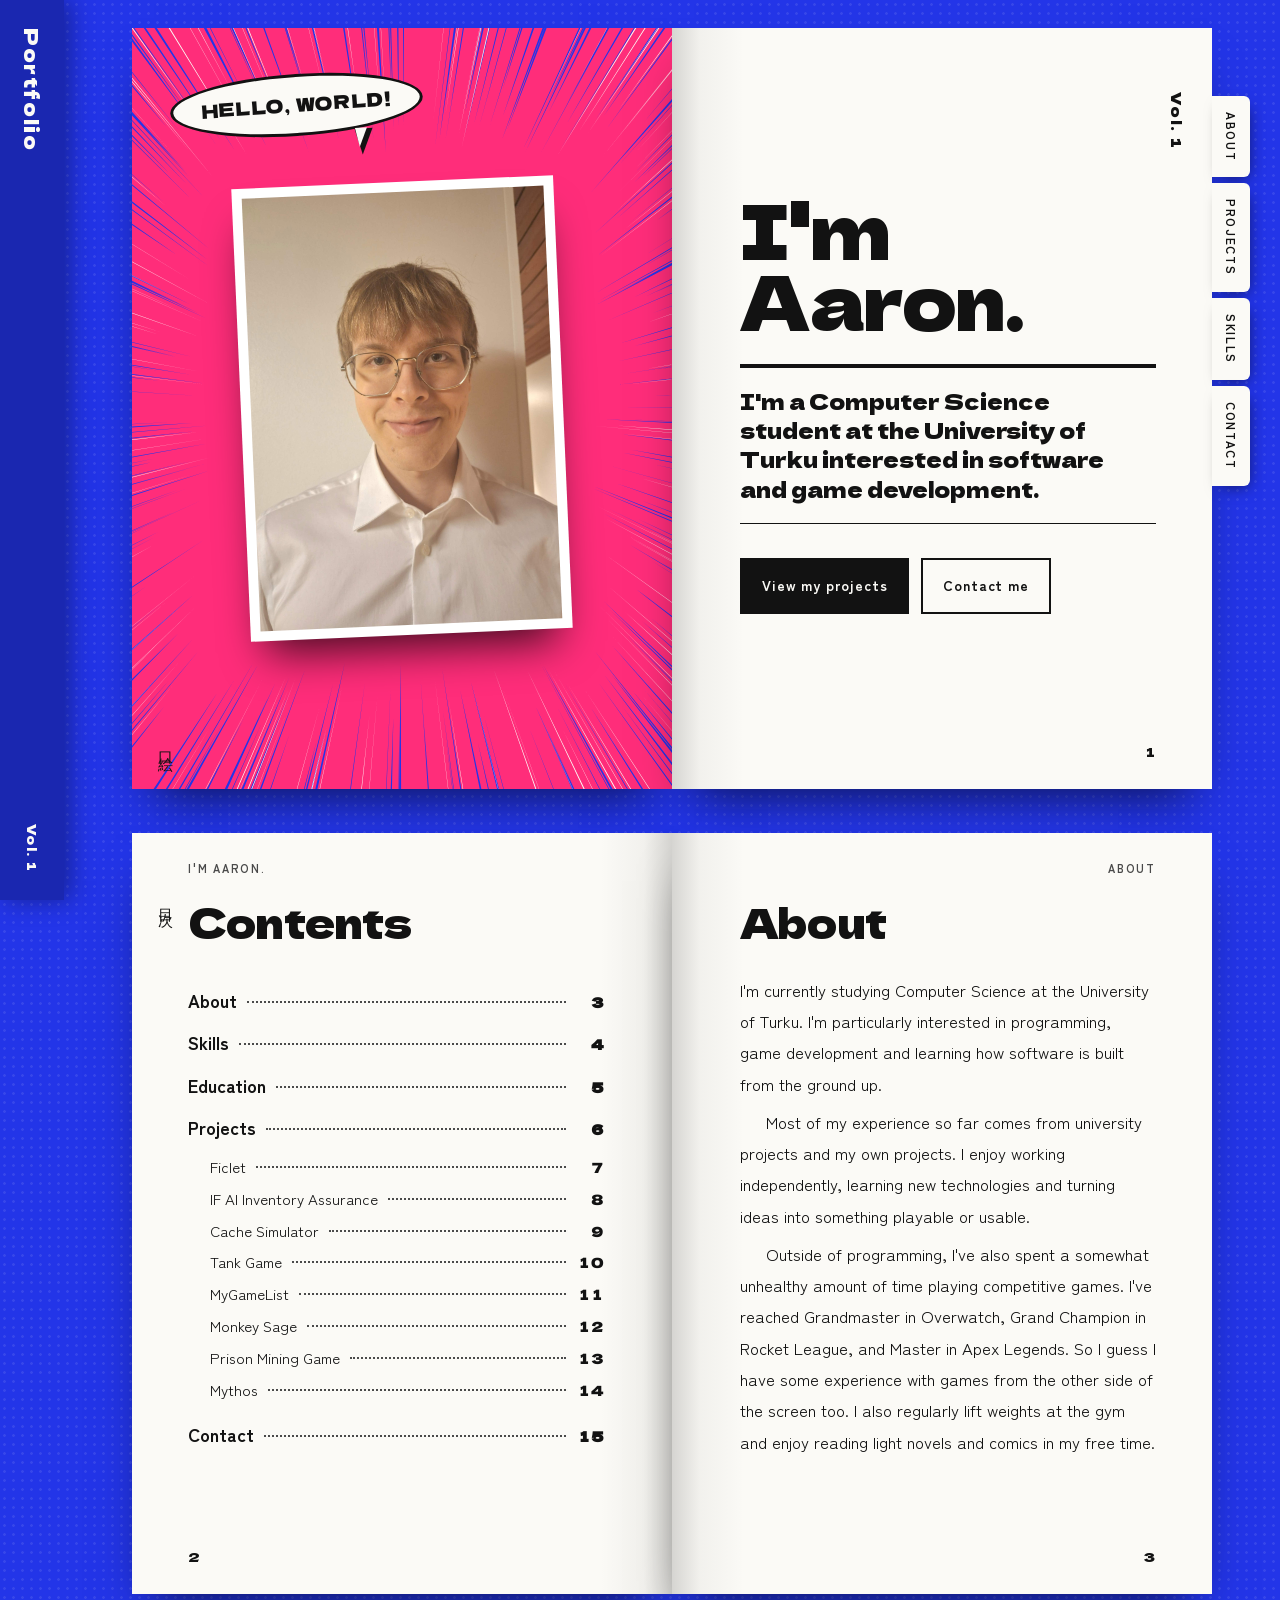
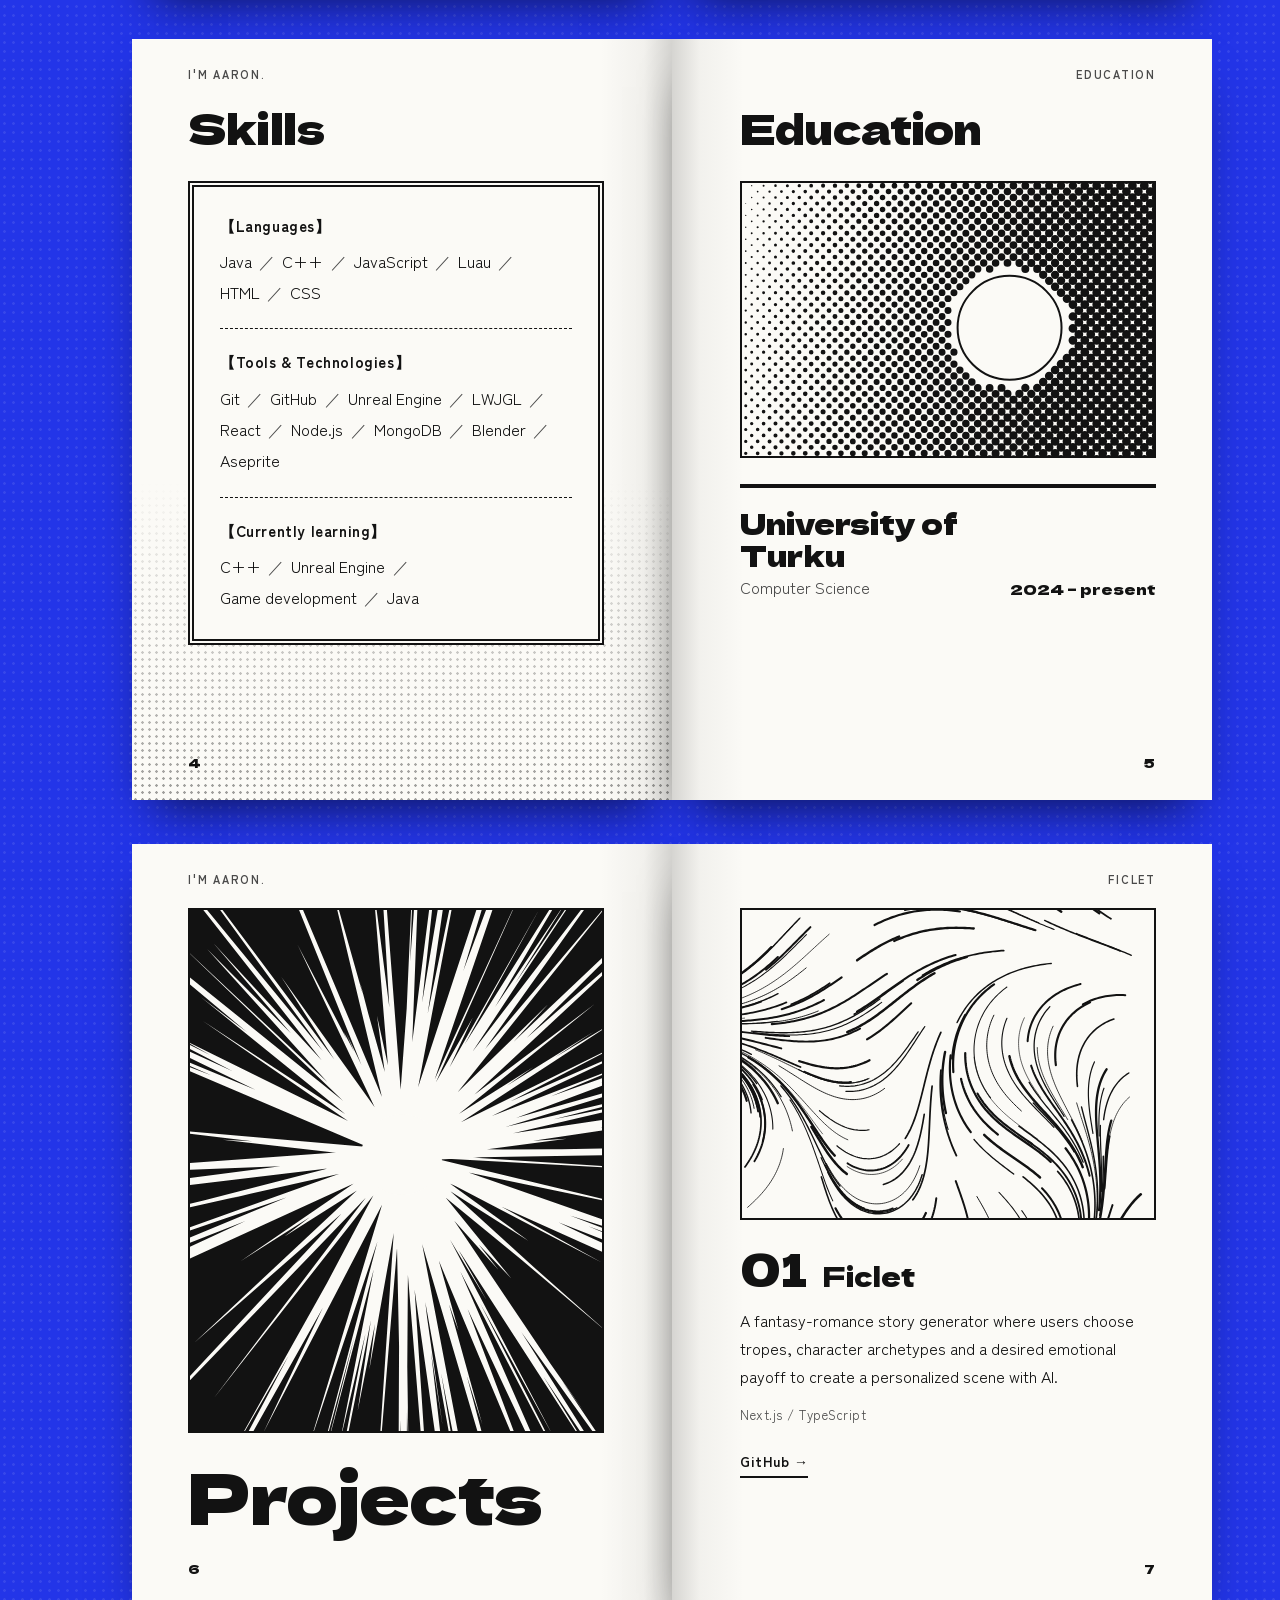
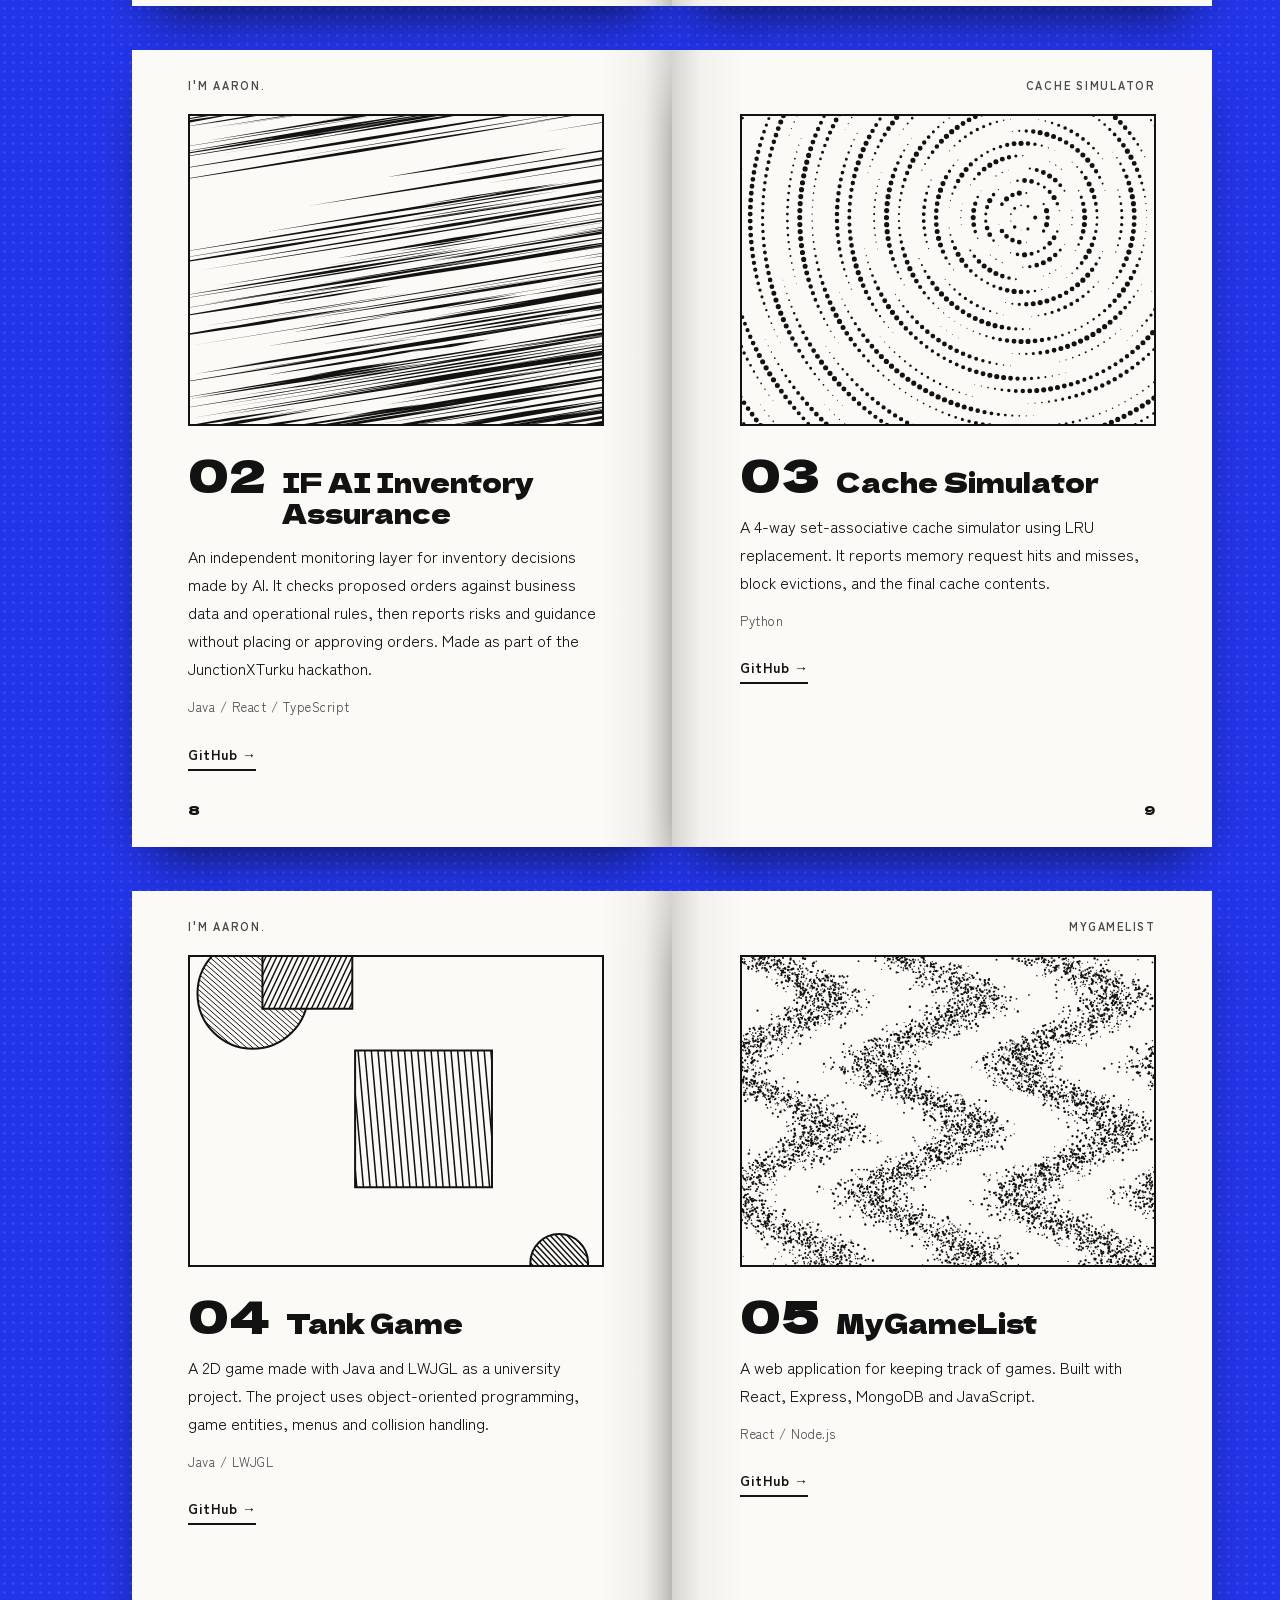
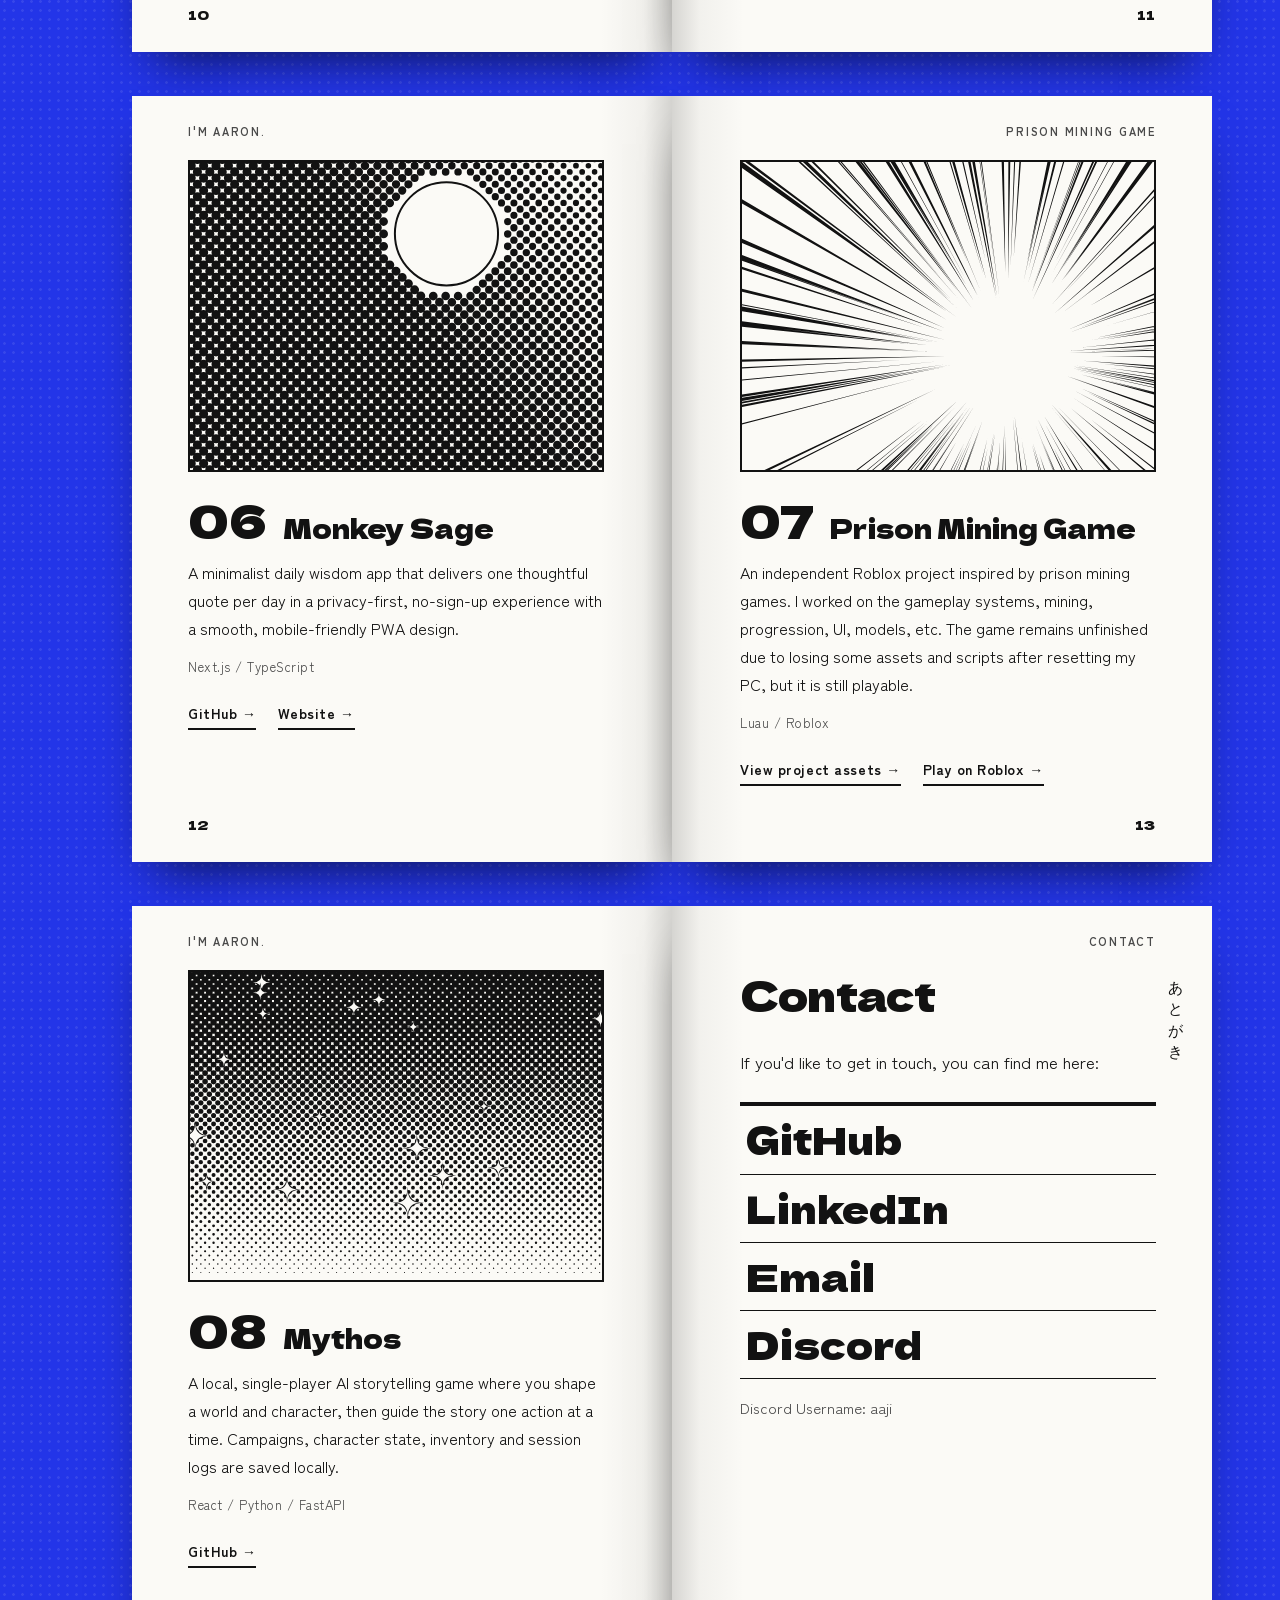
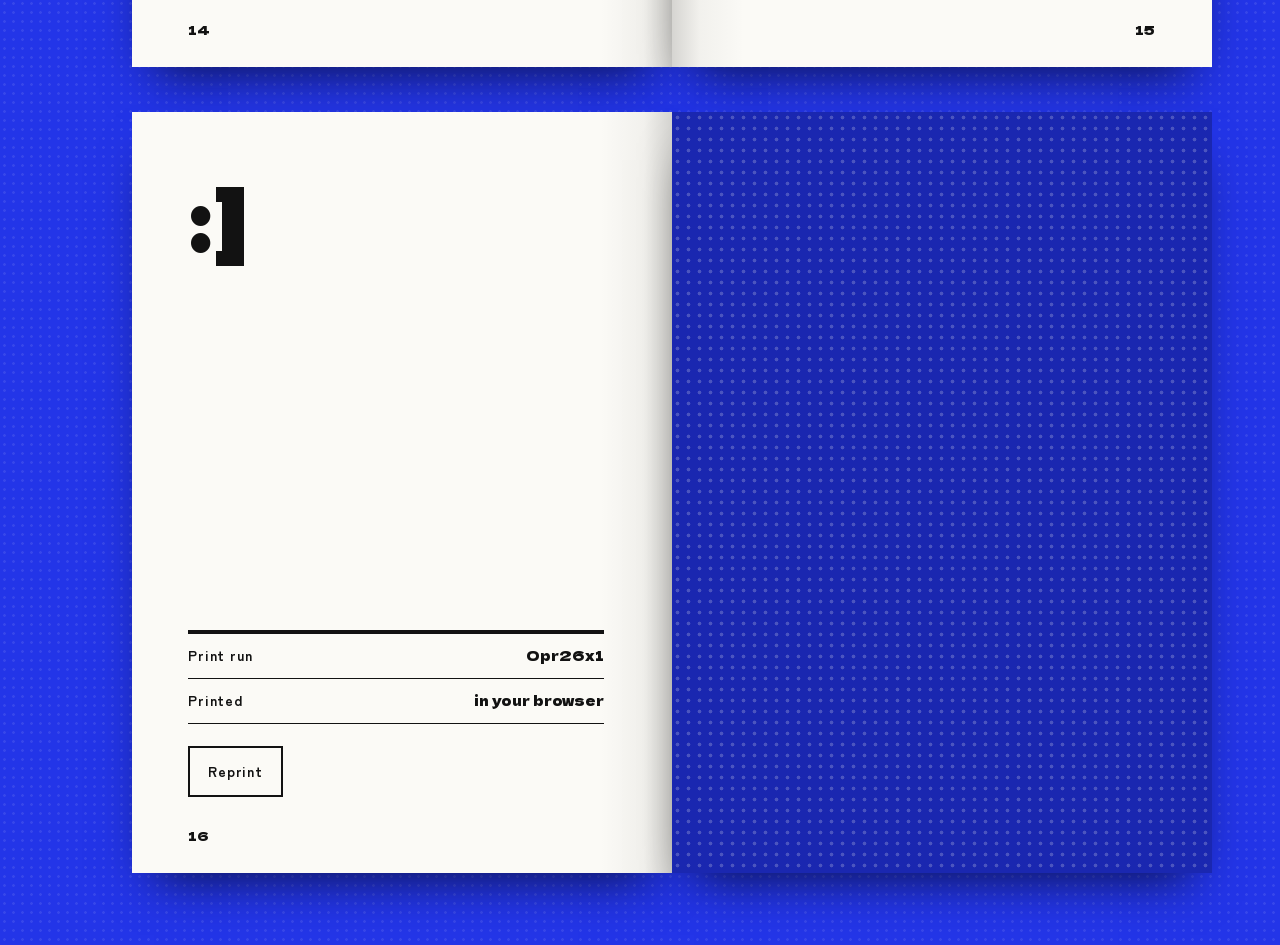
==== commit 3dd813b0: "redesign as Light Novel, Volume 1 Co-Authored-By: Claude Opus 5.5 <noreply@anthropic.com>" ====
--- a/index.html
+++ b/index.html
@@ -6,7 +6,7 @@
 
     <title>My Portfolio</title>
 
-    <!-- Link previews: images/og.png is identity.js's OG output for the seed "Aaron" -->
+    <!-- Link previews: images/og.png is a capture of the colour-insert spread -->
     <meta property="og:title" content="My Portfolio">
     <meta property="og:type" content="website">
     <meta property="og:url" content="https://aaji123.github.io/portfolio/">
@@ -15,8 +15,10 @@
     <meta property="og:image:width" content="1200">
     <meta property="og:image:height" content="630">
     <meta name="twitter:card" content="summary_large_image">
+    <meta name="theme-color" content="#2335e8">
 
     <script>document.documentElement.classList.add("js");</script>
+    <link rel="preload" href="fonts/dela-gothic-one-400-latin.woff2" as="font" type="font/woff2" crossorigin>
     <link rel="stylesheet" href="style.css">
 </head>
 
@@ -24,493 +26,485 @@
 
     <a class="skip-link" href="#about">Skip to content</a>
 
-    <header class="masthead">
+    <!-- The book's spine and its thumb-index tabs -->
+    <header class="spine">
         <nav>
-            <a href="#" class="logo">
-                <canvas class="sigil" width="16" height="16" aria-hidden="true"></canvas>
-                <span>Portfolio</span>
-            </a>
+            <a href="#" class="logo">Portfolio</a>
+            <span class="spine-volume" aria-hidden="true">Vol. 1</span>
 
             <div class="nav-links">
-                <a href="#about"><span class="idx" aria-hidden="true">01</span>About</a>
-                <a href="#projects"><span class="idx" aria-hidden="true">02</span>Projects</a>
-                <a href="#skills"><span class="idx" aria-hidden="true">03</span>Skills</a>
-                <a href="#contact"><span class="idx" aria-hidden="true">05</span>Contact</a>
+                <a href="#about">About</a>
+                <a href="#projects">Projects</a>
+                <a href="#skills">Skills</a>
+                <a href="#contact">Contact</a>
             </div>
         </nav>
     </header>
 
 
-    <main class="score">
-
-        <!-- INTRO -->
-
-        <section class="hero">
-
-            <div class="identity" aria-hidden="true">
-                <canvas class="identity-canvas" aria-hidden="true"></canvas>
-                <div class="identity-scrim"></div>
-            </div>
-
-            <div class="wrap hero-grid">
-
-                <div class="hero-text">
-                    <p class="small-title">HELLO, WORLD!</p>
-
-                    <h1>I'm Aaron.</h1>
-
-                    <p class="intro">
-                        I'm a Computer Science student at the University of Turku
-                        interested in software and game development.
-                    </p>
-
-                    <div class="buttons">
-                        <a href="#projects" class="button">View my projects</a>
-                        <a href="#contact" class="button secondary">Contact me</a>
-                    </div>
-                </div>
-
-                <figure class="portrait">
-                    <div class="portrait-frame">
-                        <img src="images/Mugshot.jpg" alt="Mugshot" class="profile-picture">
-                    </div>
-                    <figcaption aria-hidden="true">Fig. 1</figcaption>
-                </figure>
-
-            </div>
-
-            <div class="wrap readout" hidden>
-                <button type="button" class="identity-roll">Roll a new one</button>
-                <span class="identity-seed" aria-live="polite"></span>
-                <span class="readout-data" aria-hidden="true"></span>
-            </div>
-
+    <main class="book">
+
+        <!-- SPREAD 1: colour insert | title page -->
+
+        <div class="page verso page--insert">
+            <canvas class="focus-lines" aria-hidden="true"></canvas>
+            <figure class="insert-photo">
+                <img src="images/Mugshot.jpg" alt="Mugshot" class="profile-picture">
+            </figure>
+            <p class="small-title balloon">HELLO, WORLD!</p>
+            <span class="page-mark" lang="ja" aria-hidden="true">口絵</span>
+        </div>
+
+        <section class="page recto page--title hero" aria-labelledby="title">
+            <div class="title-block">
+                <h1 id="title">I'm Aaron.</h1>
+
+                <p class="intro">
+                    I'm a Computer Science student at the University of Turku
+                    interested in software and game development.
+                </p>
+
+                <div class="buttons">
+                    <a href="#projects" class="button">View my projects</a>
+                    <a href="#contact" class="button secondary">Contact me</a>
+                </div>
+            </div>
+
+            <span class="volume-mark" aria-hidden="true">Vol. 1</span>
+            <span class="folio" aria-hidden="true">1</span>
         </section>
 
 
-        <!-- ABOUT -->
-
-        <section id="about" class="section">
-            <div class="wrap">
-
-                <div class="section-head">
-                    <span class="idx" aria-hidden="true">01</span>
-                    <h2>About</h2>
-                    <canvas class="rule" aria-hidden="true"></canvas>
-                </div>
-
-                <div class="about-body">
-                    <p>
-                        I'm currently studying Computer Science at the University of Turku.
-                        I'm particularly interested in programming, game development and
-                        learning how software is built from the ground up.
-                    </p>
-
-                    <p>
-                        Most of my experience so far comes from university projects
-                        and my own projects. I enjoy working independently, learning
-                        new technologies and turning ideas into something playable or usable.
-                    </p>
-
-                    <p>
-                        Outside of programming, I've also spent a somewhat unhealthy amount of time
-                        playing competitive games. I've reached Grandmaster in Overwatch,
-                        Grand Champion in Rocket League, and Master in Apex Legends.
-                        So I guess I have some experience with games
-                        from the other side of the screen too.
-                        I also regularly lift weights at the gym and enjoy reading light novels and comics in my free time.
-                    </p>
-                </div>
-
-            </div>
+        <!-- SPREAD 2: contents | about -->
+
+        <nav class="page verso page--contents" aria-labelledby="contents-title">
+            <span class="running-head" aria-hidden="true">I'm Aaron.</span>
+            <h2 id="contents-title">Contents</h2>
+            <span class="page-mark page-mark--ink" lang="ja" aria-hidden="true">目次</span>
+
+            <ol class="contents">
+                <li><a href="#about"><span>About</span><span class="leader" aria-hidden="true"></span><span class="pg">3</span></a></li>
+                <li><a href="#skills"><span>Skills</span><span class="leader" aria-hidden="true"></span><span class="pg">4</span></a></li>
+                <li><a href="#education"><span>Education</span><span class="leader" aria-hidden="true"></span><span class="pg">5</span></a></li>
+                <li>
+                    <a href="#projects"><span>Projects</span><span class="leader" aria-hidden="true"></span><span class="pg">6</span></a>
+                    <ol class="contents-episodes">
+                        <li><a href="#ficlet"><span>Ficlet</span><span class="leader" aria-hidden="true"></span><span class="pg">7</span></a></li>
+                        <li><a href="#ifai"><span>IF AI Inventory Assurance</span><span class="leader" aria-hidden="true"></span><span class="pg">8</span></a></li>
+                        <li><a href="#cache-simulator"><span>Cache Simulator</span><span class="leader" aria-hidden="true"></span><span class="pg">9</span></a></li>
+                        <li><a href="#tank-game"><span>Tank Game</span><span class="leader" aria-hidden="true"></span><span class="pg">10</span></a></li>
+                        <li><a href="#mygamelist"><span>MyGameList</span><span class="leader" aria-hidden="true"></span><span class="pg">11</span></a></li>
+                        <li><a href="#monkey-sage"><span>Monkey Sage</span><span class="leader" aria-hidden="true"></span><span class="pg">12</span></a></li>
+                        <li><a href="#prison-mining-game"><span>Prison Mining Game</span><span class="leader" aria-hidden="true"></span><span class="pg">13</span></a></li>
+                        <li><a href="#mythos"><span>Mythos</span><span class="leader" aria-hidden="true"></span><span class="pg">14</span></a></li>
+                    </ol>
+                </li>
+                <li><a href="#contact"><span>Contact</span><span class="leader" aria-hidden="true"></span><span class="pg">15</span></a></li>
+            </ol>
+
+            <span class="folio" aria-hidden="true">2</span>
+        </nav>
+
+        <section id="about" class="page recto page--prose">
+            <span class="running-head" aria-hidden="true">About</span>
+
+            <h2>About</h2>
+
+            <div class="about-body">
+                <p>
+                    I'm currently studying Computer Science at the University of Turku.
+                    I'm particularly interested in programming, game development and
+                    learning how software is built from the ground up.
+                </p>
+
+                <p>
+                    Most of my experience so far comes from university projects
+                    and my own projects. I enjoy working independently, learning
+                    new technologies and turning ideas into something playable or usable.
+                </p>
+
+                <p>
+                    Outside of programming, I've also spent a somewhat unhealthy amount of time
+                    playing competitive games. I've reached Grandmaster in Overwatch,
+                    Grand Champion in Rocket League, and Master in Apex Legends.
+                    So I guess I have some experience with games
+                    from the other side of the screen too.
+                    I also regularly lift weights at the gym and enjoy reading light novels and comics in my free time.
+                </p>
+            </div>
+
+            <span class="folio" aria-hidden="true">3</span>
         </section>
 
 
-        <!-- PROJECTS -->
-
-        <section id="projects" class="section">
-            <div class="wrap">
-
-                <div class="section-head">
-                    <span class="idx" aria-hidden="true">02</span>
-                    <h2>Projects</h2>
-                    <canvas class="rule" aria-hidden="true"></canvas>
-                </div>
-
-                <div class="projects">
-
-                    <article class="project">
-                        <canvas class="glyph" aria-hidden="true"></canvas>
-                        <div class="project-body">
-
-                            <div class="project-top">
-                                <span>01</span>
-                                <span>Next.js / TypeScript</span>
-                            </div>
-
-                            <h3>Ficlet</h3>
-
-                            <p>
-                                A fantasy-romance story generator where users choose tropes,
-                                character archetypes and a desired emotional payoff to create
-                                a personalized scene with AI.
-                            </p>
-
-                            <div class="project-links">
-                                <a href="https://github.com/aaji123/ficlet" target="_blank" rel="noopener noreferrer">GitHub →</a>
-                            </div>
-
-                        </div>
-                    </article>
-
-
-                    <article class="project">
-                        <canvas class="glyph" aria-hidden="true"></canvas>
-                        <div class="project-body">
-
-                            <div class="project-top">
-                                <span>02</span>
-                                <span>Java / React / TypeScript</span>
-                            </div>
-
-                            <h3>IF AI Inventory Assurance</h3>
-
-                            <p>
-                                An independent monitoring layer for inventory decisions made by
-                                AI. It checks proposed orders against business data and
-                                operational rules, then reports risks and guidance without
-                                placing or approving orders. Made as part of the JunctionXTurku
-                                hackathon.
-                            </p>
-
-                            <div class="project-links">
-                                <a href="https://github.com/sucary/ifai" target="_blank" rel="noopener noreferrer">
-                                    GitHub →
-                                </a>
-                            </div>
-
-                        </div>
-                    </article>
-
-
-                    <article class="project">
-                        <canvas class="glyph" aria-hidden="true"></canvas>
-                        <div class="project-body">
-
-                            <div class="project-top">
-                                <span>03</span>
-                                <span>Python</span>
-                            </div>
-
-                            <h3>Cache Simulator</h3>
-
-                            <p>
-                                A 4-way set-associative cache simulator using LRU replacement.
-                                It reports memory request hits and misses, block evictions,
-                                and the final cache contents.
-                            </p>
-
-                            <div class="project-links">
-                                <a href="https://github.com/aaji123/cache_sim" target="_blank" rel="noopener noreferrer">
-                                    GitHub →
-                                </a>
-                            </div>
-
-                        </div>
-                    </article>
-
-
-                    <article class="project">
-                        <canvas class="glyph" aria-hidden="true"></canvas>
-                        <div class="project-body">
-
-                            <div class="project-top">
-                                <span>04</span>
-                                <span>Java / LWJGL</span>
-                            </div>
-
-                            <h3>Tank Game</h3>
-
-                            <p>
-                                A 2D game made with Java and LWJGL as a university
-                                project. The project uses object-oriented programming,
-                                game entities, menus and collision handling.
-                            </p>
-
-                            <div class="project-links">
-                                <a href="https://github.com/aaji123/lwjgl-tank-game" target="_blank" rel="noopener noreferrer">
-                                    GitHub →
-                                </a>
-                            </div>
-
-                        </div>
-                    </article>
-
-
-                    <article class="project">
-                        <canvas class="glyph" aria-hidden="true"></canvas>
-                        <div class="project-body">
-
-                            <div class="project-top">
-                                <span>05</span>
-                                <span>React / Node.js</span>
-                            </div>
-
-                            <h3>MyGameList</h3>
-
-                            <p>
-                                A web application for keeping track of games.
-                                Built with React, Express, MongoDB and JavaScript.
-                            </p>
-
-                            <div class="project-links">
-                                <a href="https://github.com/aaji123/MyGameList" target="_blank" rel="noopener noreferrer">
-                                    GitHub →
-                                </a>
-                            </div>
-
-                        </div>
-                    </article>
-
-
-                    <article class="project">
-                        <canvas class="glyph" aria-hidden="true"></canvas>
-                        <div class="project-body">
-
-                            <div class="project-top">
-                                <span>06</span>
-                                <span>Next.js / TypeScript</span>
-                            </div>
-
-                            <h3>Monkey Sage</h3>
-
-                            <p>
-                                A minimalist daily wisdom app that delivers one thoughtful quote
-                                per day in a privacy-first, no-sign-up experience with a smooth,
-                                mobile-friendly PWA design.
-                            </p>
-
-                            <div class="project-links">
-                                <a href="https://github.com/aaji123/monkeysage" target="_blank" rel="noopener noreferrer">
-                                    GitHub →
-                                </a>
-
-                                <a href="https://monkeysage.vercel.app/" target="_blank" rel="noopener noreferrer">
-                                    Website →
-                                </a>
-                            </div>
-
-                        </div>
-                    </article>
-
-
-                    <article class="project">
-                        <canvas class="glyph" aria-hidden="true"></canvas>
-                        <div class="project-body">
-
-                            <div class="project-top">
-                                <span>07</span>
-                                <span>Luau / Roblox</span>
-                            </div>
-
-                            <h3>Prison Mining Game</h3>
-
-                            <p>
-                                An independent Roblox project inspired by prison mining games.
-                                I worked on the gameplay systems, mining, progression, UI, models, etc.
-                                The game remains unfinished due to losing some assets and scripts after
-                                resetting my PC, but it is still playable.
-                            </p>
-
-                            <div class="project-links">
-                                <a href="roblox.html">View project assets →</a>
-
-                                <a
-                                    href="https://ro.blox.com/Ebh5?af_dp=roblox%3A%2F%2Fnavigation%2Fgame_details%3FgameId%3D10768466064&af_web_dp=https%3A%2F%2Fwww.roblox.com%2Fgames%2F115770962165833"
-                                    target="_blank"
-                                    rel="noopener noreferrer"
-                                >
-                                    Play on Roblox →
-                                </a>
-                            </div>
-
-                        </div>
-                    </article>
-
-
-                    <article class="project">
-                        <canvas class="glyph" aria-hidden="true"></canvas>
-                        <div class="project-body">
-
-                            <div class="project-top">
-                                <span>08</span>
-                                <span>React / Python / FastAPI</span>
-                            </div>
-
-                            <h3>Mythos</h3>
-
-                            <p>
-                                A local, single-player AI storytelling game where you shape a world
-                                and character, then guide the story one action at a time. Campaigns,
-                                character state, inventory and session logs are saved locally.
-                            </p>
-
-                            <div class="project-links">
-                                <a href="https://github.com/aaji123/text-rpg-ai" target="_blank" rel="noopener noreferrer">
-                                    GitHub →
-                                </a>
-                            </div>
-
-                        </div>
-                    </article>
-
-                </div>
-
-            </div>
+        <!-- SPREAD 3: skills | education -->
+
+        <section id="skills" class="page verso page--status">
+            <span class="running-head" aria-hidden="true">I'm Aaron.</span>
+
+            <h2>Skills</h2>
+
+            <div class="status-window">
+
+                <div class="status-group">
+                    <h3>Languages</h3>
+                    <ul class="tags">
+                        <li>Java</li>
+                        <li>C++</li>
+                        <li>JavaScript</li>
+                        <li>Luau</li>
+                        <li>HTML</li>
+                        <li>CSS</li>
+                    </ul>
+                </div>
+
+                <div class="status-group">
+                    <h3>Tools &amp; Technologies</h3>
+                    <ul class="tags">
+                        <li>Git</li>
+                        <li>GitHub</li>
+                        <li>Unreal Engine</li>
+                        <li>LWJGL</li>
+                        <li>React</li>
+                        <li>Node.js</li>
+                        <li>MongoDB</li>
+                        <li>Blender</li>
+                        <li>Aseprite</li>
+                    </ul>
+                </div>
+
+                <div class="status-group learning">
+                    <h3>Currently learning</h3>
+                    <ul class="tags">
+                        <li>C++</li>
+                        <li>Unreal Engine</li>
+                        <li>Game development</li>
+                        <li>Java</li>
+                    </ul>
+                </div>
+
+            </div>
+
+            <span class="folio" aria-hidden="true">4</span>
         </section>
 
-
-        <!-- SKILLS -->
-
-        <section id="skills" class="section">
-            <div class="wrap">
-
-                <div class="section-head">
-                    <span class="idx" aria-hidden="true">03</span>
-                    <h2>Skills</h2>
-                    <canvas class="rule" aria-hidden="true"></canvas>
-                </div>
-
-                <div class="skills-list">
-
-                    <div>
-                        <h3>Languages</h3>
-                        <ul class="tags">
-                            <li>Java</li>
-                            <li>C++</li>
-                            <li>JavaScript</li>
-                            <li>Luau</li>
-                            <li>HTML</li>
-                            <li>CSS</li>
-                        </ul>
-                    </div>
-
-                    <div>
-                        <h3>Tools &amp; Technologies</h3>
-                        <ul class="tags">
-                            <li>Git</li>
-                            <li>GitHub</li>
-                            <li>Unreal Engine</li>
-                            <li>LWJGL</li>
-                            <li>React</li>
-                            <li>Node.js</li>
-                            <li>MongoDB</li>
-                            <li>Blender</li>
-                            <li>Aseprite</li>
-                        </ul>
-                    </div>
-
-                    <div class="learning">
-                        <h3>Currently learning</h3>
-                        <ul class="tags">
-                            <li>C++</li>
-                            <li>Unreal Engine</li>
-                            <li>Game development</li>
-                            <li>Java</li>
-                        </ul>
-                    </div>
-
-                </div>
-
-            </div>
+        <section id="education" class="page recto page--education">
+            <span class="running-head" aria-hidden="true">Education</span>
+
+            <h2>Education</h2>
+
+            <canvas class="plate plate--wide" aria-hidden="true"></canvas>
+
+            <div class="education-item">
+                <div>
+                    <h3>University of Turku</h3>
+                    <p>Computer Science</p>
+                </div>
+
+                <span>2024 – present</span>
+            </div>
+
+            <span class="folio" aria-hidden="true">5</span>
         </section>
 
 
-        <!-- EDUCATION -->
-
-        <section id="education" class="section">
-            <div class="wrap">
-
-                <div class="section-head">
-                    <span class="idx" aria-hidden="true">04</span>
-                    <h2>Education</h2>
-                    <canvas class="rule" aria-hidden="true"></canvas>
-                </div>
-
-                <div class="education-item">
-
-                    <div>
-                        <h3>University of Turku</h3>
-                        <p>Computer Science</p>
-                    </div>
-
-                    <span>2024 – present</span>
-
-                    <div class="timeline" aria-hidden="true">
-                        <canvas class="timeline-canvas"></canvas>
-                        <div class="timeline-labels"></div>
-                    </div>
-
-                </div>
-
-            </div>
+        <!-- SPREADS 4–8: projects -->
+
+        <section class="chapter" aria-labelledby="projects-title">
+
+            <div id="projects" class="page verso page--opener">
+                <span class="running-head" aria-hidden="true">I'm Aaron.</span>
+                <canvas class="plate plate--opener" aria-hidden="true"></canvas>
+                <h2 id="projects-title">Projects</h2>
+                <span class="folio" aria-hidden="true">6</span>
+            </div>
+
+            <article id="ficlet" class="page recto project">
+                <span class="running-head" aria-hidden="true">Ficlet</span>
+                <canvas class="plate" aria-hidden="true"></canvas>
+
+                <div class="ep-head">
+                    <span class="ep-number">01</span>
+                    <h3>Ficlet</h3>
+                </div>
+
+                <p>
+                    A fantasy-romance story generator where users choose tropes,
+                    character archetypes and a desired emotional payoff to create
+                    a personalized scene with AI.
+                </p>
+
+                <p class="ep-stack">Next.js / TypeScript</p>
+
+                <div class="project-links">
+                    <a href="https://github.com/aaji123/ficlet" target="_blank" rel="noopener noreferrer">GitHub →</a>
+                </div>
+
+                <span class="folio" aria-hidden="true">7</span>
+            </article>
+
+            <article id="ifai" class="page verso project">
+                <span class="running-head" aria-hidden="true">I'm Aaron.</span>
+                <canvas class="plate" aria-hidden="true"></canvas>
+
+                <div class="ep-head">
+                    <span class="ep-number">02</span>
+                    <h3>IF AI Inventory Assurance</h3>
+                </div>
+
+                <p>
+                    An independent monitoring layer for inventory decisions made by
+                    AI. It checks proposed orders against business data and
+                    operational rules, then reports risks and guidance without
+                    placing or approving orders. Made as part of the JunctionXTurku
+                    hackathon.
+                </p>
+
+                <p class="ep-stack">Java / React / TypeScript</p>
+
+                <div class="project-links">
+                    <a href="https://github.com/sucary/ifai" target="_blank" rel="noopener noreferrer">
+                        GitHub →
+                    </a>
+                </div>
+
+                <span class="folio" aria-hidden="true">8</span>
+            </article>
+
+            <article id="cache-simulator" class="page recto project">
+                <span class="running-head" aria-hidden="true">Cache Simulator</span>
+                <canvas class="plate" aria-hidden="true"></canvas>
+
+                <div class="ep-head">
+                    <span class="ep-number">03</span>
+                    <h3>Cache Simulator</h3>
+                </div>
+
+                <p>
+                    A 4-way set-associative cache simulator using LRU replacement.
+                    It reports memory request hits and misses, block evictions,
+                    and the final cache contents.
+                </p>
+
+                <p class="ep-stack">Python</p>
+
+                <div class="project-links">
+                    <a href="https://github.com/aaji123/cache_sim" target="_blank" rel="noopener noreferrer">
+                        GitHub →
+                    </a>
+                </div>
+
+                <span class="folio" aria-hidden="true">9</span>
+            </article>
+
+            <article id="tank-game" class="page verso project">
+                <span class="running-head" aria-hidden="true">I'm Aaron.</span>
+                <canvas class="plate" aria-hidden="true"></canvas>
+
+                <div class="ep-head">
+                    <span class="ep-number">04</span>
+                    <h3>Tank Game</h3>
+                </div>
+
+                <p>
+                    A 2D game made with Java and LWJGL as a university
+                    project. The project uses object-oriented programming,
+                    game entities, menus and collision handling.
+                </p>
+
+                <p class="ep-stack">Java / LWJGL</p>
+
+                <div class="project-links">
+                    <a href="https://github.com/aaji123/lwjgl-tank-game" target="_blank" rel="noopener noreferrer">
+                        GitHub →
+                    </a>
+                </div>
+
+                <span class="folio" aria-hidden="true">10</span>
+            </article>
+
+            <article id="mygamelist" class="page recto project">
+                <span class="running-head" aria-hidden="true">MyGameList</span>
+                <canvas class="plate" aria-hidden="true"></canvas>
+
+                <div class="ep-head">
+                    <span class="ep-number">05</span>
+                    <h3>MyGameList</h3>
+                </div>
+
+                <p>
+                    A web application for keeping track of games.
+                    Built with React, Express, MongoDB and JavaScript.
+                </p>
+
+                <p class="ep-stack">React / Node.js</p>
+
+                <div class="project-links">
+                    <a href="https://github.com/aaji123/MyGameList" target="_blank" rel="noopener noreferrer">
+                        GitHub →
+                    </a>
+                </div>
+
+                <span class="folio" aria-hidden="true">11</span>
+            </article>
+
+            <article id="monkey-sage" class="page verso project">
+                <span class="running-head" aria-hidden="true">I'm Aaron.</span>
+                <canvas class="plate" aria-hidden="true"></canvas>
+
+                <div class="ep-head">
+                    <span class="ep-number">06</span>
+                    <h3>Monkey Sage</h3>
+                </div>
+
+                <p>
+                    A minimalist daily wisdom app that delivers one thoughtful quote
+                    per day in a privacy-first, no-sign-up experience with a smooth,
+                    mobile-friendly PWA design.
+                </p>
+
+                <p class="ep-stack">Next.js / TypeScript</p>
+
+                <div class="project-links">
+                    <a href="https://github.com/aaji123/monkeysage" target="_blank" rel="noopener noreferrer">
+                        GitHub →
+                    </a>
+
+                    <a href="https://monkeysage.vercel.app/" target="_blank" rel="noopener noreferrer">
+                        Website →
+                    </a>
+                </div>
+
+                <span class="folio" aria-hidden="true">12</span>
+            </article>
+
+            <article id="prison-mining-game" class="page recto project">
+                <span class="running-head" aria-hidden="true">Prison Mining Game</span>
+                <canvas class="plate" aria-hidden="true"></canvas>
+
+                <div class="ep-head">
+                    <span class="ep-number">07</span>
+                    <h3>Prison Mining Game</h3>
+                </div>
+
+                <p>
+                    An independent Roblox project inspired by prison mining games.
+                    I worked on the gameplay systems, mining, progression, UI, models, etc.
+                    The game remains unfinished due to losing some assets and scripts after
+                    resetting my PC, but it is still playable.
+                </p>
+
+                <p class="ep-stack">Luau / Roblox</p>
+
+                <div class="project-links">
+                    <a href="roblox.html">View project assets →</a>
+
+                    <a
+                        href="https://ro.blox.com/Ebh5?af_dp=roblox%3A%2F%2Fnavigation%2Fgame_details%3FgameId%3D10768466064&af_web_dp=https%3A%2F%2Fwww.roblox.com%2Fgames%2F115770962165833"
+                        target="_blank"
+                        rel="noopener noreferrer"
+                    >
+                        Play on Roblox →
+                    </a>
+                </div>
+
+                <span class="folio" aria-hidden="true">13</span>
+            </article>
+
+            <article id="mythos" class="page verso project">
+                <span class="running-head" aria-hidden="true">I'm Aaron.</span>
+                <canvas class="plate" aria-hidden="true"></canvas>
+
+                <div class="ep-head">
+                    <span class="ep-number">08</span>
+                    <h3>Mythos</h3>
+                </div>
+
+                <p>
+                    A local, single-player AI storytelling game where you shape a world
+                    and character, then guide the story one action at a time. Campaigns,
+                    character state, inventory and session logs are saved locally.
+                </p>
+
+                <p class="ep-stack">React / Python / FastAPI</p>
+
+                <div class="project-links">
+                    <a href="https://github.com/aaji123/text-rpg-ai" target="_blank" rel="noopener noreferrer">
+                        GitHub →
+                    </a>
+                </div>
+
+                <span class="folio" aria-hidden="true">14</span>
+            </article>
+
         </section>
 
 
-        <!-- CONTACT -->
-
-        <section id="contact" class="section">
-            <div class="wrap">
-
-                <div class="section-head">
-                    <span class="idx" aria-hidden="true">05</span>
-                    <h2>Contact</h2>
-                    <canvas class="rule" aria-hidden="true"></canvas>
-                </div>
-
-                <p class="contact-intro">
-                    If you'd like to get in touch, you can find me here:
-                </p>
-
-                <div class="contact-links">
-
-                    <a href="https://github.com/aaji123" target="_blank" rel="noopener noreferrer">
-                        GitHub
-                        <span class="meta" aria-hidden="true">github.com</span>
-                    </a>
-
-                    <a href="https://www.linkedin.com/in/aaron-pasanen-0b726a206/" target="_blank" rel="noopener noreferrer">
-                        LinkedIn
-                        <span class="meta" aria-hidden="true">linkedin.com</span>
-                    </a>
-
-                    <a href="mailto:aaron.pasanen@outlook.com">
-                        Email
-                        <span class="meta" aria-hidden="true">mailto</span>
-                    </a>
-
-                    <a href="https://discord.com/users/181715687792705537" target="_blank" rel="noopener noreferrer">
-                        Discord
-                        <span class="meta" aria-hidden="true">discord.com</span>
-                    </a>
-                    <span> Discord Username: aaji</span>
-
-                </div>
-
-            </div>
+        <!-- SPREAD 8 (recto): contact, set as the afterword -->
+
+        <section id="contact" class="page recto page--afterword">
+            <span class="running-head" aria-hidden="true">Contact</span>
+
+            <h2>Contact</h2>
+            <span class="page-mark page-mark--ink" lang="ja" aria-hidden="true">あとがき</span>
+
+            <p class="contact-intro">
+                If you'd like to get in touch, you can find me here:
+            </p>
+
+            <div class="contact-links">
+
+                <a href="https://github.com/aaji123" target="_blank" rel="noopener noreferrer">
+                    GitHub
+                </a>
+
+                <a href="https://www.linkedin.com/in/aaron-pasanen-0b726a206/" target="_blank" rel="noopener noreferrer">
+                    LinkedIn
+                </a>
+
+                <a href="mailto:aaron.pasanen@outlook.com">
+                    Email
+                </a>
+
+                <a href="https://discord.com/users/181715687792705537" target="_blank" rel="noopener noreferrer">
+                    Discord
+                </a>
+                <span> Discord Username: aaji</span>
+
+            </div>
+
+            <span class="folio" aria-hidden="true">15</span>
         </section>
 
     </main>
 
 
-    <footer>
-
-        <p>:]</p>
-        <span class="footer-seed" hidden></span>
+    <!-- LAST SPREAD: colophon | back endpaper -->
+
+    <footer class="book book--end">
+
+        <div class="page verso page--colophon">
+            <p>:]</p>
+
+            <dl class="colophon" hidden>
+                <div>
+                    <dt>Print run</dt>
+                    <dd class="identity-seed" aria-live="polite"></dd>
+                </div>
+                <div>
+                    <dt>Printed</dt>
+                    <dd>in your browser</dd>
+                </div>
+            </dl>
+
+            <button type="button" class="reprint" hidden>Reprint</button>
+
+            <span class="folio" aria-hidden="true">16</span>
+        </div>
+
+        <div class="page recto page--endpaper" aria-hidden="true"></div>
 
     </footer>
-
-    <div class="scroll-readout" aria-hidden="true" hidden></div>
 
 
     <script src="script.js"></script>
--- a/style.css
+++ b/style.css
@@ -1,22 +1,87 @@
 /*
- * SEED INSTRUMENT
- * A monochrome score: big grotesque type, small monospace annotations,
- * hairlines, and 1-bit graphics drawn by identity.js from one seed per visit.
+ * LIGHT NOVEL, VOLUME 1
+ * The portfolio as one open paperback on cobalt book cloth: paper pages,
+ * black ink, grey only as screentone dots, hot magenta for the colour insert.
  */
 
+@font-face {
+    font-family: "Dela Gothic One";
+    font-style: normal;
+    font-weight: 400;
+    font-display: swap;
+    src: url("fonts/dela-gothic-one-400-latin.woff2") format("woff2");
+    unicode-range: U+0000-00FF, U+0131, U+0152-0153, U+02BB-02BC, U+02C6, U+02DA, U+02DC, U+0304, U+0308, U+0329, U+2000-206F, U+20AC, U+2122, U+2191, U+2193, U+2212, U+2215, U+FEFF, U+FFFD;
+}
+
+@font-face {
+    font-family: "Dela Gothic One";
+    font-style: normal;
+    font-weight: 400;
+    font-display: swap;
+    src: url("fonts/dela-gothic-one-400-latin-ext.woff2") format("woff2");
+    unicode-range: U+0100-02BA, U+02BD-02C5, U+02C7-02CC, U+02CE-02D7, U+02DD-02FF, U+0304, U+0308, U+0329, U+1D00-1DBF, U+1E00-1E9F, U+1EF2-1EFF, U+2020, U+20A0-20AB, U+20AD-20C4, U+2113, U+2C60-2C7F, U+A720-A7FF;
+}
+
+@font-face {
+    font-family: "Zen Kaku Gothic New";
+    font-style: normal;
+    font-weight: 400;
+    font-display: swap;
+    src: url("fonts/zen-kaku-gothic-new-400-latin.woff2") format("woff2");
+    unicode-range: U+0000-00FF, U+0131, U+0152-0153, U+02BB-02BC, U+02C6, U+02DA, U+02DC, U+0304, U+0308, U+0329, U+2000-206F, U+20AC, U+2122, U+2191, U+2193, U+2212, U+2215, U+FEFF, U+FFFD;
+}
+
+@font-face {
+    font-family: "Zen Kaku Gothic New";
+    font-style: normal;
+    font-weight: 400;
+    font-display: swap;
+    src: url("fonts/zen-kaku-gothic-new-400-latin-ext.woff2") format("woff2");
+    unicode-range: U+0100-02BA, U+02BD-02C5, U+02C7-02CC, U+02CE-02D7, U+02DD-02FF, U+0304, U+0308, U+0329, U+1D00-1DBF, U+1E00-1E9F, U+1EF2-1EFF, U+2020, U+20A0-20AB, U+20AD-20C4, U+2113, U+2C60-2C7F, U+A720-A7FF;
+}
+
+@font-face {
+    font-family: "Zen Kaku Gothic New";
+    font-style: normal;
+    font-weight: 700;
+    font-display: swap;
+    src: url("fonts/zen-kaku-gothic-new-700-latin.woff2") format("woff2");
+    unicode-range: U+0000-00FF, U+0131, U+0152-0153, U+02BB-02BC, U+02C6, U+02DA, U+02DC, U+0304, U+0308, U+0329, U+2000-206F, U+20AC, U+2122, U+2191, U+2193, U+2212, U+2215, U+FEFF, U+FFFD;
+}
+
+@font-face {
+    font-family: "Zen Kaku Gothic New";
+    font-style: normal;
+    font-weight: 700;
+    font-display: swap;
+    src: url("fonts/zen-kaku-gothic-new-700-latin-ext.woff2") format("woff2");
+    unicode-range: U+0100-02BA, U+02BD-02C5, U+02C7-02CC, U+02CE-02D7, U+02DD-02FF, U+0304, U+0308, U+0329, U+1D00-1DBF, U+1E00-1E9F, U+1EF2-1EFF, U+2020, U+20A0-20AB, U+20AD-20C4, U+2113, U+2C60-2C7F, U+A720-A7FF;
+}
+
 :root {
-    --bg: #111;
-    --fg: #e8e8e8;
-    --muted: #aaa;
-    --faint: #949494;   /* smallest text colour: 6.2:1 on --bg */
-    --line: #2a2a2a;
-    --line-strong: #555;
-
-    --mono: ui-monospace, "Cascadia Mono", "SF Mono", Menlo, Consolas, "Liberation Mono", monospace;
-    --sans: "Helvetica Neue", Helvetica, Arial, sans-serif;
-
-    --wrap: 1000px;
-    --gutter: 25px;
+    --cloth: #2335e8;        /* book cloth: the field around the book */
+    --cloth-deep: #1a27b0;   /* the spine */
+    --paper: #fbfaf6;
+    --ink: #121212;
+    --ink-soft: #4a4a4a;     /* 8.6:1 on paper */
+    --magenta: #ff2d7a;      /* colour-insert ground and ink; never a text colour */
+
+    --display: "Dela Gothic One", "Yu Gothic", "Hiragino Sans", "Noto Sans JP", sans-serif;
+    --text: "Zen Kaku Gothic New", "Yu Gothic", "Hiragino Sans", "Noto Sans JP", sans-serif;
+
+    /* One spread fills the first viewport: two pages of 1 : 1.41 (bunko). */
+    --book: min(1200px, calc(100vw - 200px), calc((100vh - 56px) * 1.41));
+    --page-h: calc(var(--book) / 2 * 1.41);
+    --page-pad: 56px;
+    --gutter-pad: 68px;
+
+    --ease-out: cubic-bezier(0.16, 1, 0.3, 1);
+}
+
+@supports (height: 100svh) {
+    :root {
+        --book: min(1200px, calc(100vw - 200px), calc((100svh - 56px) * 1.41));
+    }
 }
 
 * {
@@ -27,16 +92,18 @@
 
 html {
     scroll-behavior: smooth;
-}
-
-/* Score paper: a faint dot grid, never brighter than #1a1a1a. */
+    scrollbar-color: var(--paper) var(--cloth-deep);
+}
+
+/* Book cloth: a fine white screentone over cobalt. */
 body {
-    background-color: var(--bg);
-    background-image: radial-gradient(rgba(255, 255, 255, 0.045) 1px, transparent 1.3px);
-    background-size: 24px 24px;
-    color: var(--fg);
-    font-family: var(--sans);
-    line-height: 1.6;
+    background-color: var(--cloth);
+    background-image: radial-gradient(rgba(255, 255, 255, 0.09) 1.1px, transparent 1.6px);
+    background-size: 9px 9px;
+    color: var(--ink);
+    font-family: var(--text);
+    font-size: 16px;
+    line-height: 1.7;
     -webkit-font-smoothing: antialiased;
 }
 
@@ -45,30 +112,25 @@
     text-decoration: none;
 }
 
-p {
-    color: var(--muted);
-}
-
 ::selection {
-    background: var(--fg);
-    color: var(--bg);
+    background: var(--magenta);
+    color: var(--ink);
 }
 
 :focus-visible {
-    outline: 2px solid var(--fg);
+    outline: 3px solid var(--magenta);
     outline-offset: 3px;
 }
 
 .skip-link {
     position: absolute;
-    z-index: 10;
-    top: 8px;
-    left: 8px;
-    padding: 8px 12px;
-    background: var(--fg);
-    color: var(--bg);
-    font-family: var(--mono);
-    font-size: 12px;
+    z-index: 20;
+    top: 10px;
+    left: 80px;
+    padding: 10px 14px;
+    background: var(--paper);
+    color: var(--ink);
+    font-weight: 700;
     transform: translateY(-200%);
 }
 
@@ -76,916 +138,1070 @@
     transform: none;
 }
 
-.wrap {
-    max-width: var(--wrap);
+
+/* SPINE AND THUMB-INDEX TABS */
+
+.spine {
+    position: fixed;
+    z-index: 10;
+    top: 0;
+    bottom: 0;
+    left: 0;
+    width: 64px;
+    background: var(--cloth-deep);
+    box-shadow: 6px 0 24px rgba(0, 0, 0, 0.35);
+}
+
+.spine nav {
+    height: 100%;
+    display: flex;
+    flex-direction: column;
+    align-items: center;
+    padding: 28px 0;
+}
+
+.spine :focus-visible {
+    outline-color: var(--paper);
+}
+
+.logo {
+    writing-mode: vertical-rl;
+    font-family: var(--display);
+    font-size: 20px;
+    letter-spacing: 0.08em;
+    color: var(--paper);
+}
+
+.spine-volume {
+    margin-top: auto;
+    writing-mode: vertical-rl;
+    font-family: var(--display);
+    font-size: 13px;
+    letter-spacing: 0.1em;
+    color: var(--paper);
+}
+
+/* Tabs stick out of the book's fore-edge, like a dictionary's thumb index. */
+.nav-links {
+    position: fixed;
+    top: 96px;
+    left: calc(50% + 32px + var(--book) / 2);
+    display: flex;
+    flex-direction: column;
+    gap: 6px;
+}
+
+.nav-links a {
+    display: block;
+    padding: 16px 9px;
+    writing-mode: vertical-rl;
+
+    background: var(--paper);
+    color: var(--ink);
+    border-radius: 0 6px 6px 0;
+    box-shadow: 4px 6px 16px -6px rgba(0, 0, 0, 0.6);
+
+    font-size: 12px;
+    font-weight: 700;
+    letter-spacing: 0.14em;
+    text-transform: uppercase;
+
+    transition: transform 200ms var(--ease-out), background 150ms ease;
+}
+
+.nav-links a:hover,
+.nav-links a[aria-current="true"] {
+    background: var(--magenta);
+    transform: translateX(4px);
+}
+
+
+/* THE BOOK */
+
+.book {
+    width: var(--book);
     margin: 0 auto;
-    padding: 0 var(--gutter);
-}
-
-.idx {
-    font-family: var(--mono);
-    font-size: 12px;
-    letter-spacing: 0.08em;
-    color: var(--faint);
-}
-
-
-/* MASTHEAD */
-
-.masthead {
-    border-bottom: 1px solid var(--line);
-}
-
-nav {
-    max-width: var(--wrap);
-    margin: auto;
-    padding: 18px var(--gutter);
-
-    display: flex;
-    flex-wrap: wrap;
-    justify-content: space-between;
-    align-items: center;
-    gap: 12px 24px;
-}
-
-.logo {
-    display: inline-flex;
-    align-items: center;
-    gap: 12px;
-
-    font-family: var(--mono);
-    font-size: 13px;
+    padding-left: 64px;
+    box-sizing: content-box;
+
+    display: grid;
+    grid-template-columns: 1fr 1fr;
+    row-gap: 44px;
+}
+
+main.book {
+    padding-top: 28px;
+}
+
+footer.book {
+    padding-top: 44px;
+    padding-bottom: 72px;
+}
+
+.chapter {
+    display: contents;
+}
+
+.page {
+    position: relative;
+    container-type: inline-size;
+    min-height: var(--page-h);
+    padding: 64px var(--page-pad) 76px;
+    background-color: var(--paper);
+    box-shadow: 0 26px 48px -22px rgba(0, 0, 0, 0.7);
+}
+
+/* The gutter: paper curving into the binding. */
+.verso {
+    padding-right: var(--gutter-pad);
+    background-image: linear-gradient(to left, rgba(18, 18, 18, 0.16), rgba(18, 18, 18, 0.04) 28px, rgba(18, 18, 18, 0) 72px);
+}
+
+.recto {
+    padding-left: var(--gutter-pad);
+    background-image: linear-gradient(to right, rgba(18, 18, 18, 0.16), rgba(18, 18, 18, 0.04) 28px, rgba(18, 18, 18, 0) 72px);
+}
+
+.running-head,
+.folio {
+    position: absolute;
+    z-index: 1;
+    font-size: 11px;
     font-weight: 700;
     letter-spacing: 0.16em;
     text-transform: uppercase;
-}
-
-.sigil {
+    color: var(--ink-soft);
+}
+
+.running-head {
+    top: 26px;
+}
+
+.folio {
+    bottom: 26px;
+    font-family: var(--display);
+    font-size: 13px;
+    font-weight: 400;
+    letter-spacing: 0.04em;
+    color: var(--ink);
+}
+
+.verso .running-head,
+.verso .folio {
+    left: var(--page-pad);
+}
+
+.recto .running-head,
+.recto .folio {
+    right: var(--page-pad);
+}
+
+/* A vertical Japanese mark, the way the genre labels its pages. */
+.page-mark {
+    position: absolute;
+    top: 64px;
+    writing-mode: vertical-rl;
+    font-family: var(--display);
+    font-size: 15px;
+    letter-spacing: 0.3em;
+    color: var(--paper);
+}
+
+.verso .page-mark {
+    left: 22px;
+}
+
+.recto .page-mark {
+    right: 22px;
+}
+
+.page-mark--ink {
+    color: var(--ink);
+}
+
+h2 {
+    margin: 4px 0 32px;
+    font-family: var(--display);
+    font-size: clamp(38px, 10cqi, 60px);
+    font-weight: 400;
+    line-height: 1;
+    letter-spacing: -0.02em;
+}
+
+
+/* Turning to a spread: a soft shadow lifts off the gutter once. */
+
+.js .page::before {
+    content: "";
+    position: absolute;
+    z-index: 2;
+    top: 0;
+    bottom: 0;
+    width: 55%;
+    opacity: 0;
+    pointer-events: none;
+}
+
+.js .verso::before {
+    right: 0;
+    background: linear-gradient(to left, rgba(18, 18, 18, 0.28), rgba(18, 18, 18, 0));
+}
+
+.js .recto::before {
+    left: 0;
+    background: linear-gradient(to right, rgba(18, 18, 18, 0.28), rgba(18, 18, 18, 0));
+}
+
+.js .page.is-turned::before {
+    animation: settle 900ms var(--ease-out) 1;
+}
+
+@keyframes settle {
+    from { opacity: 1; width: 100%; }
+    to   { opacity: 0; width: 20%; }
+}
+
+
+/* SPREAD 1: COLOUR INSERT */
+
+.page--insert {
+    display: grid;
+    place-items: center;
+    padding: 56px 40px;
+    overflow: hidden;
+    background-color: var(--magenta);
+    background-image: none;
+}
+
+/* On the insert the balloon owns the top corner, so the mark sits low. */
+.page--insert .page-mark {
+    top: auto;
+    bottom: 40px;
+    color: var(--ink);
+}
+
+.focus-lines {
+    position: absolute;
+    inset: 0;
+    width: 100%;
+    height: 100%;
+}
+
+.insert-photo {
+    position: relative;
+    width: min(70%, 380px);
+    padding: 10px;
+    background: #fff;
+    transform: rotate(-2.5deg);
+    box-shadow: 0 28px 44px -16px rgba(0, 0, 0, 0.75);
+}
+
+.profile-picture {
     display: block;
-    width: 32px;
-    height: 32px;
-    background: #000;
-    image-rendering: pixelated;
-}
-
-.nav-links {
-    display: flex;
-    flex-wrap: wrap;
-    gap: 6px 24px;
-
-    font-family: var(--mono);
-    font-size: 12px;
-    letter-spacing: 0.08em;
-    text-transform: uppercase;
-}
-
-.nav-links a {
-    color: var(--muted);
-}
-
-.nav-links a:hover {
-    color: var(--fg);
-}
-
-.nav-links .idx {
-    margin-right: 7px;
-    font-size: 11px;
-}
-
-
-/* HERO */
-
-.hero {
-    position: relative;
-    isolation: isolate;
-    min-height: 650px;
-    padding: 72px 0 40px;
-
+    width: 100%;
+    aspect-ratio: 230 / 330;
+    object-fit: cover;
+    object-position: center 38%;
+}
+
+
+/* SPREAD 1: TITLE PAGE */
+
+.page--title {
     display: flex;
     flex-direction: column;
     justify-content: center;
-
-    border-bottom: 1px solid var(--line);
-    overflow: hidden;
-}
-
-.hero-grid {
-    width: 100%;
-
-    display: grid;
-    grid-template-columns: minmax(0, 1fr) 230px;
-    align-items: center;
-    gap: 60px;
-}
-
-.small-title {
-    margin-bottom: 20px;
-
-    font-family: var(--mono);
-    font-size: 12px;
-    letter-spacing: 0.3em;
-    color: var(--faint);
+}
+
+/* "HELLO, WORLD!" is said by the photo: a manga speech balloon. */
+.balloon {
+    position: absolute;
+    z-index: 1;
+    top: 6%;
+    left: 7%;
+    padding: 18px 28px 20px;
+    background: var(--paper);
+    border: 3px solid var(--ink);
+    border-radius: 50%;
+    transform: rotate(-4deg);
+
+    font-family: var(--display);
+    font-size: clamp(15px, 4cqi, 22px);
+    letter-spacing: 0.04em;
+    line-height: 1;
+    white-space: nowrap;
+    color: var(--ink);
+}
+
+/* The tail: an ink wedge with a paper wedge inside it. */
+.balloon::before,
+.balloon::after {
+    content: "";
+    position: absolute;
+    right: 22%;
+    border-style: solid;
+    border-color: transparent;
+}
+
+.balloon::before {
+    bottom: -26px;
+    border-width: 26px 0 0 18px;
+    border-top-color: var(--ink);
+    transform: skewX(-24deg);
+}
+
+.balloon::after {
+    bottom: -18px;
+    right: calc(22% + 4px);
+    border-width: 19px 0 0 12px;
+    border-top-color: var(--paper);
+    transform: skewX(-24deg);
 }
 
 .hero h1 {
     margin-bottom: 30px;
-
-    font-size: clamp(52px, 9vw, 128px);
-    font-weight: 700;
-    line-height: 0.88;
-    letter-spacing: -0.045em;
-}
-
+    font-family: var(--display);
+    font-size: clamp(48px, 18cqi, 96px);
+    font-weight: 400;
+    line-height: 0.95;
+    letter-spacing: -0.02em;
+    text-wrap: balance;
+}
+
+/* The intro, set as the genre's famously long title. */
 .intro {
-    max-width: 600px;
-    font-size: 19px;
+    padding: 18px 0 20px;
+    border-top: 4px solid var(--ink);
+    border-bottom: 1px solid var(--ink);
+
+    font-family: var(--display);
+    font-size: clamp(19px, 5.2cqi, 26px);
+    line-height: 1.35;
+    color: var(--ink);
+    text-wrap: balance;
 }
 
 .buttons {
     display: flex;
     flex-wrap: wrap;
     gap: 12px;
-    margin-top: 36px;
+    margin-top: 34px;
 }
 
 .button {
     display: inline-block;
-    padding: 13px 18px;
-
-    background: var(--fg);
-    color: var(--bg);
-    border: 1px solid var(--fg);
-
-    font-family: var(--mono);
-    font-size: 12px;
+    padding: 14px 20px;
+    background: var(--ink);
+    color: var(--paper);
+    border: 2px solid var(--ink);
+
+    font-size: 14px;
+    font-weight: 700;
+    letter-spacing: 0.06em;
+
+    transition: background 150ms ease, color 150ms ease;
+}
+
+.button:hover {
+    background: var(--magenta);
+    color: var(--ink);
+}
+
+.button.secondary {
+    background: transparent;
+    color: var(--ink);
+}
+
+.button.secondary:hover {
+    background: var(--magenta);
+}
+
+.volume-mark {
+    position: absolute;
+    top: 64px;
+    right: 22px;
+    writing-mode: vertical-rl;
+    font-family: var(--display);
+    font-size: 15px;
     letter-spacing: 0.12em;
-    text-transform: uppercase;
-
-    transition: background 150ms ease, color 150ms ease, border-color 150ms ease;
-}
-
-.button:hover {
-    background: var(--bg);
-    color: var(--fg);
-}
-
-.button.secondary {
-    background: var(--bg);
-    color: var(--fg);
-    border-color: var(--line-strong);
-}
-
-.button.secondary:hover {
-    border-color: var(--fg);
-}
-
-/* Roll: a short misregistration on the headline. */
-.hero h1.is-rolling {
-    animation: misregister 320ms steps(4) 1;
-}
-
-@keyframes misregister {
-    0%   { transform: translateX(0);    clip-path: inset(0 0 0 0); }
-    25%  { transform: translateX(-4px); clip-path: inset(0 0 55% 0); }
-    50%  { transform: translateX(5px);  clip-path: inset(40% 0 0 0); }
-    75%  { transform: translateX(-2px); clip-path: inset(0 0 20% 0); }
-    100% { transform: translateX(0);    clip-path: inset(0 0 0 0); }
-}
-
-
-/* Portrait */
-
-.portrait {
-    justify-self: end;
-    width: 230px;
-}
-
-.portrait-frame {
-    position: relative;
-    aspect-ratio: 230 / 330;
-    padding: 6px;
-    background: #000;
-    border: 1px solid var(--fg);
-}
-
-/* A second, offset frame: a print slightly out of register. */
-.portrait-frame::after {
+}
+
+
+/* SPREAD 2: CONTENTS */
+
+.page--contents h2 {
+    margin-bottom: 36px;
+}
+
+.contents,
+.contents-episodes {
+    list-style: none;
+}
+
+.contents a {
+    display: flex;
+    align-items: baseline;
+    gap: 10px;
+    padding: 6px 0;
+}
+
+.contents > li > a {
+    font-size: 18px;
+    font-weight: 700;
+}
+
+.contents-episodes {
+    margin: 2px 0 8px 22px;
+}
+
+.contents-episodes a {
+    padding: 3px 0;
+    font-size: 15px;
+}
+
+.leader {
+    flex: 1;
+    min-width: 24px;
+    border-bottom: 2px dotted var(--ink-soft);
+    transform: translateY(-5px);
+}
+
+.pg {
+    min-width: 2ch;
+    text-align: right;
+    font-family: var(--display);
+    font-size: 14px;
+    font-variant-numeric: tabular-nums;
+}
+
+.contents a:hover span:first-child {
+    background: var(--magenta);
+}
+
+
+/* SPREAD 2: PROSE, set like a translated light novel */
+
+.about-body p {
+    max-width: 64ch;
+    font-size: 16.5px;
+    line-height: 1.9;
+}
+
+.about-body p + p {
+    margin-top: 0.4em;
+    text-indent: 1.6em;
+}
+
+
+/* SPREAD 3: STATUS WINDOW */
+
+.page--status::after {
     content: "";
     position: absolute;
-    z-index: -1;
-    inset: -1px;
-    border: 1px solid var(--line-strong);
-    transform: translate(10px, 10px);
-}
-
-.profile-picture {
-    display: block;
-    width: 100%;
-    height: 100%;
-    object-fit: cover;
-    object-position: center 38%;
-}
-
-.portrait figcaption {
-    margin-top: 16px;
-
-    font-family: var(--mono);
-    font-size: 11px;
-    letter-spacing: 0.08em;
-    text-transform: uppercase;
-    color: var(--faint);
-}
-
-
-/* Readout: the instrument panel. */
-
-.readout {
-    width: 100%;
-    margin-top: 64px;
-
-    display: flex;
-    flex-wrap: wrap;
-    align-items: center;
-    gap: 10px 14px;
-
-    font-family: var(--mono);
-    font-size: 11px;
-    letter-spacing: 0.06em;
-    color: var(--faint);
-}
-
-.readout[hidden] {
-    display: none;
-}
-
-.identity-roll {
-    flex: none;
-    padding: 7px 12px;
-
-    background: var(--bg);
-    color: #ddd;
-    border: 1px solid var(--line-strong);
-
-    font: inherit;
-    text-transform: uppercase;
-    letter-spacing: 0.1em;
-    cursor: pointer;
-}
-
-.identity-roll:hover {
-    color: #fff;
-    border-color: var(--fg);
-}
-
-.identity-seed,
-.readout-data {
-    min-width: 0;
-    padding: 2px 6px;
-    background: rgba(17, 17, 17, 0.88);
-    white-space: nowrap;
-    overflow: hidden;
-    text-overflow: ellipsis;
-}
-
-.identity-seed {
-    color: var(--muted);
-}
-
-
-/* Generative banner (identity.js). Text sits on at most ~8% white. */
-
-.identity {
-    position: absolute;
-    z-index: -1;
-    inset: 0;
-    overflow: hidden;
+    left: 0;
+    right: 0;
+    bottom: 0;
+    height: 42%;
+    background-image: radial-gradient(var(--ink) 1.1px, transparent 1.5px);
+    background-size: 7px 7px;
+    -webkit-mask-image: linear-gradient(transparent, #000);
+    mask-image: linear-gradient(transparent, #000);
+    opacity: 0.4;
     pointer-events: none;
 }
 
-.identity-canvas {
-    position: absolute;
-    top: 0;
-    left: 0;
-    opacity: 0.22;
-    image-rendering: pixelated;
-}
-
-/* First gradient: fades the banner's top and bottom edges into the page.
-   Second: dims the art to about 8% white behind the content column, so that
-   text stays at WCAG AA even on top of a solid block of lit pixels. */
-.identity-scrim {
-    position: absolute;
-    inset: 0;
-    background:
-        linear-gradient(
-            rgb(17, 17, 17),
-            rgba(17, 17, 17, 0) 15%,
-            rgba(17, 17, 17, 0) 80%,
-            rgb(17, 17, 17)
-        ),
-        linear-gradient(
-            to right,
-            rgba(17, 17, 17, 0),
-            rgba(17, 17, 17, 0.65) calc(50% - 500px),
-            rgba(17, 17, 17, 0.65) calc(50% + 500px),
-            rgba(17, 17, 17, 0)
-        );
-}
-
-
-/* SECTIONS */
-
-.section {
-    padding: 120px 0;
-    border-bottom: 1px solid var(--line);
-}
-
-.section-head {
-    display: grid;
-    grid-template-columns: auto minmax(0, 1fr);
-    align-items: end;
-    gap: 0 18px;
-    margin-bottom: 56px;
-}
-
-.section-head .idx {
-    padding-bottom: 0.9em;
-}
-
-.section-head h2 {
-    font-size: clamp(44px, 7.5vw, 92px);
+.status-window {
+    position: relative;
+    z-index: 1;
+    padding: 26px 26px 28px;
+    background: var(--paper);
+    border: 6px double var(--ink);
+}
+
+.status-group + .status-group {
+    margin-top: 22px;
+    padding-top: 20px;
+    border-top: 1px dashed var(--ink);
+}
+
+.status-group h3 {
+    margin-bottom: 10px;
+    font-size: 15px;
     font-weight: 700;
-    line-height: 0.9;
-    letter-spacing: -0.045em;
-}
-
-/* A strip of 1-bit noise under each heading. */
-.rule {
-    grid-column: 1 / -1;
-    display: block;
-    width: 100%;
-    height: 9px;
-    margin-top: 22px;
-    opacity: 0.55;
-    image-rendering: pixelated;
-}
-
-
-/* ABOUT */
-
-.about-body p {
-    max-width: 640px;
-    margin-bottom: 20px;
-    font-size: 17px;
-}
-
-.about-body p:first-child {
-    margin-bottom: 32px;
-    font-size: 23px;
-    line-height: 1.45;
-    letter-spacing: -0.01em;
-    color: var(--fg);
-}
-
-
-/* PROJECTS: plates, each with its own generated sigil. */
-
-.projects {
-    display: grid;
-    grid-template-columns: 1fr 1fr;
-    gap: 72px 24px;
-    padding-bottom: 56px;
-}
-
-.project:nth-child(even) {
-    transform: translateY(56px);
-}
-
-.project {
-    display: flex;
-    flex-direction: column;
-    background: var(--bg);
-    border: 1px solid var(--line);
-    transition: border-color 200ms ease;
-}
-
-.project:hover,
-.project:focus-within {
-    border-color: #777;
-}
-
-.glyph {
-    display: none;
-    width: 100%;
-    aspect-ratio: 2 / 1;
-    background: #0b0b0b;
-    border-bottom: 1px solid var(--line);
-    image-rendering: pixelated;
-}
-
-.js .glyph {
-    display: block;
-}
-
-.project-body {
-    flex: 1;
-    display: flex;
-    flex-direction: column;
-    padding: 22px 24px 24px;
-}
-
-.project-top {
-    display: flex;
-    justify-content: space-between;
-    align-items: baseline;
-    gap: 16px;
-    margin-bottom: 26px;
-
-    font-family: var(--mono);
-    font-size: 11px;
-    letter-spacing: 0.08em;
-    text-transform: uppercase;
-    color: var(--faint);
-}
-
-.project-top span:first-child {
-    font-size: 30px;
-    letter-spacing: -0.02em;
-    color: var(--fg);
-}
-
-.project-top span:last-child {
-    text-align: right;
-}
-
-.project h3 {
-    margin-bottom: 12px;
-    font-size: 26px;
-    line-height: 1.1;
-    letter-spacing: -0.02em;
-}
-
-.project p {
-    font-size: 14px;
-}
-
-.project-links {
-    margin-top: auto;
-    padding-top: 26px;
-
-    display: flex;
-    flex-wrap: wrap;
-    gap: 8px 22px;
-
-    font-family: var(--mono);
-    font-size: 12px;
-    letter-spacing: 0.06em;
-    text-transform: uppercase;
-}
-
-.project-links a {
-    color: var(--fg);
-    border-bottom: 1px solid var(--line-strong);
-}
-
-.project-links a:hover {
-    border-color: var(--fg);
-}
-
-
-/* SKILLS: every word gets its own barcode, derived from its letters. */
-
-.skills-list {
-    display: grid;
-    grid-template-columns: repeat(3, 1fr);
-    gap: 40px;
-}
-
-.skills-list h3 {
-    margin-bottom: 18px;
-
-    font-family: var(--mono);
-    font-size: 12px;
-    font-weight: 400;
-    letter-spacing: 0.12em;
-    text-transform: uppercase;
-    color: var(--faint);
-}
-
-/* A blinking block cursor: still learning. */
-.learning h3::after {
-    content: "";
-    display: inline-block;
-    width: 8px;
-    height: 12px;
-    margin-left: 6px;
-    vertical-align: -1px;
-    background: var(--fg);
-    animation: blink 1.1s steps(1) infinite;
-}
-
-@keyframes blink {
-    50% { opacity: 0; }
+    letter-spacing: 0.04em;
+}
+
+.status-group h3::before {
+    content: "【";
+    content: "【" / "";
+}
+
+.status-group h3::after {
+    content: "】";
+    content: "】" / "";
 }
 
 .tags {
     list-style: none;
     display: flex;
     flex-wrap: wrap;
-    gap: 10px;
-}
-
-.tags li {
-    position: relative;
-    padding: 6px 10px 15px;
-    border: 1px solid var(--line);
-    font-size: 15px;
-}
-
-.tags li::after {
-    content: "";
-    position: absolute;
-    left: 10px;
-    right: 10px;
-    bottom: 5px;
-    height: 5px;
-    background: var(--code, none);
-    opacity: 0.7;
-}
-
-
-/* EDUCATION */
+    row-gap: 4px;
+    font-size: 16px;
+}
+
+.tags li:not(:last-child)::after {
+    content: "／";
+    content: "／" / "";
+    margin: 0 0.45em;
+    color: var(--ink-soft);
+}
+
+
+/* SPREAD 3: EDUCATION */
+
+.plate {
+    display: none;
+    width: 100%;
+    aspect-ratio: 4 / 3;
+    margin: 0 0 26px;
+    background: var(--paper);
+    border: 2px solid var(--ink);
+}
+
+.js .plate {
+    display: block;
+}
+
+.plate--wide {
+    aspect-ratio: 3 / 2;
+}
 
 .education-item {
     display: grid;
     grid-template-columns: minmax(0, 1fr) auto;
     align-items: end;
-    gap: 8px 24px;
-    padding: 28px;
-    border: 1px solid var(--line);
-    background: var(--bg);
+    gap: 6px 20px;
+    padding-top: 18px;
+    border-top: 4px solid var(--ink);
 }
 
 .education-item h3 {
-    margin-bottom: 8px;
-    font-size: clamp(26px, 4vw, 40px);
+    margin-bottom: 4px;
+    font-family: var(--display);
+    font-size: clamp(24px, 7cqi, 34px);
+    font-weight: 400;
+    line-height: 1.1;
+}
+
+.education-item p {
+    font-size: 16px;
+    color: var(--ink-soft);
+}
+
+.education-item > span {
+    font-family: var(--display);
+    font-size: 15px;
+    white-space: nowrap;
+}
+
+
+/* PROJECTS: chapter opener and one episode per page */
+
+.page--opener {
+    display: flex;
+    flex-direction: column;
+}
+
+.plate--opener {
+    flex: 1;
+    aspect-ratio: auto;
+    min-height: 320px;
+}
+
+.page--opener h2 {
+    margin: 0;
+    font-size: clamp(48px, 17cqi, 96px);
+}
+
+/* The episode number and title lock up as one heading line. */
+.ep-head {
+    display: flex;
+    align-items: baseline;
+    gap: 16px;
+    margin-bottom: 14px;
+}
+
+.ep-number {
+    flex: none;
+    font-family: var(--display);
+    font-size: 44px;
     line-height: 1;
-    letter-spacing: -0.03em;
-}
-
-.education-item > span {
-    font-family: var(--mono);
+    color: var(--ink);
+}
+
+.project h3 {
+    font-family: var(--display);
+    font-size: clamp(24px, 6.4cqi, 32px);
+    font-weight: 400;
+    line-height: 1.15;
+    text-wrap: balance;
+}
+
+/* The stack is the episode's credit line, after the text. */
+.project .ep-stack {
+    margin-top: 14px;
     font-size: 13px;
-    color: var(--faint);
-}
-
-.timeline {
-    grid-column: 1 / -1;
-    display: none;
-    margin-top: 28px;
-}
-
-.js .timeline {
-    display: block;
-}
-
-.timeline-canvas {
-    display: block;
-    width: 100%;
-    height: 9px;
-    image-rendering: pixelated;
-}
-
-.timeline-labels {
-    position: relative;
-    height: 22px;
-    margin-top: 8px;
-
-    font-family: var(--mono);
-    font-size: 10px;
-    letter-spacing: 0.08em;
-    text-transform: uppercase;
-    color: var(--faint);
-}
-
-.timeline-labels span {
-    position: absolute;
-    top: 0;
-    white-space: nowrap;
-}
-
-.timeline-labels .now {
-    color: var(--fg);
-    transform: translateX(-100%);
-}
-
-
-/* CONTACT */
+    letter-spacing: 0.04em;
+    color: var(--ink-soft);
+}
+
+.project p {
+    max-width: 64ch;
+    font-size: 16px;
+    line-height: 1.75;
+}
+
+.project-links {
+    margin-top: 22px;
+    display: flex;
+    flex-wrap: wrap;
+    gap: 10px 22px;
+    font-size: 14px;
+    font-weight: 700;
+    letter-spacing: 0.04em;
+}
+
+.project-links a {
+    padding: 2px 0;
+    border-bottom: 2px solid var(--ink);
+}
+
+.project-links a:hover {
+    background: var(--magenta);
+}
+
+
+/* CONTACT, set as the afterword */
 
 .contact-intro {
-    margin-bottom: 32px;
+    margin-bottom: 26px;
     font-size: 17px;
 }
 
 .contact-links {
     display: flex;
     flex-direction: column;
-    border-top: 1px solid var(--line);
+    border-top: 4px solid var(--ink);
 }
 
 .contact-links a {
+    padding: 12px 6px;
+    border-bottom: 1px solid var(--ink);
+    font-family: var(--display);
+    font-size: clamp(28px, 9cqi, 44px);
+    line-height: 1.15;
+    transition: background 150ms ease, padding 200ms var(--ease-out);
+}
+
+.contact-links a:hover,
+.contact-links a:focus-visible {
+    padding-left: 20px;
+    background: var(--magenta);
+}
+
+.contact-links > span {
+    padding-top: 16px;
+    font-size: 15px;
+    color: var(--ink-soft);
+}
+
+
+/* LAST SPREAD: colophon and back endpaper */
+
+.page--colophon {
+    display: flex;
+    flex-direction: column;
+}
+
+.page--colophon > p {
+    margin-bottom: auto;
+    font-family: var(--display);
+    font-size: clamp(64px, 22cqi, 96px);
+    line-height: 1;
+}
+
+.colophon {
+    margin-top: 40px;
+    border-top: 4px solid var(--ink);
+    font-size: 14px;
+}
+
+.colophon div {
     display: flex;
     justify-content: space-between;
-    align-items: baseline;
     gap: 16px;
-    padding: 22px 10px;
-    border-bottom: 1px solid var(--line);
-
-    font-size: clamp(30px, 6vw, 60px);
+    padding: 10px 0;
+    border-bottom: 1px solid var(--ink);
+}
+
+.colophon dt {
     font-weight: 700;
+    letter-spacing: 0.06em;
+}
+
+.colophon dd {
+    font-family: var(--display);
+    text-align: right;
+}
+
+.colophon[hidden],
+.reprint[hidden] {
+    display: none;
+}
+
+.reprint {
+    align-self: flex-start;
+    margin-top: 22px;
+    padding: 12px 18px;
+    background: var(--paper);
+    color: var(--ink);
+    border: 2px solid var(--ink);
+    font: inherit;
+    font-size: 14px;
+    font-weight: 700;
+    letter-spacing: 0.06em;
+    cursor: pointer;
+    transition: background 150ms ease;
+}
+
+.reprint:hover {
+    background: var(--magenta);
+}
+
+.page--endpaper {
+    background-color: var(--cloth-deep);
+    background-image: radial-gradient(rgba(251, 250, 246, 0.22) 1.6px, transparent 2.2px);
+    background-size: 11px 11px;
+}
+
+
+/* ROBLOX PAGE: appendix pages of the same volume */
+
+.pets-chapter {
+    display: contents;
+}
+
+.project-page {
+    display: flex;
+    flex-direction: column;
+    justify-content: center;
+}
+
+.project-page h1 {
+    margin-bottom: 26px;
+    font-family: var(--display);
+    font-size: clamp(40px, 14cqi, 80px);
+    font-weight: 400;
     line-height: 1;
-    letter-spacing: -0.035em;
-
-    transition: background 150ms ease, color 150ms ease, padding 200ms ease;
-}
-
-.contact-links a:hover,
-.contact-links a:focus-visible {
-    padding-left: 22px;
-    background: var(--fg);
-    color: var(--bg);
-}
-
-.contact-links .meta {
-    font-family: var(--mono);
-    font-size: 11px;
-    font-weight: 400;
-    letter-spacing: 0.08em;
-    text-transform: uppercase;
-    color: var(--faint);
-}
-
-.contact-links a:hover .meta,
-.contact-links a:focus-visible .meta {
-    color: #3a3a3a;
-}
-
-.contact-links > span {
-    padding: 18px 10px;
-    font-family: var(--mono);
-    font-size: 13px;
-    color: var(--faint);
-}
-
-
-/* FOOTER */
-
-footer {
-    max-width: var(--wrap);
-    margin: auto;
-    padding: 48px var(--gutter) 72px;
-
-    display: flex;
-    flex-wrap: wrap;
-    justify-content: space-between;
-    align-items: flex-end;
-    gap: 16px;
-
-    font-family: var(--mono);
-    font-size: 13px;
-    color: var(--faint);
-}
-
-footer p {
-    font-size: 56px;
-    line-height: 1;
-    color: var(--fg);
-}
-
-.footer-seed {
-    font-size: 11px;
-    letter-spacing: 0.06em;
-    text-transform: uppercase;
-}
-
-.footer-seed[hidden] {
-    display: none;
-}
-
-
-/* Fixed coordinate readout, only where the margins are wide enough. */
-
-.scroll-readout {
-    position: fixed;
-    z-index: 5;
-    right: 16px;
-    bottom: 16px;
-    display: none;
-    padding: 6px 10px;
-
-    background: rgba(17, 17, 17, 0.92);
-    border: 1px solid var(--line);
-
-    font-family: var(--mono);
-    font-size: 11px;
-    letter-spacing: 0.06em;
-    text-transform: uppercase;
-    color: var(--faint);
-}
-
-@media (min-width: 1400px) {
-    .scroll-readout:not([hidden]) {
-        display: block;
-    }
-}
-
-
-/* ROBLOX PROJECT PAGE */
-
-main:not(.score) {
-    max-width: var(--wrap);
-    margin: auto;
-    padding: 0 var(--gutter);
-}
-
-.project-page {
-    max-width: 900px;
-    margin: 0 auto;
-    padding: 96px 0 48px;
-    border-bottom: 1px solid var(--line);
-}
-
-.project-page h1 {
-    margin-bottom: 28px;
-    font-size: clamp(44px, 7.5vw, 92px);
-    line-height: 0.9;
-    letter-spacing: -0.045em;
+    text-wrap: balance;
 }
 
 .project-page p {
-    max-width: 700px;
-    margin-bottom: 20px;
+    max-width: 64ch;
+    margin-bottom: 16px;
     font-size: 17px;
-    line-height: 1.7;
 }
 
 .project-page .button {
-    margin-top: 12px;
-}
-
-#pets {
-    max-width: 1000px;
-    margin: 0 auto;
-    padding: 72px 0 96px;
-}
-
-#pets h2 {
-    margin-bottom: 16px;
-    font-size: clamp(36px, 5vw, 60px);
-    line-height: 1;
-    letter-spacing: -0.04em;
-}
-
-#pets > p {
-    max-width: 700px;
-    margin-bottom: 40px;
-}
-
+    align-self: flex-start;
+    margin-top: 14px;
+}
+
+.pets-page > p {
+    max-width: 64ch;
+    margin-bottom: 30px;
+}
+
+/* Each pet is one captioned plate: two views under a single ink frame. */
 .pet-gallery {
     display: grid;
-    grid-template-columns: repeat(2, 1fr);
-    gap: 24px;
+    grid-template-columns: repeat(2, minmax(0, 1fr));
+    gap: 26px 20px;
 }
 
 .pet-card {
-    padding: 18px;
-    background: var(--bg);
-    border: 1px solid var(--line);
-}
-
-.pet-card h3 {
-    margin-bottom: 14px;
-
-    font-family: var(--mono);
-    font-size: 12px;
-    font-weight: 400;
-    letter-spacing: 0.12em;
-    text-transform: uppercase;
-    color: var(--faint);
+    margin: 0;
 }
 
 .pet-images {
     display: grid;
     grid-template-columns: 1fr 1fr;
-    gap: 8px;
+    border: 2px solid var(--ink);
 }
 
 .pet-images img {
     display: block;
     width: 100%;
     aspect-ratio: 1 / 1;
-    object-fit: contain;
-    background: #0b0b0b;
-    border: 1px solid var(--line);
+    object-fit: cover;
+    background: var(--paper);
+}
+
+.pet-images img + img {
+    border-left: 2px solid var(--ink);
+}
+
+.pet-card figcaption {
+    margin-top: 8px;
+}
+
+.pet-card h3 {
+    font-family: var(--display);
+    font-size: 15px;
+    font-weight: 400;
 }
 
 .back-link {
-    padding: 0 0 72px;
+    display: grid;
+    place-items: center;
+}
+
+.back-link a {
+    font-family: var(--display);
+    font-size: clamp(26px, 8cqi, 40px);
+    border-bottom: 4px solid var(--ink);
+}
+
+.back-link a:hover {
+    background: var(--magenta);
+}
+
+footer:not(.book) {
+    padding: 40px 0 56px 64px;
     text-align: center;
-
-    font-family: var(--mono);
-    font-size: 12px;
-    letter-spacing: 0.1em;
-    text-transform: uppercase;
-}
-
-.back-link a {
-    border-bottom: 1px solid var(--line-strong);
-}
-
-.back-link a:hover {
-    border-color: var(--fg);
-}
-
-
-/* MOBILE */
+    font-family: var(--display);
+    font-size: 40px;
+    color: var(--paper);
+}
+
+
+/* SMALLER SCREENS: one page at a time, spine becomes the top edge */
+
+@media (max-width: 1099px) {
+
+    :root {
+        --book: min(680px, calc(100vw - 24px));
+        --page-pad: 26px;
+        --gutter-pad: 26px;
+    }
+
+    .spine {
+        position: static;
+        width: auto;
+        box-shadow: none;
+    }
+
+    .spine nav {
+        flex-direction: row;
+        flex-wrap: wrap;
+        justify-content: space-between;
+        gap: 12px;
+        padding: 14px 16px;
+    }
+
+    .logo,
+    .spine-volume {
+        writing-mode: horizontal-tb;
+    }
+
+    .spine-volume {
+        display: none;
+    }
+
+    .nav-links {
+        position: static;
+        flex-direction: row;
+        flex-wrap: wrap;
+        gap: 6px;
+    }
+
+    .nav-links a {
+        writing-mode: horizontal-tb;
+        padding: 8px 10px;
+        border-radius: 4px;
+        box-shadow: none;
+    }
+
+    .nav-links a:hover,
+    .nav-links a[aria-current="true"] {
+        transform: none;
+    }
+
+    .skip-link {
+        left: 10px;
+    }
+
+    .book {
+        padding-left: 0;
+        grid-template-columns: 1fr;
+        row-gap: 16px;
+    }
+
+    main.book {
+        padding-top: 16px;
+    }
+
+    footer.book {
+        padding-top: 16px;
+        padding-bottom: 40px;
+    }
+
+    .page {
+        min-height: 0;
+        padding: 56px var(--page-pad) 64px;
+    }
+
+    .verso,
+    .recto {
+        padding-left: var(--page-pad);
+        padding-right: var(--page-pad);
+        background-image: linear-gradient(to right, rgba(18, 18, 18, 0.1), rgba(18, 18, 18, 0) 18px);
+    }
+
+    .verso .running-head,
+    .verso .folio,
+    .recto .running-head,
+    .recto .folio {
+        left: auto;
+        right: var(--page-pad);
+    }
+
+    .page-mark,
+    .volume-mark {
+        right: 8px;
+        left: auto;
+        top: 52px;
+        font-size: 13px;
+    }
+
+    .verso .page-mark {
+        left: auto;
+        right: 8px;
+    }
+
+    .page--insert {
+        padding: 48px 24px;
+    }
+
+    .insert-photo {
+        width: min(72%, 320px);
+    }
+
+    .plate--opener {
+        min-height: 0;
+        aspect-ratio: 4 / 3;
+    }
+
+    .page--endpaper {
+        min-height: 96px;
+    }
+
+    .pet-gallery {
+        gap: 20px 14px;
+    }
+
+    .back-link {
+        min-height: 200px;
+    }
+
+    footer:not(.book) {
+        padding-left: 0;
+    }
+
+}
 
 @media (max-width: 700px) {
 
-    :root {
-        --gutter: 20px;
+    /* One phone screen holds the photo, the name and both actions. */
+    .spine nav {
+        gap: 8px;
+        padding: 10px 12px;
+    }
+
+    .logo {
+        font-size: 16px;
     }
 
     .nav-links {
-        gap: 6px 16px;
+        gap: 4px;
+    }
+
+    .nav-links a {
+        padding: 6px 6px;
         font-size: 11px;
-    }
-
-    .nav-links .idx {
-        display: none;
-    }
-
-    .hero {
-        min-height: 550px;
-        padding-top: 56px;
-    }
-
-    .hero-grid {
-        grid-template-columns: 1fr;
-        gap: 56px;
-    }
-
-    .portrait {
-        justify-self: center;
-    }
-
-    .readout {
-        margin-top: 56px;
-    }
-
-    .section {
-        padding: 88px 0;
-    }
-
-    .section-head {
-        margin-bottom: 40px;
-    }
-
-    .about-body p:first-child {
-        font-size: 20px;
-    }
-
-    .projects {
-        grid-template-columns: 1fr;
-        gap: 24px;
-        padding-bottom: 0;
-    }
-
-    .project:nth-child(even) {
-        transform: none;
-    }
-
-    .skills-list {
-        grid-template-columns: 1fr;
-        gap: 36px;
-    }
+        letter-spacing: 0.03em;
+    }
+
+    main.book {
+        padding-top: 12px;
+    }
+
+    .book {
+        row-gap: 12px;
+    }
+
+    .page--insert {
+        padding: 30px 16px 22px;
+    }
+
+    .insert-photo {
+        width: 44%;
+        padding: 7px;
+    }
+
+    .balloon {
+        top: 10px;
+        left: 10px;
+        padding: 10px 16px 12px;
+        border-width: 2px;
+        font-size: 13px;
+    }
+
+    .balloon::before {
+        bottom: -18px;
+        border-width: 18px 0 0 12px;
+    }
+
+    .balloon::after {
+        bottom: -13px;
+        right: calc(22% + 3px);
+        border-width: 13px 0 0 8px;
+    }
+
+    .page--title {
+        padding-top: 32px;
+        padding-bottom: 44px;
+    }
+
+    .hero h1 {
+        margin-bottom: 18px;
+    }
+
+    .intro {
+        padding: 12px 0 14px;
+        font-size: 17px;
+    }
+
+    .buttons {
+        margin-top: 20px;
+    }
+
+}
+
+@media (max-width: 420px) {
 
     .education-item {
         grid-template-columns: 1fr;
-        padding: 22px;
-    }
-
-    .contact-links a {
-        padding-left: 4px;
-        padding-right: 4px;
-    }
-
-    .pet-gallery {
-        grid-template-columns: 1fr;
-    }
-
-    .pet-images {
-        gap: 8px;
     }
 
 }
@@ -1008,18 +1224,12 @@
 
 }
 
-/* System colours replace ours here: drop the art, keep the photo. */
 @media (forced-colors: active), print {
 
-    .identity,
-    .readout,
-    .sigil,
-    .glyph,
-    .rule,
-    .timeline,
-    .portrait-frame::after,
-    .scroll-readout,
-    .footer-seed {
+    .focus-lines,
+    .plate,
+    .page::before,
+    .page--status::after {
         display: none !important;
     }
 
